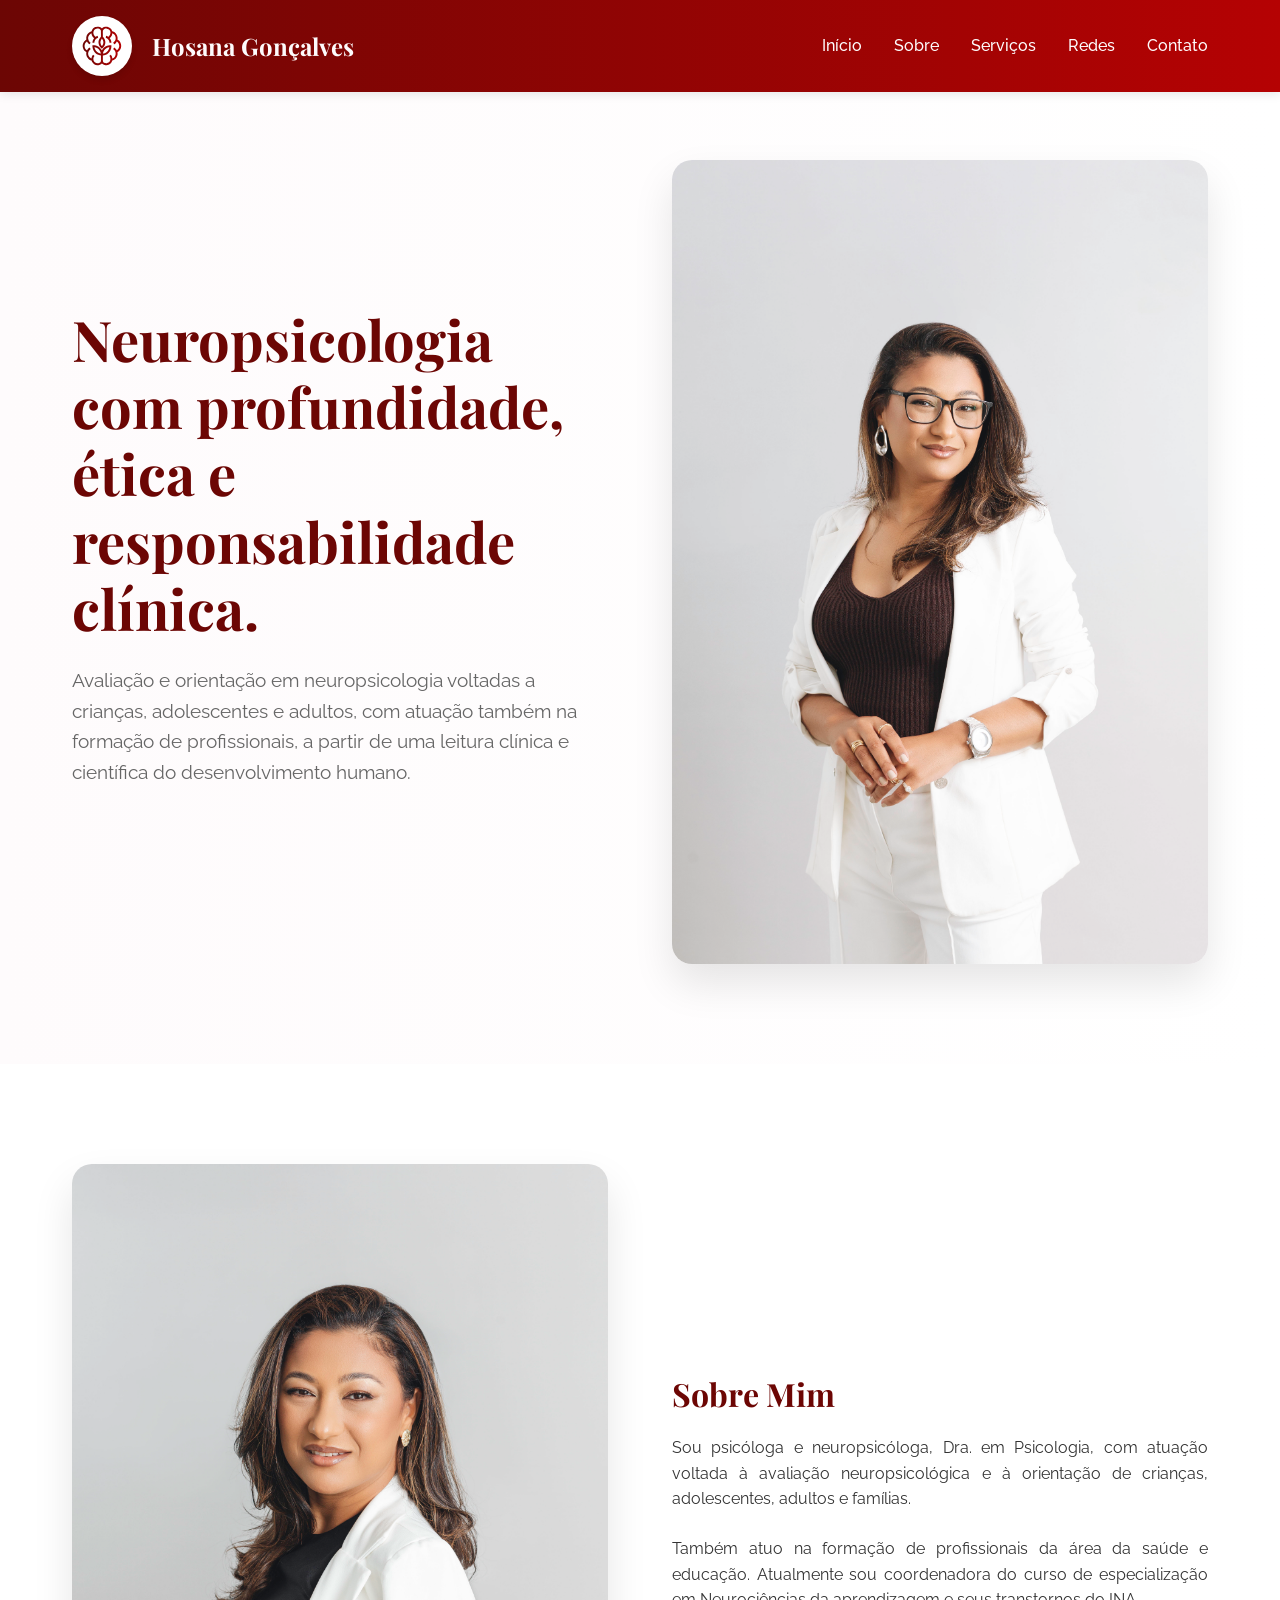
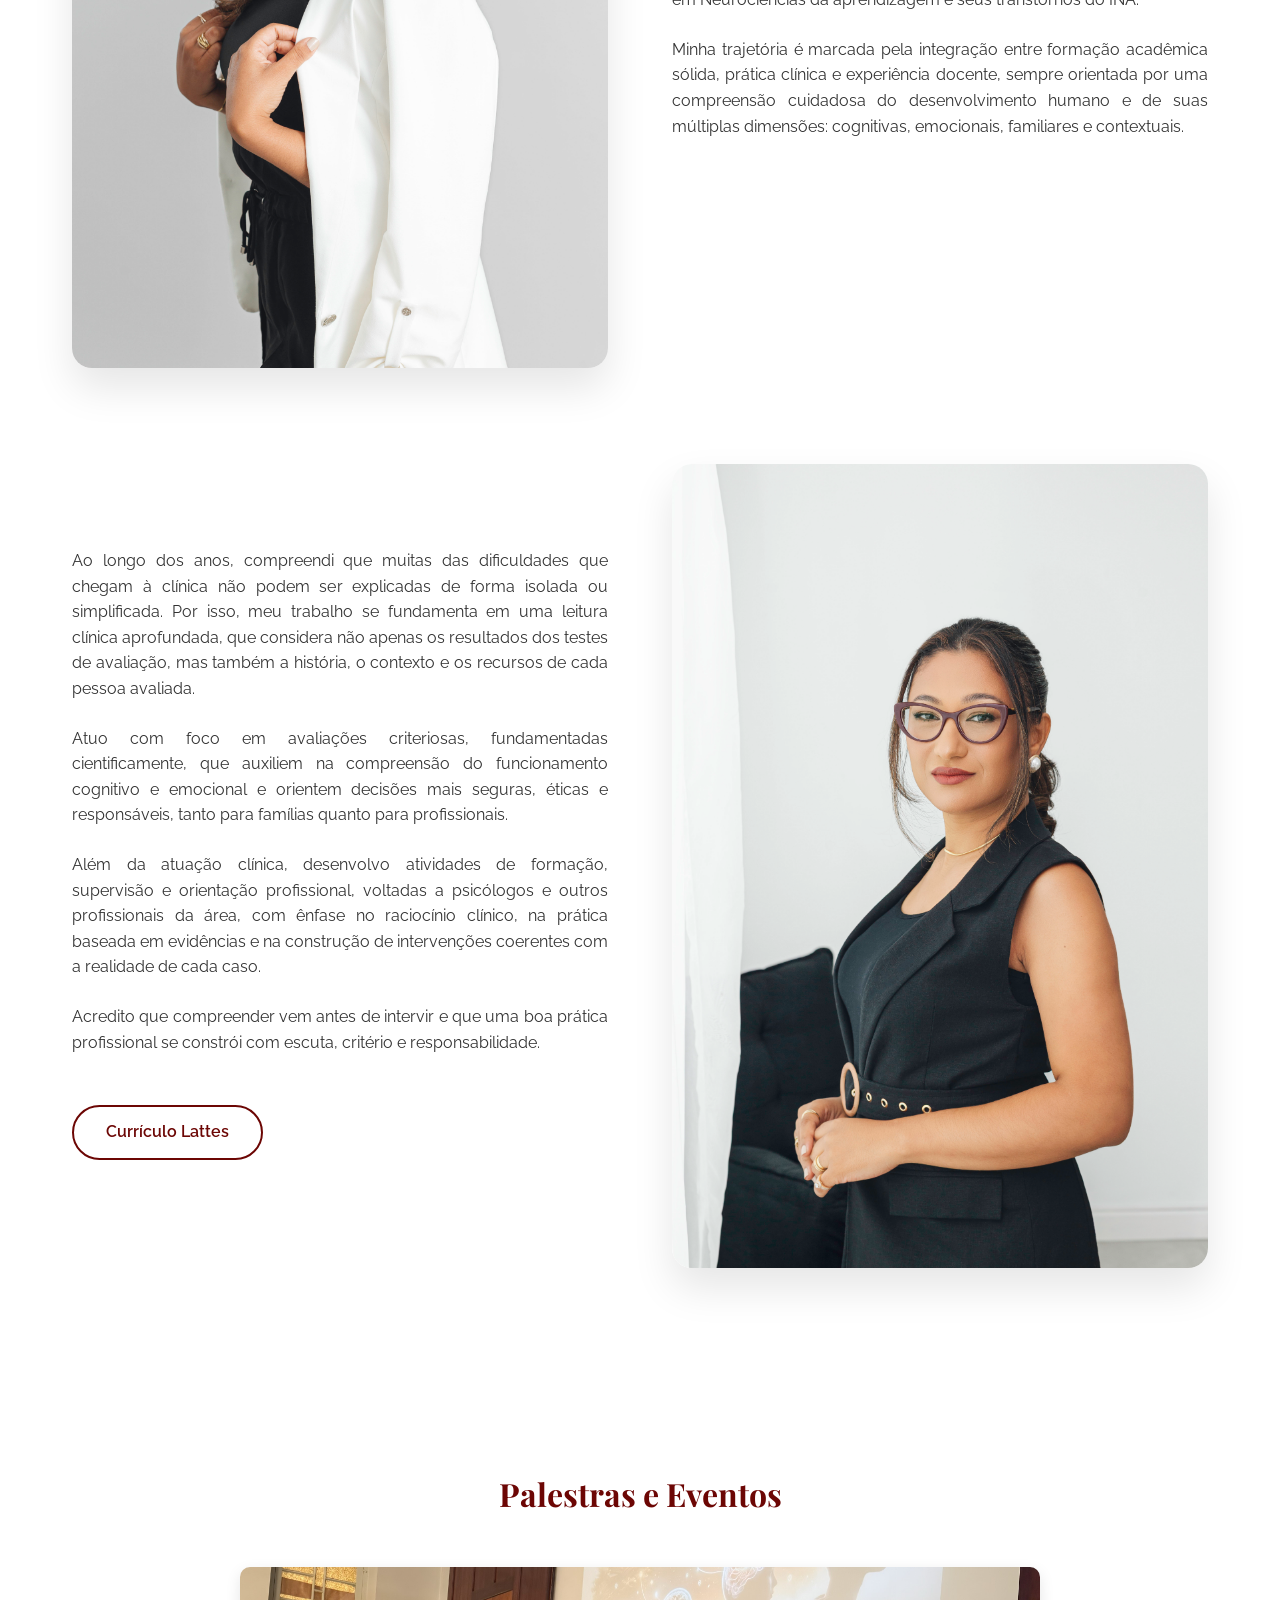
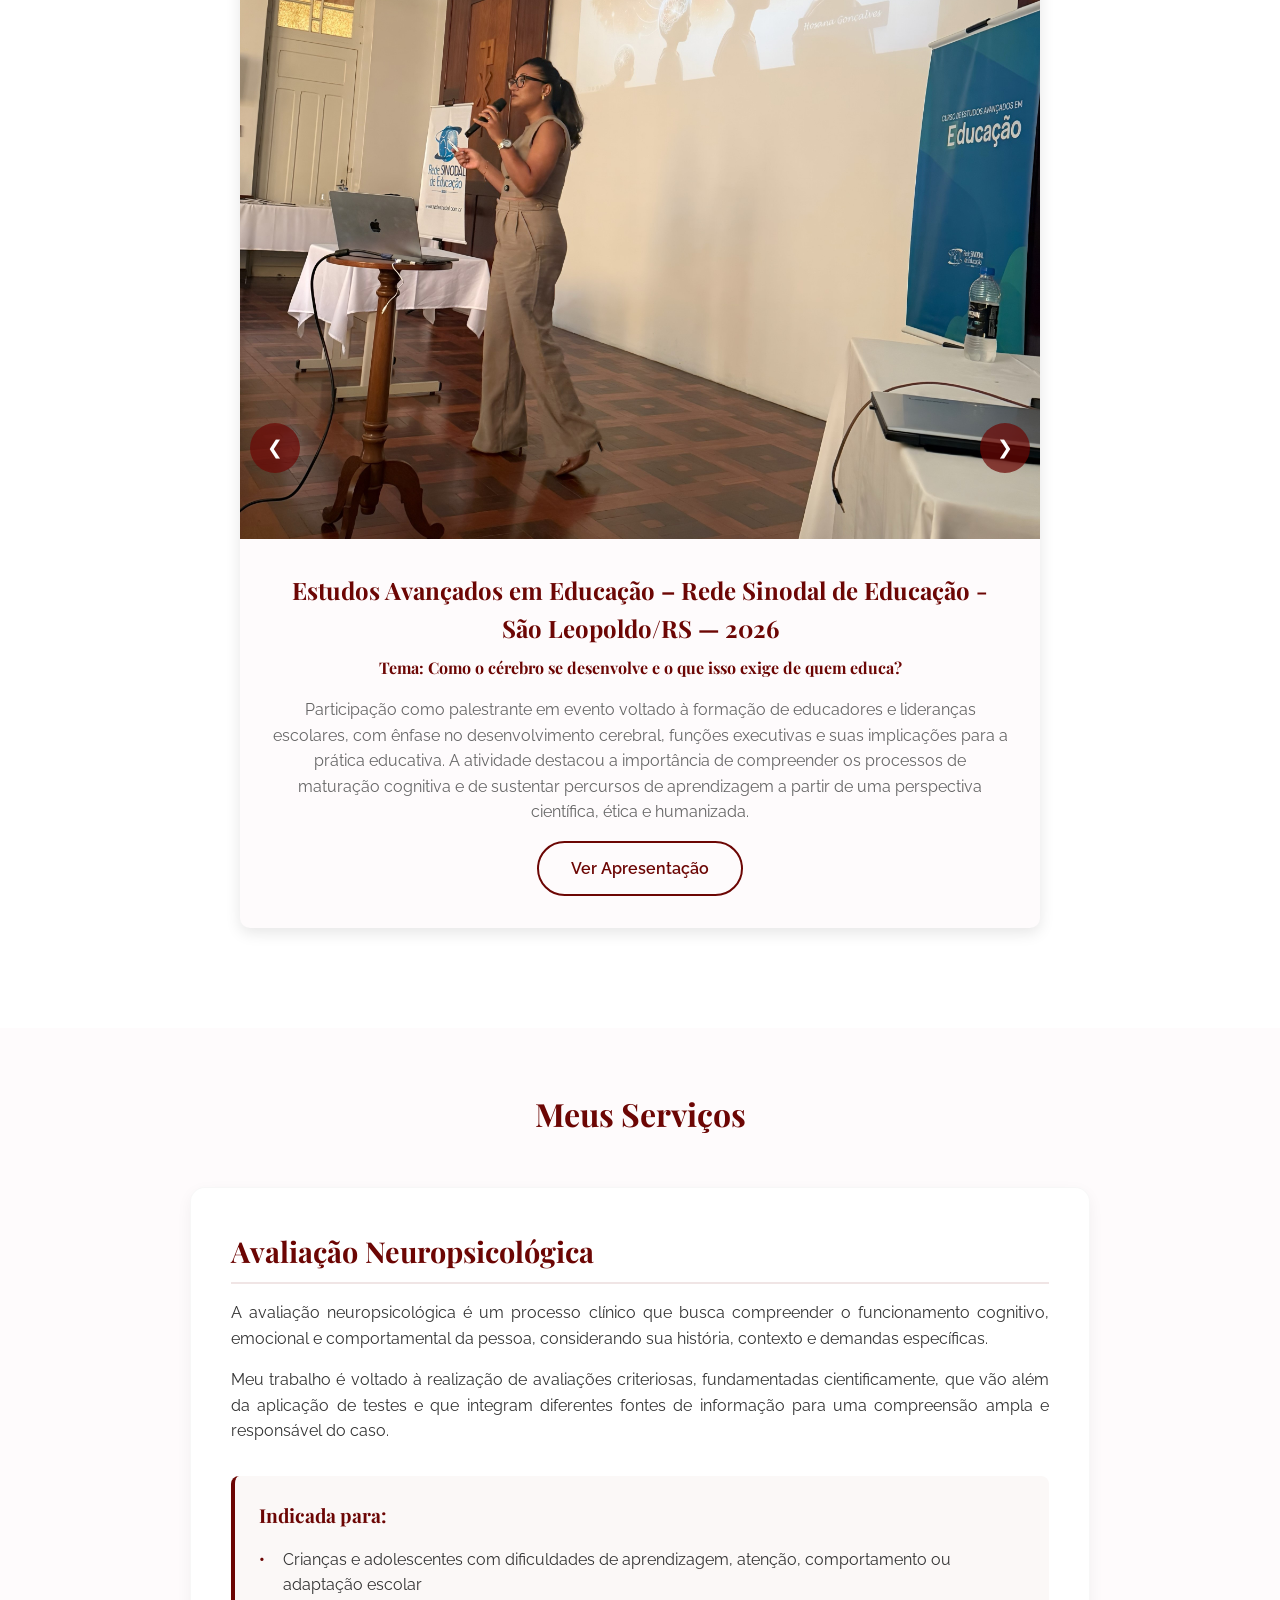
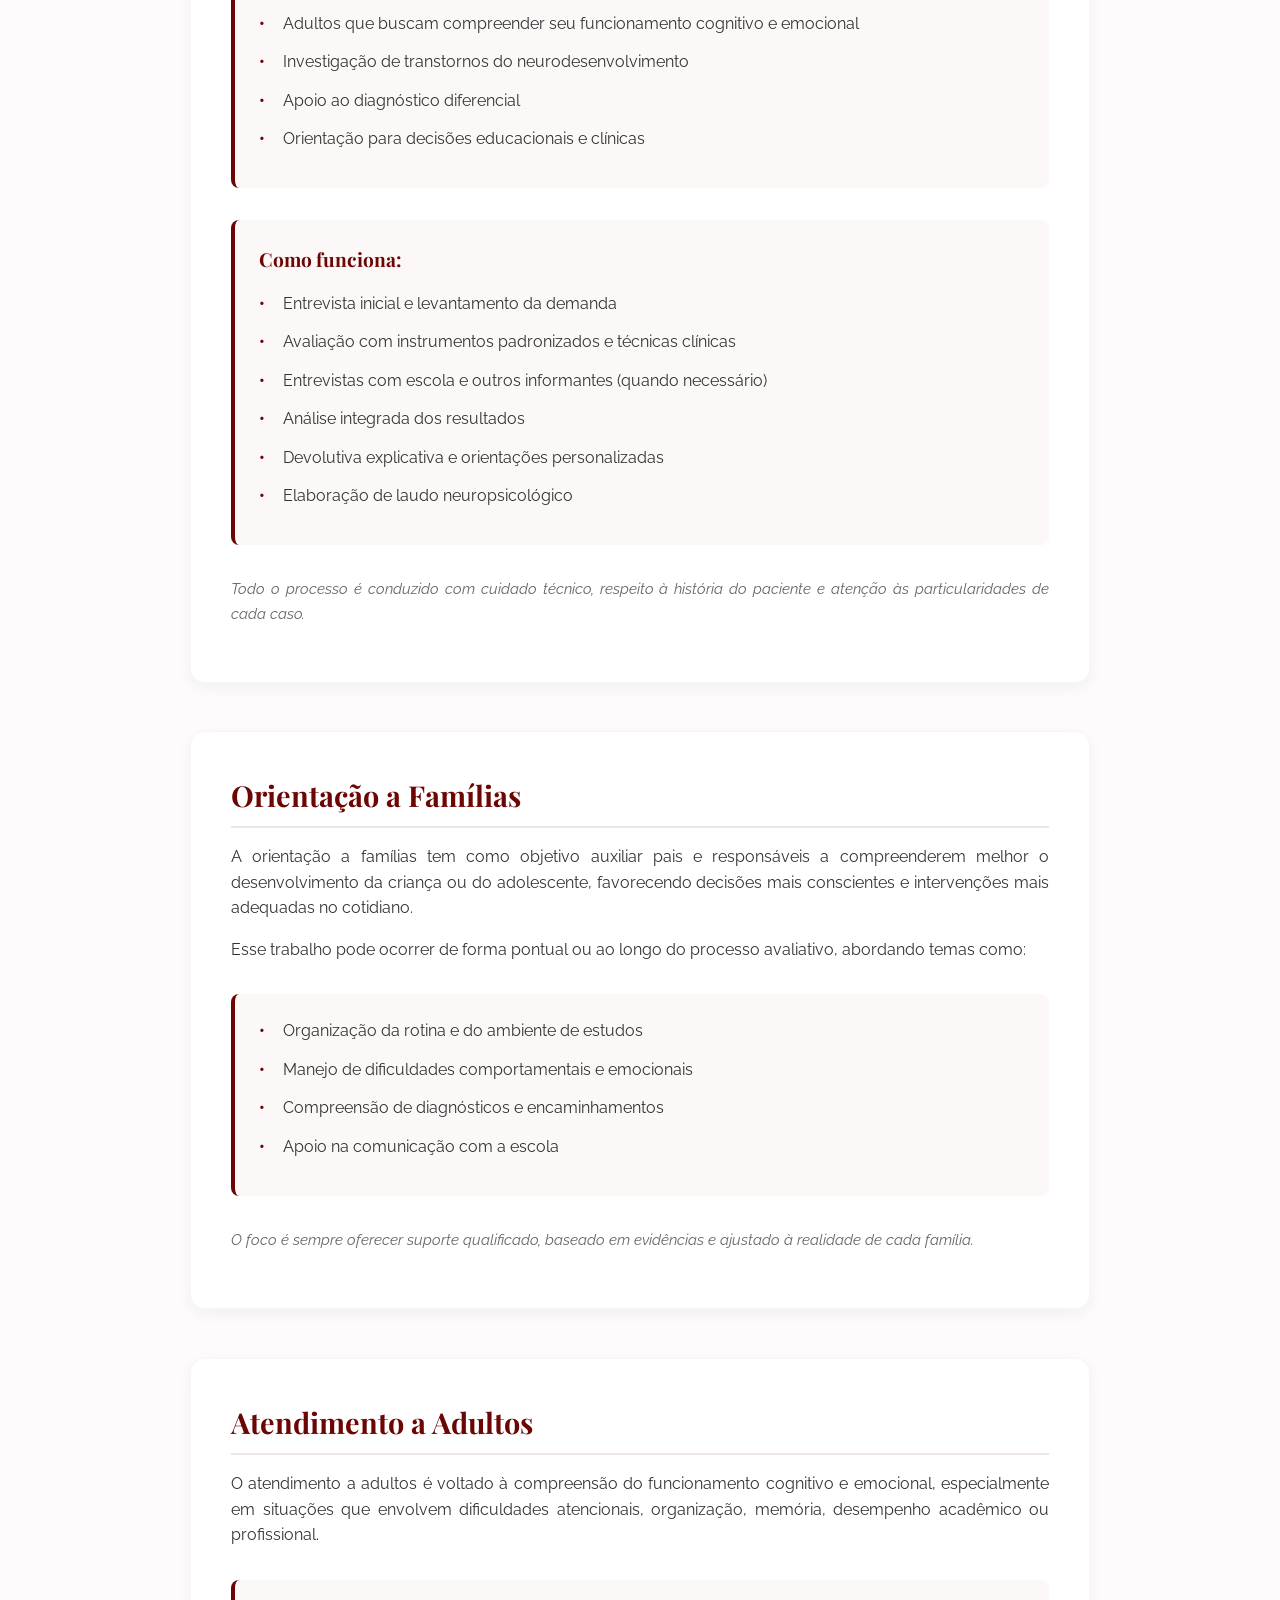
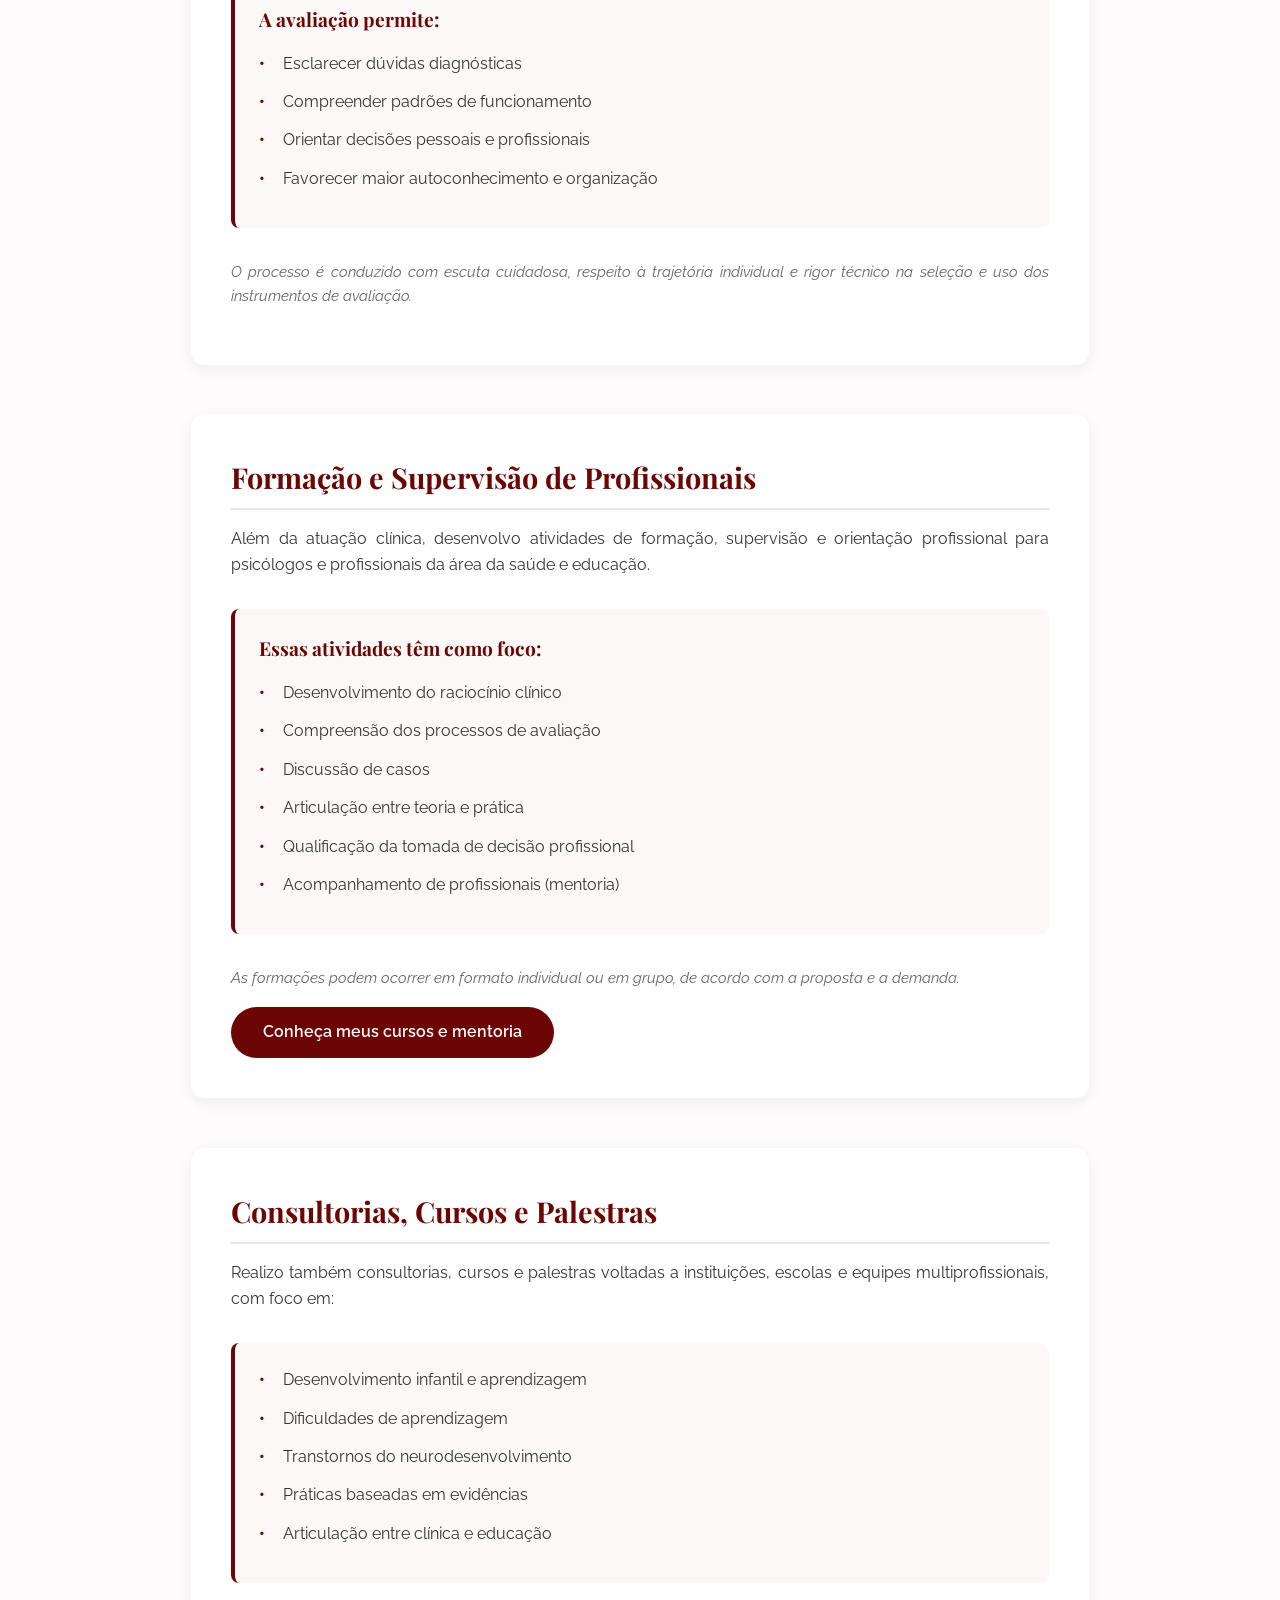
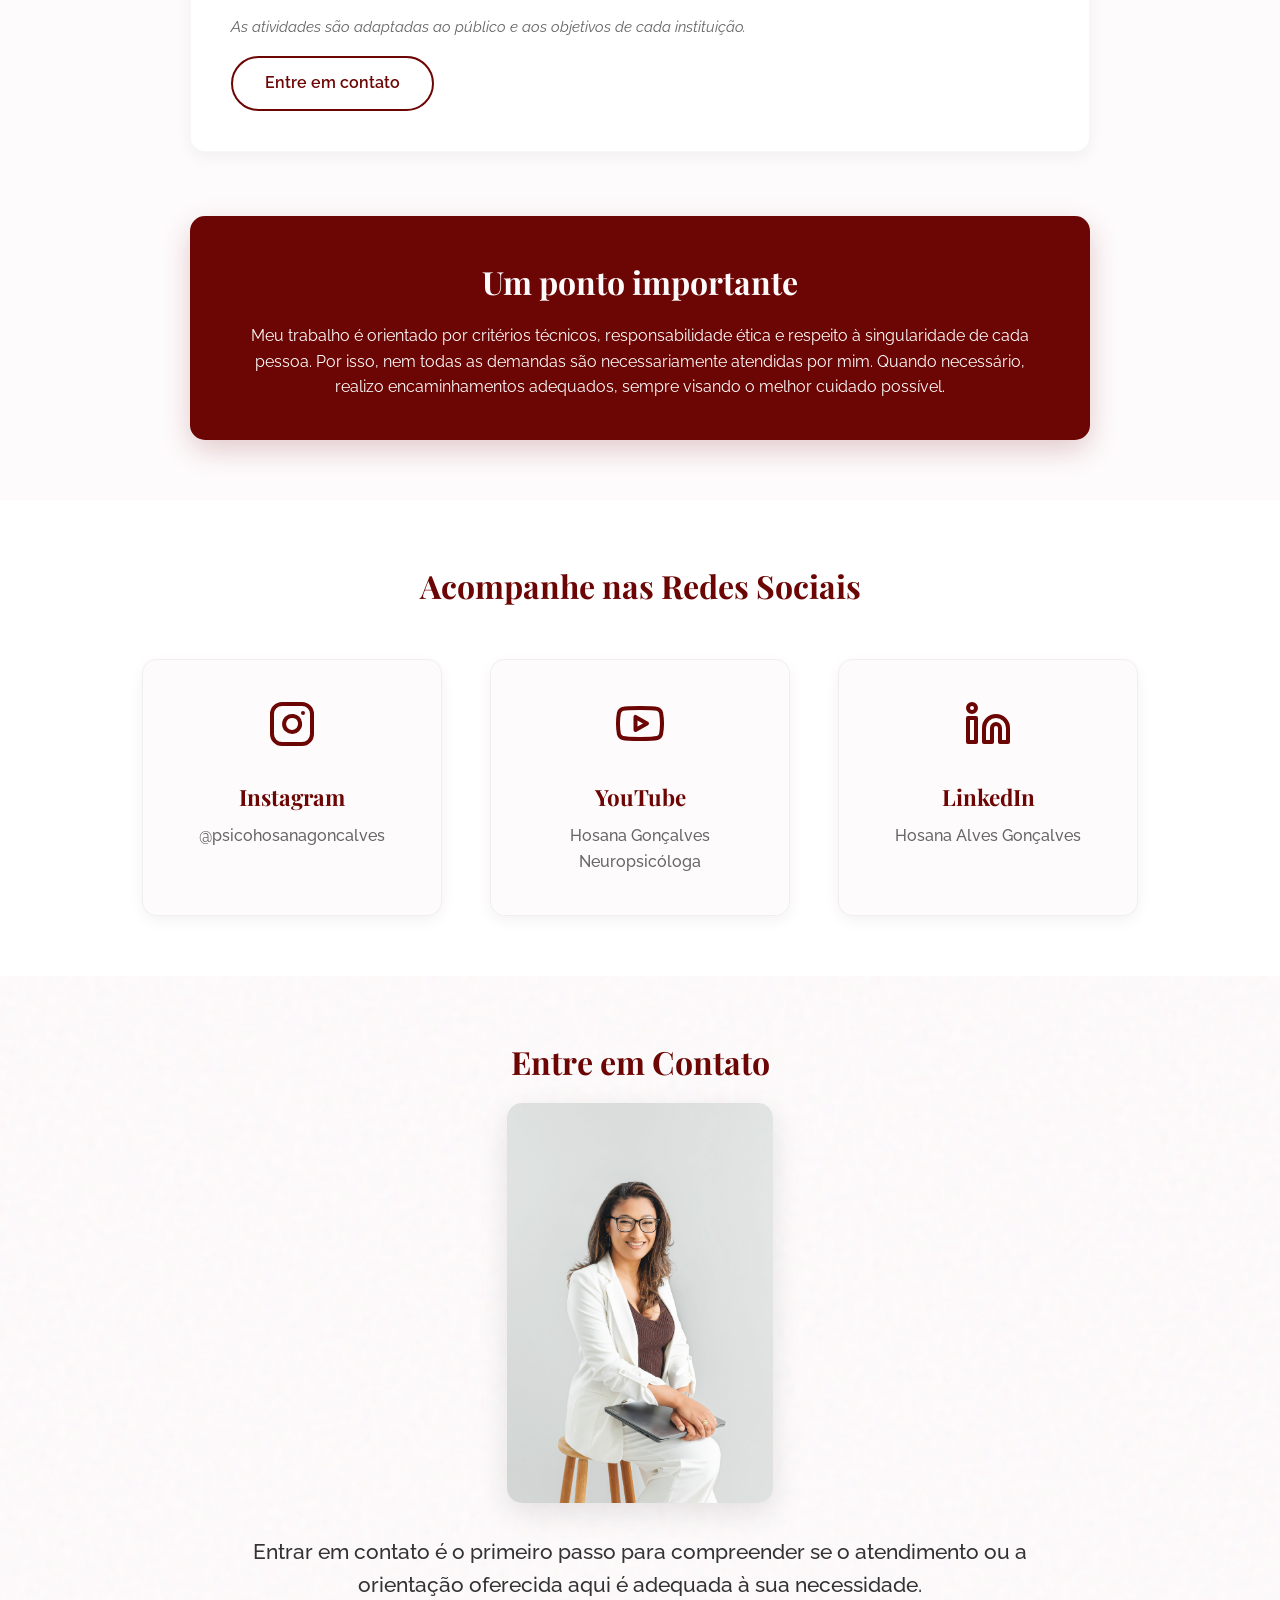
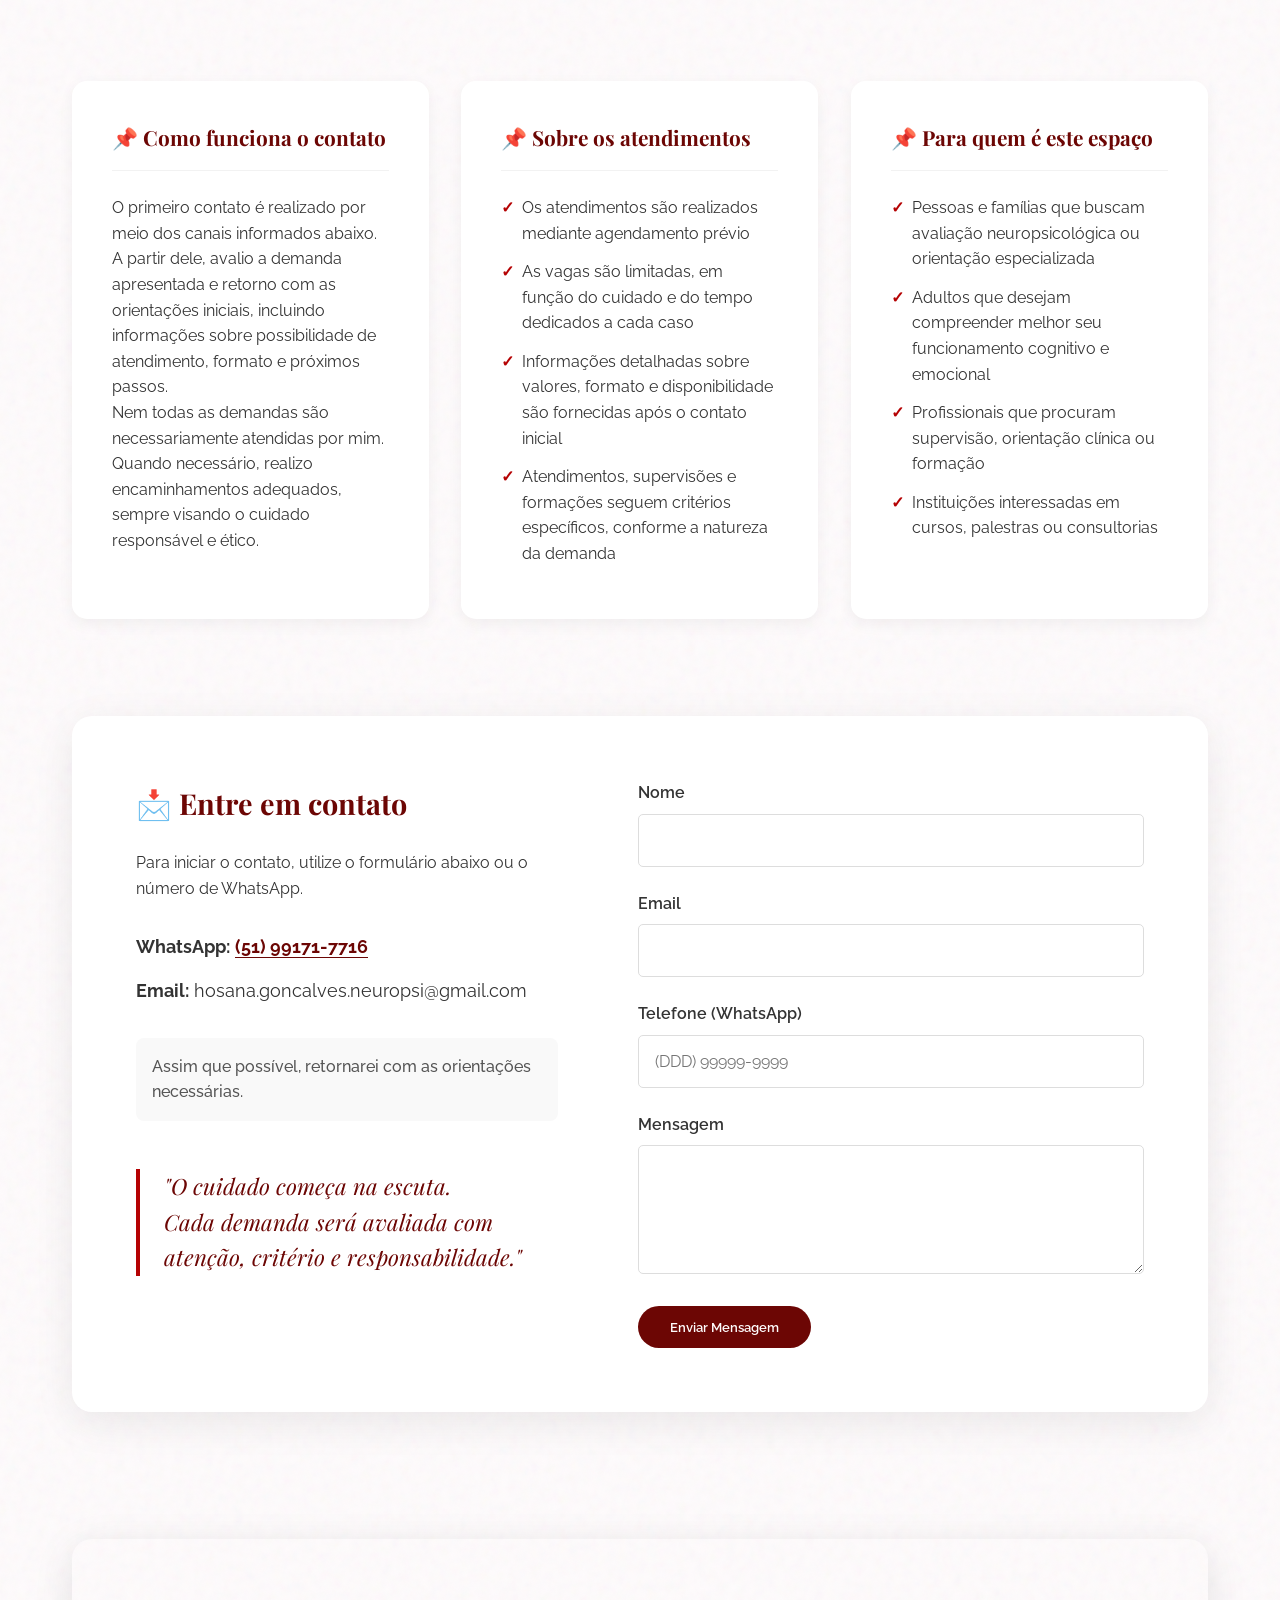
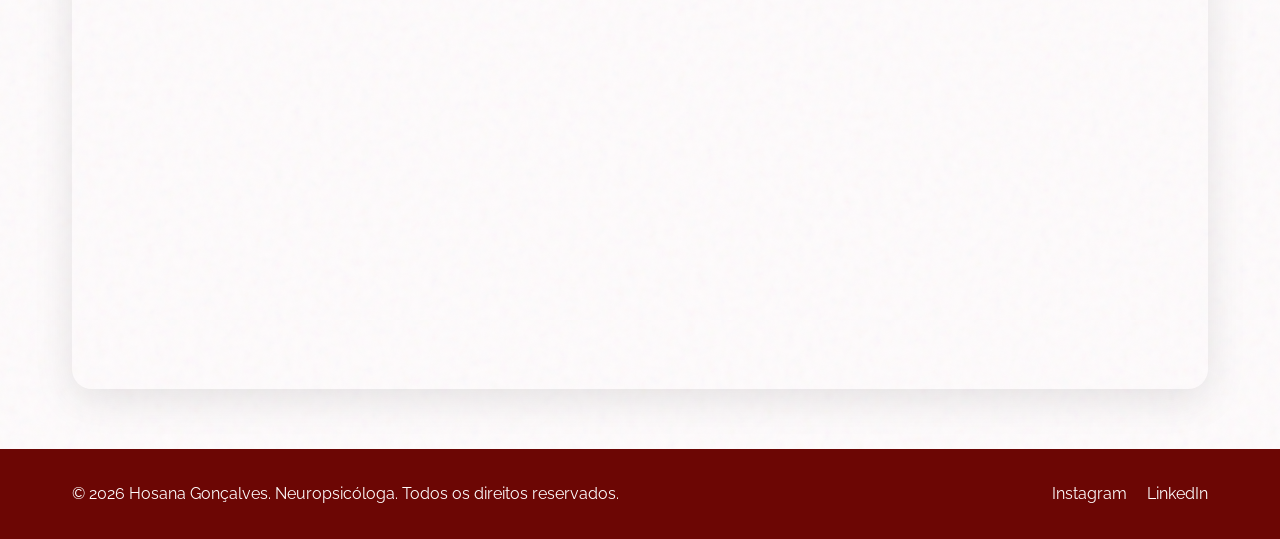
==== index.html @ b8218f37 "ajuste recaptcha" ====
<!DOCTYPE html>
<html lang="pt-BR">

<head>
    <meta charset="UTF-8">
    <meta name="viewport" content="width=device-width, initial-scale=1.0">
    <title>Hosana Gonçalves - Neuropsicóloga</title>
    <link rel="stylesheet" href="style.css">
    <link rel="icon" href="favicon.ico">
    <meta name="description"
        content="Neuropsicóloga Hosana Gonçalves. Avaliação e reabilitação neuropsicológica, orientação a pais e formação para profissionais. Atendimento em Porto Alegre e Online.">
    <meta name="keywords"
        content="neuropsicologia, avaliação neuropsicológica, reabilitação cognitiva, psicóloga, porto alegre, online, supervisão, cursos, transtornos de aprendizagem, TDAH, autismo">
    <meta name="author" content="Hosana Gonçalves">
    <link rel="canonical" href="https://hosananeuropsi.com.br/">

    <!-- Open Graph / Facebook -->
    <meta property="og:type" content="website">
    <meta property="og:url" content="https://hosananeuropsi.com.br/">
    <meta property="og:title" content="Hosana Gonçalves - Neuropsicóloga">
    <meta property="og:description"
        content="Avaliação e orientação em neuropsicologia voltadas a crianças, adolescentes e adultos. Formação de profissionais e supervisão clínica.">
    <meta property="og:image" content="https://hosananeuropsi.com.br/Imagens/Hosana%20Hero.jpg">

    <!-- Twitter -->
    <meta property="twitter:card" content="summary_large_image">
    <meta property="twitter:url" content="https://hosananeuropsi.com.br/">
    <meta property="twitter:title" content="Hosana Gonçalves - Neuropsicóloga">
    <meta property="twitter:description"
        content="Avaliação e orientação em neuropsicologia voltadas a crianças, adolescentes e adultos. Formação de profissionais e supervisão clínica.">
    <meta property="twitter:image" content="https://hosananeuropsi.com.br/Imagens/Hosana%20Hero.jpg">

    <!-- Schema.org JSON-LD -->
    <script type="application/ld+json">
    {
      "@context": "https://schema.org",
      "@type": "MedicalBusiness",
      "name": "Hosana Gonçalves - Neuropsicóloga",
      "image": "https://hosananeuropsi.com.br/Imagens/Hosana%20Hero.jpg",
      "@id": "https://hosananeuropsi.com.br",
      "url": "https://hosananeuropsi.com.br",
      "telephone": "+5551991717716",
      "address": {
        "@type": "PostalAddress",
        "streetAddress": "Porto Alegre/RS",
        "addressLocality": "Porto Alegre",
        "addressRegion": "RS",
        "postalCode": "90000-000",
        "addressCountry": "BR"
      },
      "description": "Neuropsicóloga especializada em avaliação e reabilitação neuropsicológica de crianças, adolescentes e adultos.",
      "sameAs": [
        "https://www.instagram.com/psicohosanagoncalves/",
        "https://www.linkedin.com/in/hosana-alves-goncalves-657a8920/",
        "https://www.youtube.com/@hosanagoncalvesneuropsi"
      ],
      "priceRange": "$$"
    }
    </script>
    <!-- reCAPTCHA API -->
    <script src="https://www.google.com/recaptcha/api.js" async defer></script>
</head>

<body>
    <header class="header">
        <div class="container header-container">
            <a href="#" class="logo">
                <div class="logo-icon-container">
                    <svg viewBox="0 0 529.17 529.17" xmlns="http://www.w3.org/2000/svg">
                        <defs>
                            <linearGradient id="logoGradient" x1="0%" y1="0%" x2="100%" y2="0%">
                                <stop offset="0%" style="stop-color:#6C0604;stop-opacity:1" />
                                <stop offset="100%" style="stop-color:#B50203;stop-opacity:1" />
                            </linearGradient>
                        </defs>
                        <path
                            d="m205.44 506.03c-29-2.2152-54.383-18.895-66.478-43.686-1.7806-3.6495-4.3725-10.561-4.7849-12.759-0.1331-0.70945 0.0279-0.63349-3.6239-1.7102-8.5534-2.522-16.895-6.4401-24.445-11.482-5.2652-3.5159-9.1958-6.7645-13.936-11.518-4.8088-4.8221-8.1743-8.9451-11.75-14.395-11.818-18.012-16.772-39.472-14.08-60.994 0.22976-1.8368 0.73909-5.0948 0.96351-6.1633 0.08427-0.40122-0.03228-0.49962-1.8986-1.6028-6.6254-3.9162-11.985-8.1109-17.832-13.957-5.0959-5.0945-8.0577-8.7048-11.773-14.351-12.285-18.668-17.217-40.97-13.977-63.199 2.3958-16.437 9.4141-32.016 20.354-45.182 2.1841-2.6285 8.3979-8.835 11.061-11.048 3.946-3.2792 8.0273-6.169 12.333-8.7325 1.5724-0.93618 1.8188-1.1386 1.7473-1.4351-0.04579-0.18984-0.26664-1.4721-0.4908-2.8495-2.4815-15.249-1.103-30.769 4.007-45.114 10.02-28.128 33.192-49.499 62.246-57.409 0.94598-0.25754 1.0005-0.29972 1.1047-0.85515 0.19303-1.0289 1.8586-5.9803 2.7727-8.2425 7.9334-19.634 24.144-35.293 44.534-43.02 6.203-2.3506 12.886-4.0064 19.504-4.8322 7.4514-0.92982 15.611-0.87427 22.509 0.15326 15.704 2.3392 29.27 9.4101 38.457 20.045 0.80609 0.93308 1.509 1.6965 1.562 1.6965 0.053 0 0.75606-0.76411 1.5623-1.698 8.8258-10.223 21.822-17.22 36.73-19.775 4.8814-0.8365 6.7636-0.97587 13.249-0.98106 7.1625-0.0057 11.102 0.33823 16.804 1.4672 16.055 3.1789 30.279 10.658 41.448 21.794 8.7583 8.7323 14.907 18.736 18.621 30.295 0.44255 1.3774 0.85525 2.7398 0.91711 3.0276 0.0619 0.28779 0.17252 0.56037 0.24591 0.60573 0.0734 0.04536 1.4674 0.47616 3.0978 0.95733 5.5702 1.6439 9.8603 3.3529 15.244 6.0728 9.2553 4.6758 16.741 10.151 23.995 17.55 3.2642 3.3295 5.439 5.8547 8.0283 9.3216 9.0218 12.079 14.946 26.376 17.085 41.231 1.0512 7.2988 1.1714 15.866 0.32642 23.266-0.22613 1.9806-0.96994 6.7994-1.1379 7.3717-0.057 0.1941 0.35573 0.51517 1.5836 1.232 3.6356 2.1225 8.5155 5.5491 12.001 8.4271 15.874 13.107 26.974 31.641 31.102 51.93 1.1317 5.5632 1.6015 9.9714 1.7274 16.207 0.12893 6.3892-0.24565 11.606-1.2458 17.349-4.56 26.186-20.376 49.109-43.26 62.696-1.4492 0.86046-1.9617 1.2458-1.9067 1.4336 0.16663 0.56891 0.91123 5.3967 1.1361 7.366 0.8713 7.6315 0.71971 16.319-0.41581 23.832-3.4541 22.852-15.588 43.652-33.751 57.854-9.8985 7.7405-20.328 12.973-32.674 16.395l-0.92529 0.25641-0.33646 1.161c-2.5955 8.956-6.5357 16.962-11.864 24.104-13.911 18.649-35.602 30.187-60.019 31.925-3.4319 0.24429-11.421 0.10448-14.472-0.25326-13.411-1.5726-24.902-6.1348-34.253-13.6-1.9328-1.5429-6.3047-5.8068-7.678-7.4881-0.47178-0.57762-0.90385-1.0502-0.96014-1.0502-0.0563 0-0.76346 0.76579-1.5715 1.7017-10.159 11.767-25.401 19.017-43.301 20.596-2.9432 0.25964-10.175 0.29243-13.219 0.0599zm13.168-24.452c8.1055-1.0082 14.956-3.6293 20.439-7.8198 1.3777-1.053 3.9856-3.6081 5.1352-5.0312 2.836-3.5107 4.994-7.9314 6.0945-12.484 1.1143-4.6102 1.0319-1.7118 1.0877-38.264l0.0504-33.056-2.3869-0.27743c-3.1203-0.36268-8.196-1.2296-11.435-1.9531-26.704-5.9646-50.248-20.687-67.493-42.203-14.187-17.7-23.123-39.628-25.403-62.337-0.46526-4.6329-0.57317-7.6362-0.57317-15.952v-8.3641l6.6649 2e-3c10.323 3e-3 15.752 0.31512 22.643 1.3004 20.619 2.9481 40.385 11.437 56.729 24.362 13.405 10.602 24.736 24.32 32.261 39.058 0.56242 1.1016 1.0589 2.0026 1.1034 2.0022 0.0444-3.5e-4 0.66244-1.1412 1.3734-2.5351 8.2915-16.258 21.993-31.835 37.536-42.673 16.292-11.361 35.399-18.565 54.883-20.694 5.4508-0.5955 7.2805-0.68128 16.521-0.77457l9.0884-0.0918-7.5e-4 8.3021c-4.1e-4 4.5662-0.0742 9.5018-0.16388 10.968-0.8862 14.482-4.1129 27.878-9.9438 41.282-1.167 2.6825-4.5133 9.2232-6.1171 11.956-18.932 32.263-51.913 53.964-88.679 58.35l-2.3869 0.28475 0.0504 33.049c0.0558 36.589-0.0271 33.713 1.1045 38.3 2.8909 11.719 11.361 20.126 23.917 23.739 4.6326 1.3331 8.6258 1.8445 14.44 1.8493 4.6856 4e-3 7.0794-0.20222 11.229-0.96671 15.336-2.8252 28.602-11.337 36.609-23.491 6.7587-10.258 9.4214-22.402 7.7407-35.304-1.4053-10.788-6.0317-21.69-12.748-30.038l-1.3485-1.6764 9.181-7.8534c5.0496-4.3194 9.2394-7.8491 9.3108-7.8439 0.18434 0.0135 1.5623 1.6966 3.3776 4.1256 9.0334 12.087 14.934 27.015 16.551 41.877 0.22897 2.1039-9e-3 1.9988 2.2664 0.99969 12.361-5.4269 23.048-14.792 30.045-26.33 7.9998-13.192 11.149-28.463 9.0287-43.786-2.6378-19.064-13.394-36.128-29.276-46.447l-1.4209-0.92322 0.3025-0.51025c0.71121-1.1996 12.363-19.911 12.475-20.032 0.14397-0.15665 1.6781 0.80343 4.6464 2.9078 7.316 5.1865 13.726 11.332 19.35 18.553 2.6602 3.4152 6.8096 9.8569 8.477 13.16 0.27141 0.53765 0.5358 0.97754 0.58754 0.97754 0.0517 0 1.0141-0.62796 2.1385-1.3955 14.042-9.585 23.954-25.163 27.072-42.552 0.81639-4.5521 0.96608-6.3551 0.97251-11.714 6e-3 -5.3722-0.16596-7.4771-0.97273-11.876-3.2628-17.789-13.246-33.298-27.647-42.95-0.81859-0.54866-1.5211-0.99757-1.561-0.99757-0.04 0-0.47555 0.7544-0.96793 1.6764-2.8097 5.2616-6.7558 11.01-11.05 16.096-2.0774 2.4609-7.1998 7.5805-9.7907 9.7855-3.9085 3.3263-10.952 8.3656-11.249 8.0472-0.11776-0.12661-11.767-18.828-12.476-20.029l-0.29531-0.50007 1.415-0.9361c7.6628-5.0695 13.907-11.297 18.875-18.826 10.239-15.516 13.555-34.7 9.1191-52.753-2.8108-11.44-8.6024-21.89-16.837-30.382-5.2166-5.3795-11.357-9.8824-18.048-13.234-1.8229-0.91322-4.8662-2.2443-4.9377-2.1596-0.0236 0.028-0.13219 0.88703-0.24123 1.909-1.7102 16.028-8.6605 32.388-19.082 44.917-3.7301 4.4842-7.4693 8.1764-11.902 11.752l-2.2988 1.8544 0.93991 1.1544c6.5535 8.0487 12.096 18.158 15.515 28.298 2.8933 8.5815 4.6954 18.969 4.7023 27.104l2e-3 1.8985h-24.397v-1.5026c0-3.2784-0.5866-8.4703-1.384-12.249-1.3552-6.4228-3.8276-13.087-6.9164-18.643-8.3918-15.095-21.797-26.107-38.449-31.583-0.94338-0.31025-1.0926-0.40993-1.0214-0.68237 0.0459-0.17547 1.597-5.4024 3.447-11.615 2.5186-8.4585 3.4246-11.296 3.6065-11.296 0.38813 8.7e-4 4.8768 1.5601 7.4323 2.5818 5.6587 2.2623 10.413 4.714 15.724 8.1089 1.2275 0.78465 2.2778 1.4266 2.3338 1.4266 0.23326 0 4.2902-2.8302 5.9365-4.1415 2.1989-1.7514 6.6946-6.228 8.3841-8.3486 7.1738-9.0043 11.4-18.89 13.138-30.73 0.36479-2.4854 0.412-11.256 0.0735-13.653-1.262-8.9342-4.3364-16.679-9.3483-23.55-8.325-11.412-21.201-19.153-35.92-21.593-4.0165-0.66595-5.9534-0.81457-10.5-0.80571-8.4191 0.01641-14.843 1.3746-21.156 4.4728-8.7874 4.3127-14.81 11.744-17.115 21.118-1.1425 4.6469-1.0578 1.4937-1.1113 41.382l-0.0482 35.969 1.767 1.6422c1.881 1.7481 5.2945 5.4035 7.4079 7.933 11.1 13.284 18.501 30.019 20.866 47.179 0.66636 4.8347 0.74578 6.2354 0.74205 13.087-4e-3 7.164-0.10933 8.711-0.97999 14.38-2.5753 16.768-9.8894 32.825-21.012 46.128-2.0835 2.492-6.8315 7.3748-9.405 9.6719-1.7531 1.5649-11.319 9.3136-11.497 9.3136-0.13168 0-9.4544-7.4922-10.825-8.6993-2.0826-1.8346-6.2606-5.9929-8.2417-8.2031-13.914-15.523-22.228-35.203-23.76-56.246-0.25352-3.4815-0.11251-12.718 0.2424-15.878 0.54009-4.8089 1.2159-8.7177 2.1989-12.719 4.2132-17.149 12.768-32.268 25.32-44.749l2.9541-2.9374-0.05-35.921c-0.0553-39.771 0.0242-36.789-1.1021-41.333-2.1704-8.7571-7.4378-15.685-15.349-20.187-4.5399-2.5837-10.083-4.3161-16.386-5.1214-3.1305-0.39994-10.191-0.39939-13.488 1e-3 -7.4076 0.89976-13.175 2.534-19.184 5.4357-6.1084 2.9499-10.307 5.9042-14.922 10.501-3.0077 2.9953-4.5677 4.8792-6.7072 8.0998-4.0408 6.0827-6.6779 12.993-7.8512 20.574-0.42227 2.7284-0.5842 9.4511-0.30247 12.557 1.0765 11.869 5.7244 23.326 13.325 32.847 1.7267 2.1629 6.2122 6.6361 8.4135 8.3904 1.7528 1.3969 5.7105 4.1338 5.9777 4.1338 0.0755 0 1.0154-0.57301 2.0886-1.2734 6.003-3.9175 12.603-7.1638 19.524-9.6037 2.5694-0.90576 3.9734-1.3293 4.0536-1.2228 0.0388 0.0515 6.6144 22.087 6.8476 22.948 0.0568 0.20955-0.25948 0.37359-1.5177 0.78711-17.278 5.6784-31.499 18.048-39.474 34.332-4.1278 8.4289-6.3911 17.399-6.7372 26.7l-0.10369 2.7871h-24.347l3.9e-4 -1.9793c1e-3 -7.076 1.5098-16.579 3.8745-24.409 3.3545-11.108 9.1713-22.104 16.367-30.941l0.96316-1.1828-0.38323-0.26736c-0.21077-0.14705-1.2557-0.96833-2.3221-1.8251-10.183-8.1809-18.688-19.483-24.125-32.057-3.3047-7.6433-5.5334-15.914-6.4224-23.832-0.14465-1.2885-0.29005-2.3706-0.3231-2.4047-0.22947-0.23636-7.4288 3.3492-10.169 5.0647-13.114 8.2095-22.982 20.464-27.882 34.627-1.5343 4.4344-2.5981 8.9389-3.2521 13.77-0.49069 3.6248-0.53351 12.041-0.07973 15.673 1.9436 15.553 8.2973 28.848 18.849 39.438 3.5844 3.5976 6.6993 6.1648 10.551 8.6954 1.4863 0.97659 1.5636 1.0545 1.3609 1.3734-0.11815 0.1859-2.9661 4.7732-6.3288 10.194s-6.1642 9.914-6.2256 9.9851c-0.0614 0.071-1.0859-0.51686-2.2768-1.3064-12.274-8.138-22.137-18.856-29.434-31.985-0.70383-1.2663-1.3145-2.3024-1.357-2.3024-0.16897 0-2.4941 1.5708-4.1865 2.8282-3.8368 2.8508-8.2393 7.0898-11.242 10.825-7.8131 9.7182-12.637 21.086-14.398 33.93-0.30803 2.2468-0.35441 3.3147-0.35441 8.1594 0 6.0523 0.18666 8.1663 1.1342 12.845 2.0556 10.15 6.2897 19.646 12.304 27.593 3.3612 4.4416 7.8516 8.9328 12.255 12.257 1.7015 1.2844 3.9617 2.8389 4.3375 2.9831 0.15549 0.0597 0.5611-0.52631 1.3178-1.9037 5.6013-10.197 12.91-19.109 21.642-26.392 3.3822-2.8207 10.025-7.5048 10.258-7.2339 0.0613 0.071 2.8622 4.5643 6.2244 9.9851s6.2109 10.009 6.3304 10.196c0.20566 0.3218 0.13286 0.39559-1.3549 1.3734-4.7653 3.1318-9.4372 7.1911-13.183 11.455-9.0597 10.312-14.451 22.501-16.222 36.677-0.45378 3.6314-0.41096 12.048 0.07973 15.673 1.9981 14.76 8.1723 27.608 18.261 37.998 5.267 5.4243 10.98 9.6612 17.478 12.962 2.7878 1.4161 5.4565 2.6117 5.5719 2.4963 0.0372-0.0372 0.18339-1.0829 0.32496-2.3239 1.5046-13.19 6.3105-26.257 13.792-37.499 2.283-3.4309 5.7066-7.9434 6.0455-7.9683 0.14332-0.0105 18.269 15.47 18.343 15.666 0.0269 0.0712-0.41127 0.69952-0.97377 1.3963-12.059 14.938-16.504 35.624-11.33 52.721 1.6744 5.5326 4.3458 10.766 7.9668 15.606 1.9846 2.653 6.4416 7.2263 9.0539 9.2902 9.3251 7.3674 20.827 11.674 33.365 12.494 1.9767 0.1292 8.3054-0.0542 10.26-0.29728zm31.83-121.63c0-0.11333-0.18319-1.2585-0.40709-2.5448-2.6131-15.012-8.4523-28.643-17.476-40.793-5.1759-6.9695-12.547-14.34-19.521-19.522-10.829-8.0447-23.187-13.688-36.317-16.586-1.8054-0.39838-6.8197-1.2967-7.238-1.2967-0.28525 0 1.2894 8.0866 2.2809 11.714 2.965 10.847 7.8798 21.232 14.326 30.272 5.0807 7.1248 11.403 13.803 18.202 19.227 11.751 9.3743 25.947 15.989 40.414 18.833 4.7043 0.92455 5.7358 1.0498 5.7358 0.69616zm29.204-0.19628c15.153-2.658 28.733-8.5262 41-17.717 6.8627-5.1419 13.878-12.172 19.013-19.054 8.0447-10.782 13.794-23.323 16.697-36.423 0.45185-2.0391 1.3631-7.2333 1.2848-7.3235-0.0916-0.10551-5.2358 0.82125-7.9614 1.4343-27.631 6.215-51.191 24.727-63.942 50.241-4.2124 8.429-7.1609 17.433-8.6243 26.336-0.18257 1.1108-0.36677 2.2196-0.40933 2.464-0.0983 0.56418-0.0384 0.56504 2.9434 0.042zm-14.551-96.024c9.3223-10.854 14.813-23.301 16.62-37.678 0.40212-3.1982 0.49093-11.076 0.16353-14.507-1.4342-15.027-7.1881-28.513-16.956-39.741-0.71511-0.822-1.3452-1.4946-1.4002-1.4946-0.055 0-0.82107 0.84038-1.7024 1.8675-9.2084 10.731-14.709 23.215-16.477 37.395-0.34804 2.7918-0.48901 10.772-0.24393 13.809 1.2234 15.159 6.912 28.786 16.828 40.309 0.83715 0.97285 1.5584 1.7688 1.6029 1.7688 0.0444 0 0.74886-0.77785 1.5654-1.7286z"
                            fill="url(#logoGradient)" />
                    </svg>
                </div>
                Hosana Gonçalves
            </a>
            <nav class="nav">
                <ul class="nav-list">
                    <li><a href="#home" class="nav-link">Início</a></li>
                    <li><a href="#sobre" class="nav-link">Sobre</a></li>
                    <li><a href="#servicos" class="nav-link">Serviços</a></li>
                    <li><a href="#social" class="nav-link">Redes</a></li>
                    <li><a href="#contato" class="nav-link">Contato</a></li>
                </ul>
                <button class="mobile-menu-btn" aria-label="Menu">
                    <span class="bar"></span>
                    <span class="bar"></span>
                    <span class="bar"></span>
                </button>
            </nav>
        </div>
    </header>

    <main>
        <section id="home" class="hero">
            <div class="container hero-container">
                <div class="hero-content animate-on-scroll fade-up">
                    <h1 class="hero-title">Neuropsicologia com profundidade, ética e responsabilidade clínica.</h1>
                    <p class="hero-subtitle">Avaliação e orientação em neuropsicologia voltadas a crianças, adolescentes
                        e adultos, com atuação também na formação de profissionais, a partir de uma leitura clínica e
                        científica do desenvolvimento humano.</p>
                </div>
                <div class="hero-image animate-on-scroll scale-in">
                    <img src="Imagens/Hosana Hero.jpg" alt="Hosana Gonçalves">
                </div>
            </div>
        </section>

        <section id="sobre" class="about">
            <div class="container about-container">
                <!-- Row 1 -->
                <div class="about-row">
                    <div class="about-image animate-on-scroll scale-in">
                        <img src="Imagens/Hosana About.jpg" alt="Hosana Gonçalves - Sobre Mim" loading="lazy">
                    </div>
                    <div class="about-content animate-on-scroll fade-up">
                        <h2 class="section-title">Sobre Mim</h2>
                        <p>Sou psicóloga e neuropsicóloga, Dra. em Psicologia, com atuação voltada à avaliação
                            neuropsicológica e à orientação de crianças, adolescentes, adultos e famílias.</p>
                        <p> Também atuo na formação de profissionais da área da saúde e educação. Atualmente sou
                            coordenadora do curso de especialização em Neurociências da aprendizagem e seus transtornos
                            do INA.</p>
                        <p>Minha trajetória é marcada pela integração entre formação acadêmica sólida, prática clínica e
                            experiência docente, sempre orientada por uma compreensão cuidadosa do desenvolvimento
                            humano e de suas múltiplas dimensões: cognitivas, emocionais, familiares e contextuais.</p>
                    </div>
                </div>

                <!-- Row 2 -->
                <div class="about-row reverse">
                    <div class="about-image animate-on-scroll scale-in">
                        <img src="Imagens/Hosana - Perfil.jpg" alt="Atuação em Neuropsicologia" loading="lazy">
                    </div>
                    <div class="about-content animate-on-scroll fade-up">
                        <p>Ao longo dos anos, compreendi que muitas das dificuldades que chegam à clínica não podem ser
                            explicadas de forma isolada ou simplificada. Por isso, meu trabalho se fundamenta em uma
                            leitura clínica aprofundada, que considera não apenas os resultados dos testes de avaliação,
                            mas também a história, o contexto e os recursos de cada pessoa avaliada.</p>
                        <p>Atuo com foco em avaliações criteriosas, fundamentadas cientificamente, que auxiliem na
                            compreensão do funcionamento cognitivo e emocional e orientem decisões mais seguras, éticas
                            e responsáveis, tanto para famílias quanto para profissionais.</p>
                        <p>Além da atuação clínica, desenvolvo atividades de formação, supervisão e orientação
                            profissional, voltadas a psicólogos e outros profissionais da área, com ênfase no raciocínio
                            clínico, na prática baseada em evidências e na construção de intervenções coerentes com a
                            realidade de cada caso.</p>
                        <p>Acredito que compreender vem antes de intervir e que uma boa prática profissional se constrói
                            com escuta, critério e responsabilidade.</p>
                        <p>
                            <br><a href="http://lattes.cnpq.br/9675205782074787" class="btn btn-secondary"
                                target="_blank">Currículo Lattes</a>
                        </p>
                    </div>
                </div>
            </div>
        </section>

        <section id="galeria" class="gallery">
            <!-- Sempre utilizar imagem em 7:5 -->
            <div class="container">
                <h2 class="section-title text-center">Palestras e Eventos</h2>
                <div class="carousel-container">
                    <div class="carousel-track">
                        <div class="carousel-item active">
                            <div class="gallery-image-wrapper">
                                <img src="Imagens/Carrossel/Carrossel1/ImgC1.jpeg" alt="Estudos Avançados em Educação"
                                    loading="lazy">
                            </div>
                            <div class="gallery-content">
                                <h3>Estudos Avançados em Educação – Rede Sinodal de Educação - São Leopoldo/RS — 2026
                                </h3>
                                <h4>Tema: Como o cérebro se desenvolve e o que isso exige de quem educa?</h4>
                                <p>Participação como palestrante em evento voltado à formação de educadores e lideranças
                                    escolares, com ênfase no desenvolvimento cerebral, funções executivas e suas
                                    implicações para a prática educativa. A atividade destacou a importância de
                                    compreender os processos de maturação cognitiva e de sustentar percursos de
                                    aprendizagem a partir de uma perspectiva científica, ética e humanizada.</p>
                                <a href="https://docs.google.com/presentation/d/11ybUXTXhsW4xLMGctEuOqC8jGbZ5GZqK/edit?usp=sharing&ouid=116109535541335813148&rtpof=true&sd=true"
                                    target="_blank" class="btn btn-secondary" style="margin-top: 1rem;">Ver
                                    Apresentação</a>
                            </div>
                        </div>
                        <!-- <div class="carousel-item">
                            <div class="gallery-image-placeholder">Foto Evento 2</div>
                            <div class="gallery-content">
                                <h3>Workshop de Memória</h3>
                                <p>Oficina prática com idosos para estimulação cognitiva e prevenção de declínio mental.
                                </p>
                            </div>
                        </div> -->
                    </div>
                    <button class="carousel-btn prev" aria-label="Anterior">&#10094;</button>
                    <button class="carousel-btn next" aria-label="Próximo">&#10095;</button>
                </div>
            </div>
        </section>

        <section id="servicos" class="services">
            <div class="container">
                <h2 class="section-title text-center">Meus Serviços</h2>
                <div class="services-list">
                    <!-- Service 1 -->
                    <div class="service-detailed-item animate-on-scroll fade-up">
                        <h3>Avaliação Neuropsicológica</h3>
                        <p>A avaliação neuropsicológica é um processo clínico que busca compreender o funcionamento
                            cognitivo, emocional e comportamental da pessoa, considerando sua história, contexto e
                            demandas específicas.</p>
                        <p>Meu trabalho é voltado à realização de avaliações criteriosas, fundamentadas cientificamente,
                            que vão além da aplicação de testes e que integram diferentes fontes de informação para uma
                            compreensão ampla e responsável do caso.</p>

                        <div class="service-sub-block">
                            <h4>Indicada para:</h4>
                            <ul>
                                <li>Crianças e adolescentes com dificuldades de aprendizagem, atenção, comportamento ou
                                    adaptação escolar</li>
                                <li>Adultos que buscam compreender seu funcionamento cognitivo e emocional</li>
                                <li>Investigação de transtornos do neurodesenvolvimento</li>
                                <li>Apoio ao diagnóstico diferencial</li>
                                <li>Orientação para decisões educacionais e clínicas</li>
                            </ul>
                        </div>

                        <div class="service-sub-block">
                            <h4>Como funciona:</h4>
                            <ul>
                                <li>Entrevista inicial e levantamento da demanda</li>
                                <li>Avaliação com instrumentos padronizados e técnicas clínicas</li>
                                <li>Entrevistas com escola e outros informantes (quando necessário)</li>
                                <li>Análise integrada dos resultados</li>
                                <li>Devolutiva explicativa e orientações personalizadas</li>
                                <li>Elaboração de laudo neuropsicológico</li>
                            </ul>
                        </div>
                        <p class="service-note">Todo o processo é conduzido com cuidado técnico, respeito à história do
                            paciente e atenção às particularidades de cada caso.</p>
                    </div>

                    <!-- Service 2 -->
                    <div class="service-detailed-item animate-on-scroll fade-up">
                        <h3>Orientação a Famílias</h3>
                        <p>A orientação a famílias tem como objetivo auxiliar pais e responsáveis a compreenderem melhor
                            o desenvolvimento da criança ou do adolescente, favorecendo decisões mais conscientes e
                            intervenções mais adequadas no cotidiano.</p>
                        <p>Esse trabalho pode ocorrer de forma pontual ou ao longo do processo avaliativo, abordando
                            temas como:</p>
                        <div class="service-sub-block">
                            <ul>
                                <li>Organização da rotina e do ambiente de estudos</li>
                                <li>Manejo de dificuldades comportamentais e emocionais</li>
                                <li>Compreensão de diagnósticos e encaminhamentos</li>
                                <li>Apoio na comunicação com a escola</li>
                            </ul>
                        </div>
                        <p class="service-note">O foco é sempre oferecer suporte qualificado, baseado em evidências e
                            ajustado à realidade de
                            cada família.</p>
                    </div>

                    <!-- Service 3 -->
                    <div class="service-detailed-item animate-on-scroll fade-up">
                        <h3>Atendimento a Adultos</h3>
                        <p>O atendimento a adultos é voltado à compreensão do funcionamento cognitivo e emocional,
                            especialmente em situações que envolvem dificuldades atencionais, organização, memória,
                            desempenho acadêmico ou profissional.</p>

                        <div class="service-sub-block">
                            <h4>A avaliação permite:</h4>
                            <ul>
                                <li>Esclarecer dúvidas diagnósticas</li>
                                <li>Compreender padrões de funcionamento</li>
                                <li>Orientar decisões pessoais e profissionais</li>
                                <li>Favorecer maior autoconhecimento e organização</li>
                            </ul>
                        </div>
                        <p class="service-note">O processo é conduzido com escuta cuidadosa, respeito à trajetória
                            individual e rigor técnico
                            na seleção e uso dos instrumentos de avaliação.</p>
                    </div>

                    <!-- Service 4 -->
                    <div class="service-detailed-item animate-on-scroll fade-up">
                        <h3>Formação e Supervisão de Profissionais</h3>
                        <p>Além da atuação clínica, desenvolvo atividades de formação, supervisão e orientação
                            profissional para psicólogos e profissionais da área da saúde e educação.</p>

                        <div class="service-sub-block">
                            <h4>Essas atividades têm como foco:</h4>
                            <ul>
                                <li>Desenvolvimento do raciocínio clínico</li>
                                <li>Compreensão dos processos de avaliação</li>
                                <li>Discussão de casos</li>
                                <li>Articulação entre teoria e prática</li>
                                <li>Qualificação da tomada de decisão profissional</li>
                                <li>Acompanhamento de profissionais (mentoria)</li>
                            </ul>
                        </div>
                        <p class="service-note">As formações podem ocorrer em formato individual ou em grupo, de acordo
                            com a proposta e a
                            demanda.</p>
                        <a href="cursos.html" class="btn btn-primary">Conheça meus cursos e mentoria</a>
                    </div>

                    <!-- Service 5 -->
                    <div class="service-detailed-item animate-on-scroll fade-up">
                        <h3>Consultorias, Cursos e Palestras</h3>
                        <p>Realizo também consultorias, cursos e palestras voltadas a instituições, escolas e equipes
                            multiprofissionais, com foco em:</p>
                        <div class="service-sub-block">
                            <ul>
                                <li>Desenvolvimento infantil e aprendizagem</li>
                                <li>Dificuldades de aprendizagem</li>
                                <li>Transtornos do neurodesenvolvimento</li>
                                <li>Práticas baseadas em evidências</li>
                                <li>Articulação entre clínica e educação</li>
                            </ul>
                        </div>
                        <p class="service-note">As atividades são adaptadas ao público e aos objetivos de cada
                            instituição.</p>
                        <a href="#contato" class="btn btn-secondary">Entre em contato</a>
                    </div>
                </div>

                <div class="important-note">
                    <h2>Um ponto importante</h2>
                    <p>Meu trabalho é orientado por critérios técnicos, responsabilidade ética e respeito à
                        singularidade
                        de cada pessoa. Por isso, nem todas as demandas são necessariamente atendidas por mim. Quando
                        necessário, realizo encaminhamentos adequados, sempre visando o melhor cuidado possível.</p>
                </div>
            </div>
        </section>

        <section id="social" class="social">
            <div class="container">
                <h2 class="section-title text-center">Acompanhe nas Redes Sociais</h2>
                <div class="social-grid">
                    <a href="https://www.instagram.com/psicohosanagoncalves/?theme=dark" target="_blank"
                        class="social-card instagram animate-on-scroll fade-up">
                        <div class="social-icon">
                            <svg xmlns="http://www.w3.org/2000/svg" width="48" height="48" viewBox="0 0 24 24"
                                fill="none" stroke="currentColor" stroke-width="2" stroke-linecap="round"
                                stroke-linejoin="round">
                                <rect x="2" y="2" width="20" height="20" rx="5" ry="5"></rect>
                                <path d="M16 11.37A4 4 0 1 1 12.63 8 4 4 0 0 1 16 11.37z"></path>
                                <line x1="17.5" y1="6.5" x2="17.51" y2="6.5"></line>
                            </svg>
                        </div>
                        <h3>Instagram</h3>
                        <p>@psicohosanagoncalves</p>
                    </a>
                    <a href="https://www.youtube.com/@hosanagoncalvesneuropsi" target="_blank"
                        class="social-card youtube animate-on-scroll fade-up">
                        <div class="social-icon">
                            <svg xmlns="http://www.w3.org/2000/svg" width="48" height="48" viewBox="0 0 24 24"
                                fill="none" stroke="currentColor" stroke-width="2" stroke-linecap="round"
                                stroke-linejoin="round">
                                <path
                                    d="M22.54 6.42a2.78 2.78 0 0 0-1.94-2C18.88 4 12 4 12 4s-6.88 0-8.6.46a2.78 2.78 0 0 0-1.94 2A29 29 0 0 0 1 11.75a29 29 0 0 0 .46 5.33A2.78 2.78 0 0 0 3.4 19c1.72.46 8.6.46 8.6.46s6.88 0 8.6-.46a2.78 2.78 0 0 0 1.94-2 29 29 0 0 0 .46-5.25 29 29 0 0 0-.46-5.33z">
                                </path>
                                <polygon points="9.75 15.02 15.5 11.75 9.75 8.48 9.75 15.02"></polygon>
                            </svg>
                        </div>
                        <h3>YouTube</h3>
                        <p>Hosana Gonçalves Neuropsicóloga</p>
                    </a>
                    <a href="https://www.linkedin.com/in/hosana-alves-goncalves-657a8920/" target="_blank"
                        class="social-card linkedin animate-on-scroll fade-up">
                        <div class="social-icon">
                            <svg xmlns="http://www.w3.org/2000/svg" width="48" height="48" viewBox="0 0 24 24"
                                fill="none" stroke="currentColor" stroke-width="2" stroke-linecap="round"
                                stroke-linejoin="round">
                                <path
                                    d="M16 8a6 6 0 0 1 6 6v7h-4v-7a2 2 0 0 0-2-2 2 2 0 0 0-2 2v7h-4v-7a6 6 0 0 1 6-6z">
                                </path>
                                <rect x="2" y="9" width="4" height="12"></rect>
                                <circle cx="4" cy="4" r="2"></circle>
                            </svg>
                        </div>
                        <h3>LinkedIn</h3>
                        <p>Hosana Alves Gonçalves</p>
                    </a>
                </div>
            </div>
        </section>

        <section id="contato" class="contact">
            <div class="container contact-container">
                <div class="contact-header">
                    <h2 class="section-title">Entre em Contato</h2>
                    <div class="contact-hero animate-on-scroll fade-up">
                        <div class="contact-image-wrapper">
                            <img src="Imagens/Hosana Contact.jpg" alt="Entre em Contato" loading="lazy">
                        </div>
                        <div class="contact-intro-text">
                            <p class="lead">Entrar em contato é o primeiro passo para compreender se o atendimento ou a
                                orientação oferecida aqui é adequada à sua necessidade.</p>
                        </div>
                    </div>
                </div>

                <div class="contact-info-blocks">
                    <div class="info-block animate-on-scroll fade-up">
                        <h3>📌 Como funciona o contato</h3>
                        <p>O primeiro contato é realizado por meio dos canais informados abaixo.</p>
                        <p>A partir dele, avalio a demanda apresentada e retorno com as orientações iniciais, incluindo
                            informações sobre possibilidade de atendimento, formato e próximos passos.</p>
                        <p>Nem todas as demandas são necessariamente atendidas por mim. Quando necessário, realizo
                            encaminhamentos adequados, sempre visando o cuidado responsável e ético.</p>
                    </div>

                    <div class="info-block animate-on-scroll fade-up">
                        <h3>📌 Sobre os atendimentos</h3>
                        <ul>
                            <li>Os atendimentos são realizados mediante agendamento prévio</li>
                            <li>As vagas são limitadas, em função do cuidado e do tempo dedicados a cada caso</li>
                            <li>Informações detalhadas sobre valores, formato e disponibilidade são fornecidas após o
                                contato inicial</li>
                            <li>Atendimentos, supervisões e formações seguem critérios específicos, conforme a natureza
                                da
                                demanda</li>
                        </ul>
                    </div>

                    <div class="info-block animate-on-scroll fade-up">
                        <h3>📌 Para quem é este espaço</h3>
                        <ul>
                            <li>Pessoas e famílias que buscam avaliação neuropsicológica ou orientação especializada
                            </li>
                            <li>Adultos que desejam compreender melhor seu funcionamento cognitivo e emocional</li>
                            <li>Profissionais que procuram supervisão, orientação clínica ou formação</li>
                            <li>Instituições interessadas em cursos, palestras ou consultorias</li>
                        </ul>
                    </div>
                </div>

                <div class="contact-action-area animate-on-scroll fade-up">
                    <div class="contact-channels">
                        <h3>📩 Entre em contato</h3>
                        <p>Para iniciar o contato, utilize o formulário abaixo ou o número de WhatsApp.</p>
                        <ul class="contact-list">
                            <li><strong>WhatsApp:</strong> <a href="https://wa.me/5551991717716" target="_blank">(51)
                                    99171-7716</a></li>
                            <li><strong>Email:</strong> hosana.goncalves.neuropsi@gmail.com</li>
                        </ul>
                        <p class="notes">Assim que possível, retornarei com as orientações necessárias.</p>
                        <div class="contact-quote">
                            <p>"O cuidado começa na escuta.<br>Cada demanda será avaliada com atenção, critério e
                                responsabilidade."</p>
                        </div>
                    </div>

                    <form class="contact-form">
                        <div class="form-group">
                            <label for="name">Nome</label>
                            <input type="text" id="name" name="name" required>
                        </div>
                        <div class="form-group">
                            <label for="email">Email</label>
                            <input type="email" id="email" name="email" required>
                        </div>
                        <div class="form-group">
                            <label for="phone">Telefone (WhatsApp)</label>
                            <input type="tel" id="phone" name="phone" placeholder="(DDD) 99999-9999" required>
                        </div>
                        <div class="form-group">
                            <label for="message">Mensagem</label>
                            <textarea id="message" name="message" rows="5" required></textarea>
                        </div>

                        <!-- HONEYPOT FIELD -->
                        <div class="form-group" style="display: none;">
                            <label for="website_url">Não preencha este campo se for humano</label>
                            <input type="text" id="website_url" name="website_url" tabindex="-1" autocomplete="off">
                        </div>

                        <!-- WIDGET RECAPTCHA -->
                        <div class="g-recaptcha" data-sitekey="6Le7n3wsAAAAAA92c0F2wUvdWN10V6pnMlw2SwK4"
                            style="margin-bottom: 1.5rem;">
                        </div>

                        <button type="submit" class="btn btn-primary">Enviar Mensagem</button>
                    </form>
                </div>

                <div class="contact-map animate-on-scroll fade-up">
                    <iframe
                        src="https://www.google.com/maps/embed?pb=!1m18!1m12!1m3!1d3453.362720732526!2d-51.22254538507383!3d-30.05513574432367!2m3!1f0!2f0!3f0!3m2!1i1024!2i768!4f13.1!3m3!1m2!1s0x951978f5c00421cf%3A0x46f79c51d4ad403e!2sAv.%20Get%C3%BAlio%20Vargas%2C%201157%20-%20Menino%20Deus%2C%20Porto%20Alegre%20-%20RS%2C%2090150-005!5e0!3m2!1spt-BR!2sbr!4v1769012785933!5m2!1spt-BR!2sbr"
                        width="100%" height="450" style="border:0;" allowfullscreen="" loading="lazy"
                        referrerpolicy="no-referrer-when-downgrade"></iframe>
                </div>
            </div>
        </section>
    </main>

    <footer class="footer">
        <div class="container footer-container">
            <p>&copy; 2026 Hosana Gonçalves. Neuropsicóloga. Todos os direitos reservados.</p>
            <div class="social-links">
                <a href="https://www.instagram.com/psicohosanagoncalves/?theme=dark">Instagram</a>
                <a href="https://www.linkedin.com/in/hosana-alves-goncalves-657a8920/">LinkedIn</a>
            </div>
        </div>
    </footer>

    <script src="script.js"></script>
</body>

</html>
---- style.css ----
@import url('https://fonts.googleapis.com/css2?family=Playfair+Display:ital,wght@0,400..900;1,400..900&family=Raleway:ital,wght@0,100..900;1,100..900&display=swap');

:root {
    --primary-color: #6C0604;
    --secondary-color: #B50203;
    --light-color: #FEFBFC;
    --text-color: #333;
    --bg-color: #fff;
    --font-heading: 'Playfair Display', serif;
    --font-body: 'Raleway', sans-serif;
    --transition: all 0.3s ease;
}

* {
    margin: 0;
    padding: 0;
    box-sizing: border-box;
}

body {
    font-family: var(--font-body);
    background-color: var(--light-color);
    background-image: url("data:image/svg+xml,%3Csvg viewBox='0 0 200 200' xmlns='http://www.w3.org/2000/svg'%3E%3Cfilter id='noiseFilter'%3E%3CfeTurbulence type='fractalNoise' baseFrequency='0.65' numOctaves='3' stitchTiles='stitch'/%3E%3C/filter%3E%3Crect width='100%25' height='100%25' filter='url(%23noiseFilter)' opacity='0.05'/%3E%3C/svg%3E");
    color: var(--text-color);
    line-height: 1.6;
}

h1,
h2 {
    font-family: var(--font-heading);
    font-size: 2rem;
    color: var(--primary-color);
    margin-bottom: 1rem;
}

h3,
h4,
h5,
h6 {
    font-family: var(--font-heading);
    color: var(--primary-color);
    margin-bottom: 1rem;
}

a {
    text-decoration: none;
    color: inherit;
    transition: var(--transition);
}

ul {
    list-style: none;
}

img {
    max-width: 100%;
    display: block;
}

.container {
    max-width: 1200px;
    margin: 0 auto;
    padding: 0 2rem;
}

.btn {
    display: inline-block;
    padding: 0.8rem 2rem;
    border-radius: 50px;
    font-weight: 600;
    cursor: pointer;
    border: none;
    font-family: var(--font-body);
}

.btn-primary {
    background-color: var(--primary-color);
    color: var(--light-color);
}

.btn-primary:hover {
    background-color: var(--secondary-color);
    transform: translateY(-2px);
}

.btn-secondary {
    background-color: transparent;
    border: 2px solid var(--primary-color);
    color: var(--primary-color);
}

.btn-secondary:hover {
    background-color: var(--primary-color);
    color: var(--light-color);
}

/* Header */
.header {
    background: linear-gradient(to right, var(--primary-color), var(--secondary-color));
    box-shadow: 0 2px 10px rgba(0, 0, 0, 0.1);
    position: fixed;
    width: 100%;
    top: 0;
    z-index: 1000;
    padding: 1rem 0;
}

.header-container {
    display: flex;
    justify-content: space-between;
    align-items: center;
}

.logo {
    font-family: var(--font-heading);
    font-size: 1.5rem;
    font-weight: 700;
    color: var(--light-color);
    display: flex;
    align-items: center;
    gap: 20px;
}

.logo-icon-container {
    background-color: var(--bg-color);
    border-radius: 50%;
    width: 60px;
    height: 60px;
    display: flex;
    justify-content: center;
    align-items: center;
    box-shadow: 0 4px 6px rgba(0, 0, 0, 0.1);
}

.logo-icon-container svg {
    width: 70%;
    height: 70%;
}

.nav-list {
    display: flex;
    gap: 2rem;
}

.nav-link {
    font-weight: 500;
    color: var(--light-color);
}

.nav-link:hover {
    color: #ddd;
}

.mobile-menu-btn {
    display: none;
    background: none;
    border: none;
    cursor: pointer;
}

.bar {
    display: block;
    width: 25px;
    height: 3px;
    background-color: var(--light-color);
    margin: 5px 0;
    transition: var(--transition);
}

/* Hero Section */
.hero {
    padding: 160px 0 100px;
    background: linear-gradient(to right, var(--light-color), #fff);
}

.hero-container {
    display: flex;
    align-items: center;
    gap: 4rem;
}

.hero-content {
    flex: 1;
}

.hero-title {
    font-size: 3.5rem;
    line-height: 1.2;
    margin-bottom: 1.5rem;
}

.hero-subtitle {
    font-size: 1.2rem;
    margin-bottom: 2rem;
    color: #666;
}

.hero-image {
    flex: 1;
}

.hero-image img {
    border-radius: 20px;
    box-shadow: 0 20px 40px rgba(0, 0, 0, 0.1);
}

@keyframes float {
    0% {
        transform: translateY(0px);
    }

    50% {
        transform: translateY(-20px);
    }

    100% {
        transform: translateY(0px);
    }
}

.image-placeholder {
    width: 100%;
    height: 400px;
    background-color: #eee;
    display: flex;
    align-items: center;
    justify-content: center;
    color: #999;
    border-radius: 20px;
    font-size: 1.5rem;
}

/* About Section */
.about {
    padding: 100px 0;
    background-color: var(--bg-color);
}

.about-container {
    display: flex;
    flex-direction: column;
    gap: 6rem;
}

.about-row {
    display: flex;
    align-items: center;
    gap: 4rem;
}

.about-row.reverse {
    flex-direction: row-reverse;
}

.about-image {
    flex: 1;
}

/* Scroll Animations */
.animate-on-scroll {
    opacity: 0;
    transition: opacity 0.6s ease-out, transform 0.6s ease-out;
    will-change: opacity, transform;
}

.animate-on-scroll.visible {
    opacity: 1;
    transform: none;
}

.fade-up {
    transform: translateY(30px);
}

.fade-in {
    opacity: 0;
}

.scale-in {
    transform: scale(0.9);
}

.about-image img {
    border-radius: 20px;
    box-shadow: 0 20px 40px rgba(0, 0, 0, 0.1);
    /* Hover effect removed in favor of scroll animation */
}

.about-content {
    flex: 1;
}

.about-content p {
    margin-bottom: 1.5rem;
    text-align: justify;
}

/* Carousel Section */
.gallery {
    padding: 100px 0;
    background-color: #fff;
}

.carousel-container {
    position: relative;
    max-width: 800px;
    margin: 3rem auto 0;
    overflow: hidden;
    border-radius: 10px;
    box-shadow: 0 5px 15px rgba(0, 0, 0, 0.1);
    background-color: var(--light-color);
}

.carousel-track {
    display: grid;
    grid-template-columns: 1fr;
}

.carousel-item {
    grid-area: 1 / 1;
    opacity: 0;
    visibility: hidden;
    transition: opacity 0.5s ease-in-out, visibility 0.5s;
    z-index: 0;
}

.carousel-item.active {
    opacity: 1;
    visibility: visible;
    z-index: 1;
}

/* @keyframes fade {
    from {
        opacity: .4
    }

    to {
        opacity: 1
    }
} */

.gallery-image-placeholder {
    width: 100%;
    height: 300px;
    background-color: #eee;
    display: flex;
    align-items: center;
    justify-content: center;
    color: #999;
    font-size: 1.5rem;
}

.gallery-content {
    padding: 2rem;
    text-align: center;
}

.gallery-content h3 {
    font-size: 1.5rem;
    margin-bottom: 0.5rem;
}

.gallery-content p {
    font-size: 1rem;
    color: #666;
}

.carousel-btn {
    position: absolute;
    top: 50%;
    transform: translateY(-50%);
    background-color: rgba(108, 6, 4, 0.7);
    color: white;
    border: none;
    padding: 1rem;
    cursor: pointer;
    font-size: 1.2rem;
    border-radius: 50%;
    width: 50px;
    height: 50px;
    display: flex;
    align-items: center;
    justify-content: center;
    transition: var(--transition);
    z-index: 10;
}

.carousel-btn:hover {
    background-color: var(--primary-color);
}

.prev {
    left: 10px;
}

.next {
    right: 10px;
}

/* Services Section */
.services {
    padding: 60px 0;
    background-color: var(--light-color);
}

.text-center {
    text-align: center;
}

.services-grid {
    display: grid;
    grid-template-columns: repeat(auto-fit, minmax(300px, 1fr));
    gap: 2rem;
    margin-top: 3rem;
}

.service-card {
    background-color: var(--bg-color);
    padding: 2rem;
    border-radius: 10px;
    box-shadow: 0 5px 15px rgba(0, 0, 0, 0.05);
    transition: var(--transition);
}

.service-card:hover {
    transform: translateY(-10px);
}

.service-card h3 {
    font-size: 1.5rem;
    margin-bottom: 1rem;
}

/* Social Section */
.social {
    padding: 60px 0;
    background-color: var(--bg-color);
}

.social-grid {
    display: flex;
    justify-content: center;
    gap: 3rem;
    margin-top: 3rem;
    flex-wrap: wrap;
}

.social-card {
    background-color: var(--light-color);
    padding: 2.5rem;
    border-radius: 15px;
    box-shadow: 0 5px 15px rgba(0, 0, 0, 0.05);
    transition: var(--transition);
    text-align: center;
    width: 300px;
    display: flex;
    flex-direction: column;
    align-items: center;
    border: 1px solid rgba(0, 0, 0, 0.05);
}

.social-card:hover {
    transform: translateY(-10px);
    box-shadow: 0 15px 30px rgba(0, 0, 0, 0.1);
}

.social-icon {
    margin-bottom: 1.5rem;
    color: var(--primary-color);
    transition: var(--transition);
}

.social-card:hover .social-icon {
    transform: scale(1.1);
}

.social-card h3 {
    margin-bottom: 0.5rem;
    font-size: 1.4rem;
}

.social-card p {
    color: #666;
    font-weight: 500;
}

/* Specific Social Colors on Hover */
.social-card.instagram:hover .social-icon {
    color: #E1306C;
}

.social-card.youtube:hover .social-icon {
    color: #FF0000;
}

.social-card.linkedin:hover .social-icon {
    color: #0077b5;
}

/* Contact Section */
.contact {
    padding: 60px 0;
}

.contact-container {
    display: flex;
    flex-direction: column;
    gap: 4rem;
}

.contact-list li {
    margin-bottom: 1rem;
    font-size: 1.1rem;
}

.form-group {
    margin-bottom: 1.5rem;
}

.form-group label {
    display: block;
    margin-bottom: 0.5rem;
    font-weight: 600;
}

.form-group input,
.form-group textarea {
    width: 100%;
    padding: 1rem;
    border: 1px solid #ddd;
    border-radius: 5px;
    font-family: var(--font-body);
    font-size: 1rem;
}

.form-group input:focus,
.form-group textarea:focus {
    outline: none;
    border-color: var(--primary-color);
}

/* Footer */
.footer {
    background-color: var(--primary-color);
    color: var(--light-color);
    padding: 2rem 0;
    text-align: center;
}

.footer-container {
    display: flex;
    justify-content: space-between;
    align-items: center;
}

.social-links a {
    color: var(--light-color);
    margin-left: 1rem;
}



/* New Styles for Detailed Services */
.services-list {
    display: flex;
    flex-direction: column;
    gap: 3rem;
    max-width: 900px;
    margin: 3rem auto 0;
}

.service-detailed-item {
    background-color: var(--bg-color);
    padding: 2.5rem;
    border-radius: 15px;
    box-shadow: 0 5px 15px rgba(0, 0, 0, 0.05);
    border: 1px solid rgba(0, 0, 0, 0.03);
}

.service-detailed-item h3 {
    font-size: 1.8rem;
    margin-bottom: 1rem;
    border-bottom: 2px solid rgba(108, 6, 4, 0.1);
    padding-bottom: 0.5rem;
}

.service-detailed-item p {
    margin-bottom: 1rem;
    text-align: justify;
}

.service-sub-block {
    margin: 2rem 0;
    padding: 1.5rem;
    background-color: color-mix(in srgb, var(--primary-color) 3%, white);
    border-radius: 8px;
    border-left: 4px solid var(--primary-color);
}

.service-sub-block h4 {
    font-size: 1.2rem;
    margin-bottom: 1rem;
}

.service-sub-block ul {
    list-style-type: none;
}

.service-sub-block li {
    margin-bottom: 0.8rem;
    padding-left: 1.5rem;
    position: relative;
}

.service-sub-block li::before {
    content: "•";
    color: var(--primary-color);
    font-weight: bold;
    position: absolute;
    left: 0;
}

.service-note {
    font-style: italic;
    color: #666;
    margin-top: 1.5rem;
    font-size: 0.95rem;
}

.important-note {
    background-color: var(--primary-color);
    color: var(--light-color);
    padding: 2.5rem;
    border-radius: 15px;
    margin: 4rem auto 0;
    max-width: 900px;
    text-align: center;
    box-shadow: 0 10px 30px rgba(108, 6, 4, 0.2);
}

.important-note h2 {
    color: var(--light-color);
    margin-bottom: 1rem;
}

/* New Styles for Contact Section */
.contact-header {
    width: 100%;
    margin-bottom: 1rem;
    text-align: center;
}

.contact-hero {
    display: flex;
    flex-direction: column;
    align-items: center;
    gap: 2rem;
    max-width: 900px;
    margin: 0 auto;
}

.contact-image-wrapper {
    width: 100%;
    display: flex;
    justify-content: center;
}

.contact-image-wrapper img {
    border-radius: 15px;
    box-shadow: 0 10px 30px rgba(0, 0, 0, 0.1);
    height: 400px;
    /* Enforce fixed height */
    object-fit: contain;
    /* Prevent cropping */
    width: auto;
    max-width: 100%;
}

.contact-intro-text .lead {
    font-size: 1.3rem;
    color: var(--text-color);
    max-width: 800px;
    margin: 0 auto;
    line-height: 1.6;
    font-weight: 500;
}

.contact-info-blocks {
    display: grid;
    grid-template-columns: repeat(auto-fit, minmax(320px, 1fr));
    gap: 2rem;
    margin-bottom: 2rem;
}

.info-block {
    background: var(--bg-color);
    padding: 2.5rem;
    border-radius: 15px;
    box-shadow: 0 5px 15px rgba(0, 0, 0, 0.05);
    height: 100%;
}

.info-block h3 {
    font-size: 1.3rem;
    margin-bottom: 1.5rem;
    display: flex;
    align-items: center;
    gap: 0.5rem;
    border-bottom: 1px solid rgba(0, 0, 0, 0.05);
    padding-bottom: 1rem;
}

.info-block ul {
    padding-left: 0;
    list-style-type: none;
}

.info-block li {
    margin-bottom: 0.8rem;
    display: flex;
    gap: 0.5rem;
}

.info-block li::before {
    content: "✓";
    color: var(--secondary-color);
    font-weight: bold;
}

.contact-action-area {
    display: grid;
    grid-template-columns: 1fr 1.2fr;
    gap: 5rem;
    background-color: var(--bg-color);
    padding: 4rem;
    border-radius: 20px;
    box-shadow: 0 10px 40px rgba(0, 0, 0, 0.08);
    align-items: start;
}

.contact-channels h3 {
    font-size: 1.8rem;
    margin-bottom: 1.5rem;
}

.contact-channels .contact-list {
    margin: 2rem 0;
}

.contact-channels .contact-list a {
    word-break: break-word;
    overflow-wrap: break-word;
    color: var(--primary-color);
    font-weight: 700;
    text-decoration: underline;
    text-underline-offset: 4px;
}

.contact-channels .contact-list a:hover {
    color: var(--secondary-color);
    text-decoration: none;
}

.contact-channels .notes {
    margin: 1.5rem 0;
    font-weight: 500;
    color: #555;
    background-color: #f9f9f9;
    padding: 1rem;
    border-radius: 8px;
}

.contact-quote {
    font-family: var(--font-heading);
    font-size: 1.4rem;
    color: var(--primary-color);
    border-left: 4px solid var(--secondary-color);
    padding-left: 1.5rem;
    margin-top: 3rem;
    font-style: italic;
}

@media (max-width: 900px) {
    .contact-action-area {
        grid-template-columns: 1fr;
        padding: 2rem;
        gap: 3rem;
    }
}

/* Responsive Mobile */
@media (max-width: 768px) {
    html {
        font-size: 14px;
    }

    .contact-list li {
        word-break: break-all;
    }

    .header-container {
        padding: 0 1rem;
    }

    .mobile-menu-btn {
        display: block;
        z-index: 1001;
    }

    .nav-list {
        position: fixed;
        top: 0;
        right: -100%;
        width: 70%;
        height: 100vh;
        background: linear-gradient(to right, var(--primary-color), var(--secondary-color));
        flex-direction: column;
        justify-content: center;
        align-items: center;
        transition: var(--transition);
        box-shadow: -2px 0 10px rgba(0, 0, 0, 0.1);
    }

    .nav-list.active {
        right: 0;
    }

    .hero-container,
    .about-row,
    .contact-container {
        flex-direction: column;
        text-align: center;
    }

    .about-row.reverse {
        flex-direction: column;
    }

    .contact-container {
        grid-template-columns: 1fr;
    }

    h1 {
        font-size: 2rem;
    }

    h2 {
        font-size: 1.75rem;
    }

    h3 {
        font-size: 1.5rem;
    }

    .hero-title {
        font-size: 2.2rem;
    }

    .footer-container {
        flex-direction: column;
        gap: 1rem;
    }

    .about-image {
        display: none;
    }

    .about-row.reverse .about-image,
    .about-row:last-child .about-image {
        display: block;
    }

    .about-container {
        gap: 2rem;
    }

    .service-detailed-item {
        padding: 1.5rem !important;
    }

    .service-sub-block {
        margin: 1rem 0 !important;
        padding: 1rem !important;
    }

    .contact-action-area {
        display: flex !important;
        flex-direction: column;
        align-items: center;
        text-align: center;
        padding: 1rem !important;
        gap: 2rem;
        width: 100%;
        overflow-x: hidden;
    }

    .contact-channels,
    .contact-form {
        width: 100%;
    }

    .header {
        padding: 0.5rem 0;
    }

    .logo-icon-container {
        width: 45px;
        height: 45px;
    }

    .logo {
        font-size: 1.2rem;
        gap: 10px;
    }

    .btn {
        display: block;
        width: fit-content;
        margin: 1rem auto;
    }

    .hero {
        padding: 100px 0 40px;
    }

    .about,
    .gallery,
    .services,
    .social,
    .contact {
        padding: 30px 0;
    }
}

/* Contact Map */
.contact-map {
    margin-top: 4rem;
    border-radius: 20px;
    overflow: hidden;
    box-shadow: 0 10px 40px rgba(0, 0, 0, 0.1);
}

.contact-map iframe {
    width: 100%;
    height: 450px;
    display: block;
}

@media (max-width: 768px) {
    .contact-map iframe {
        height: 300px;
    }
}
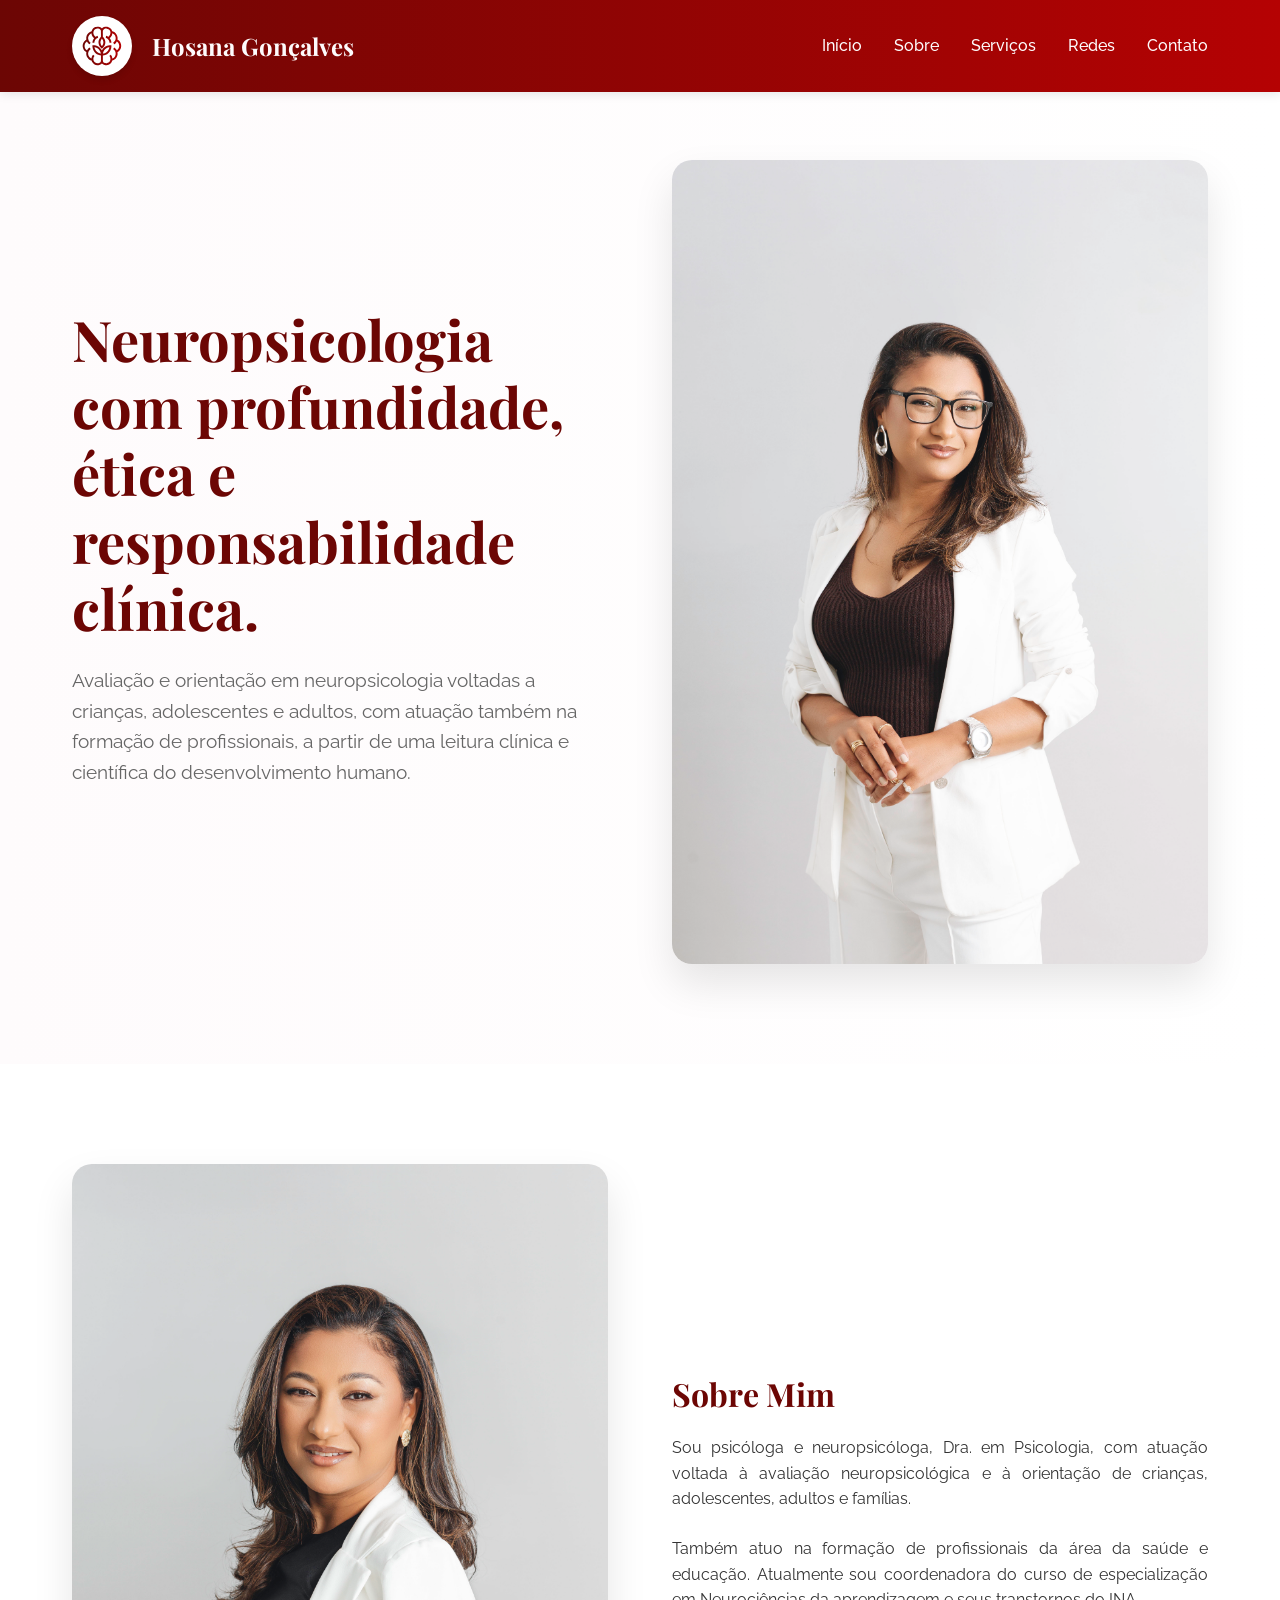
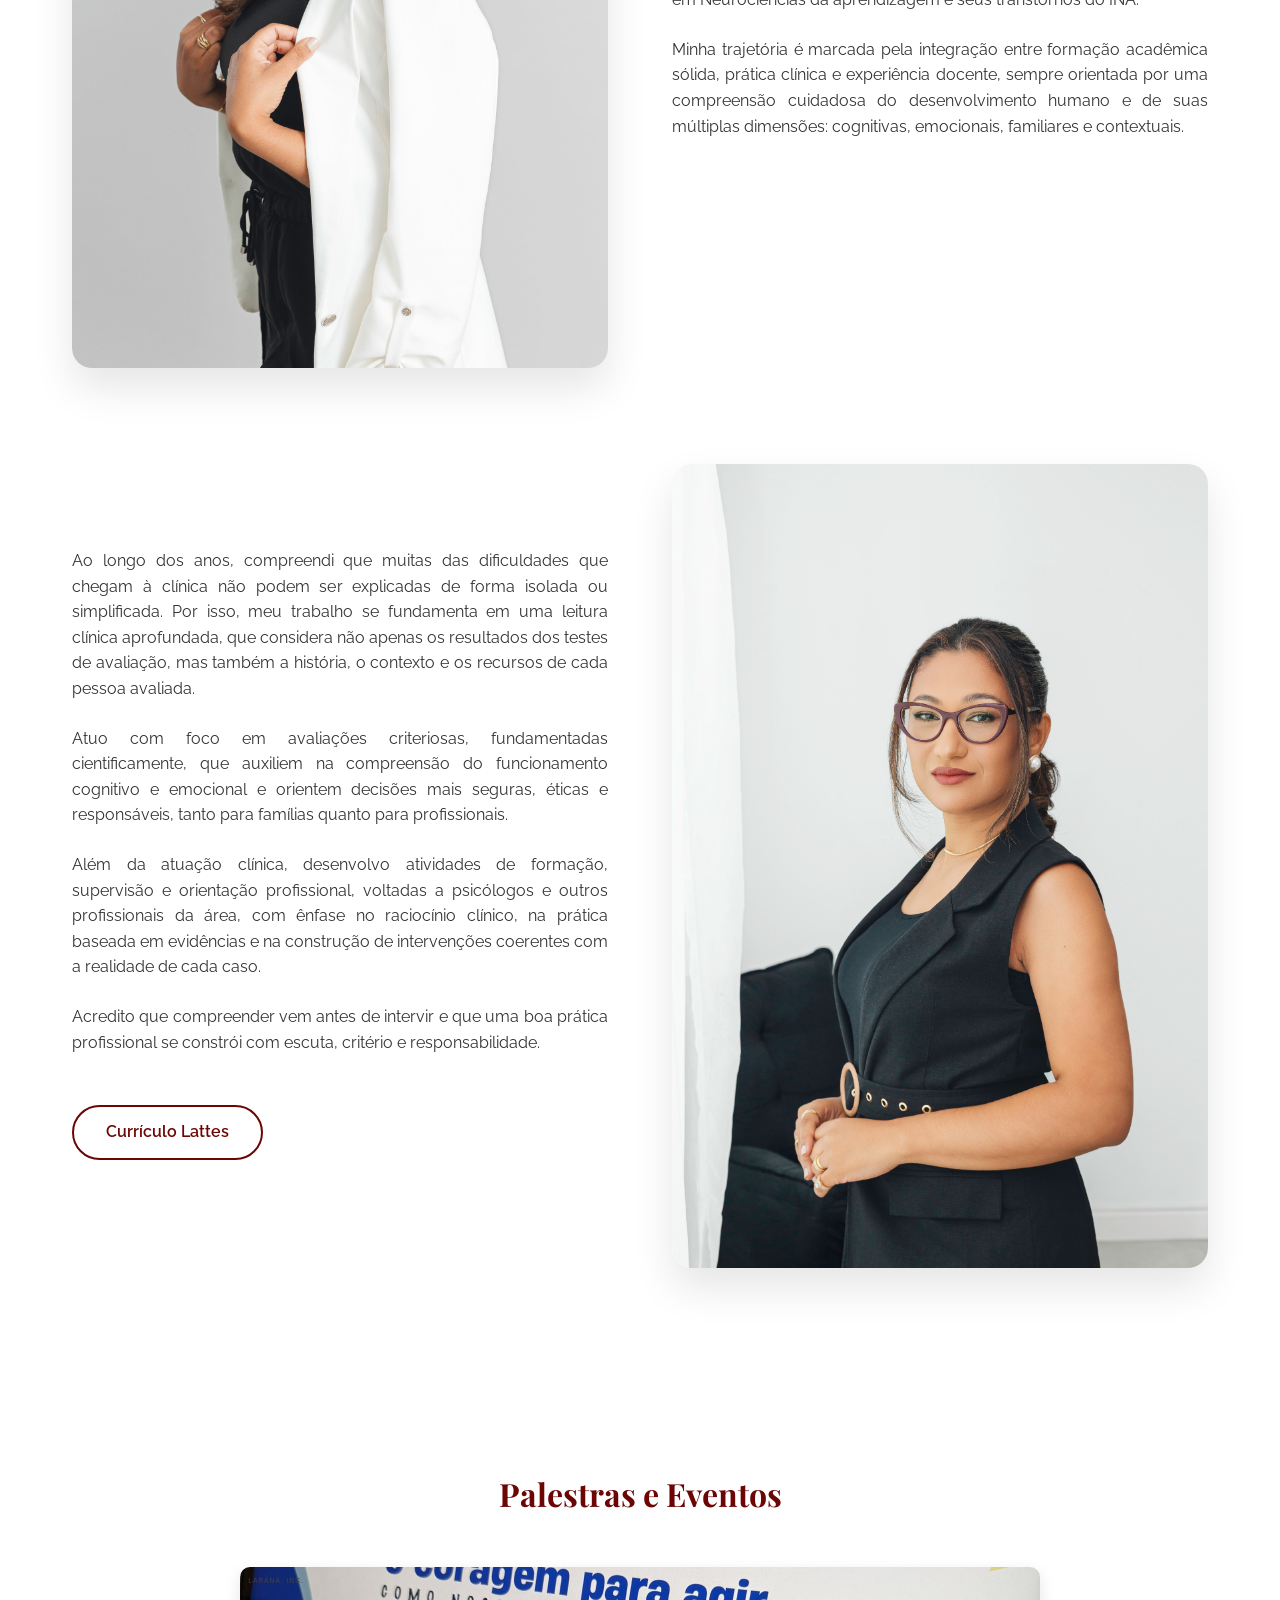
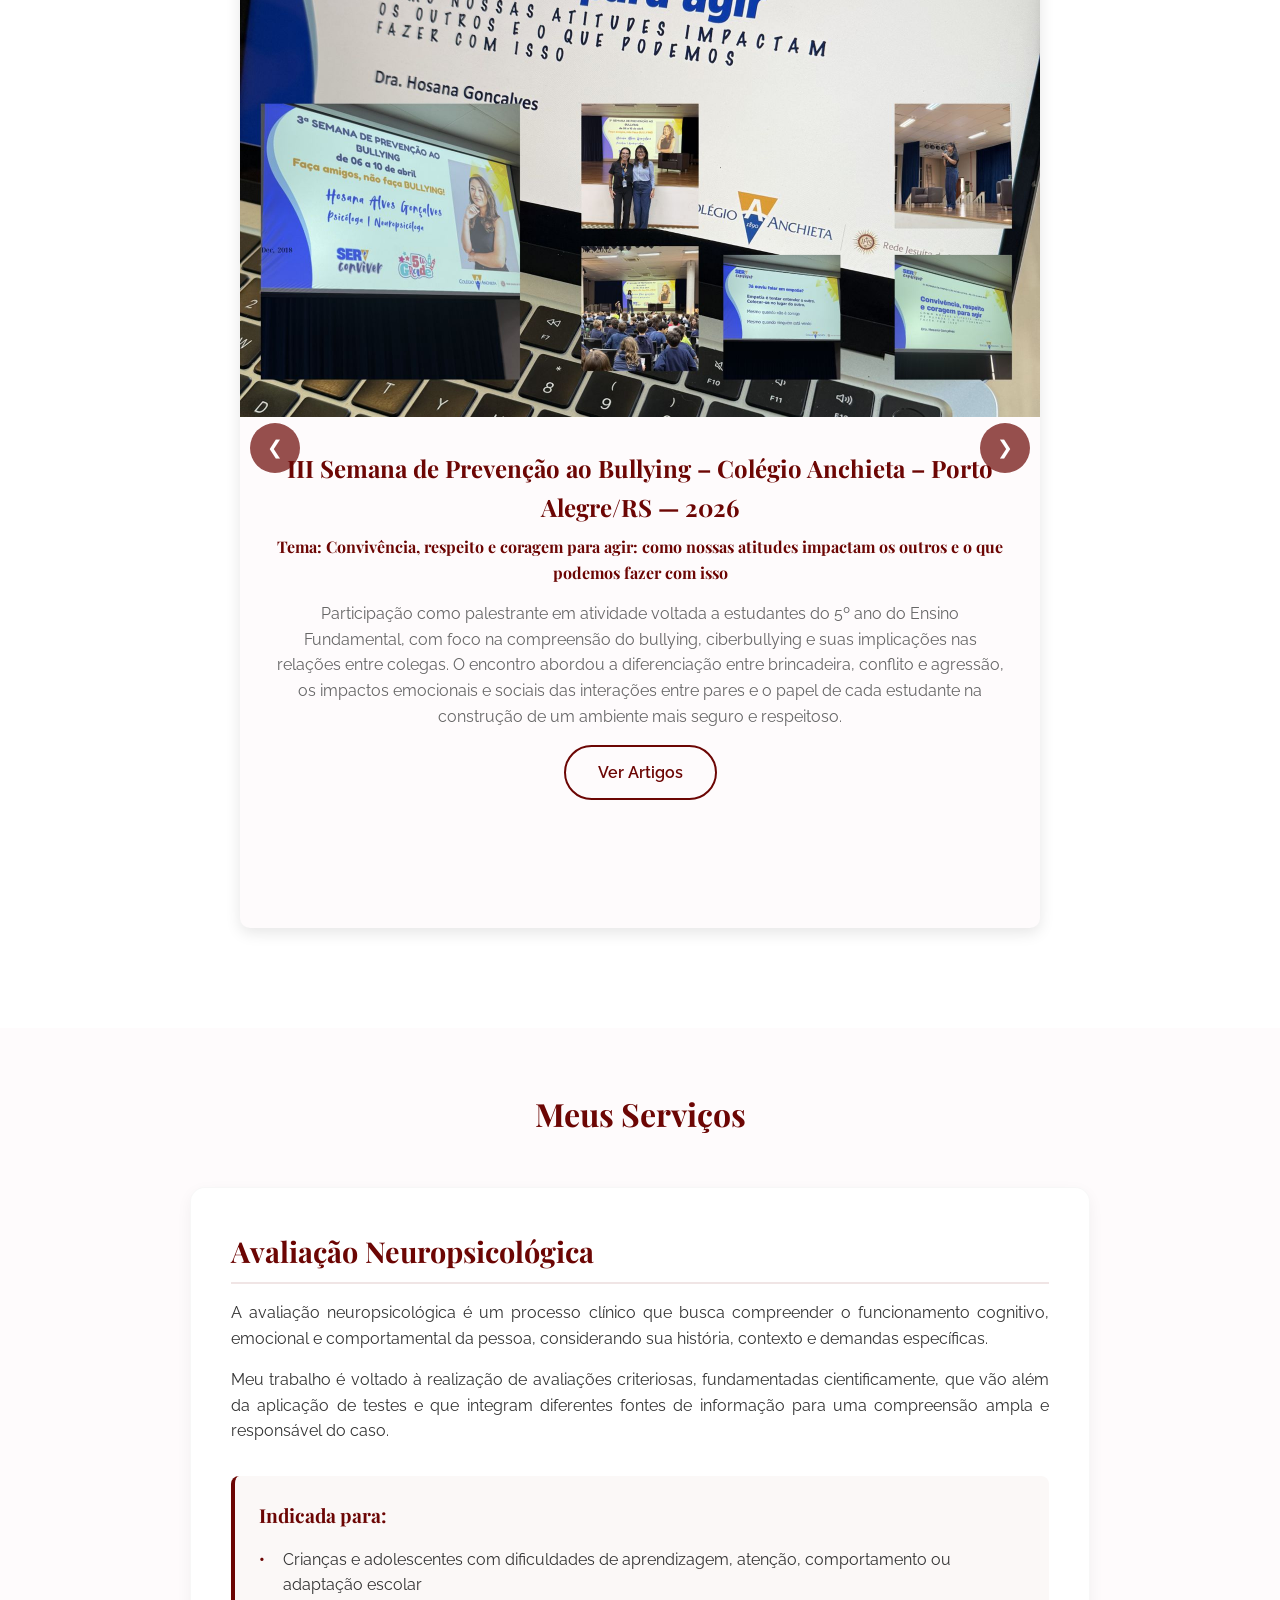
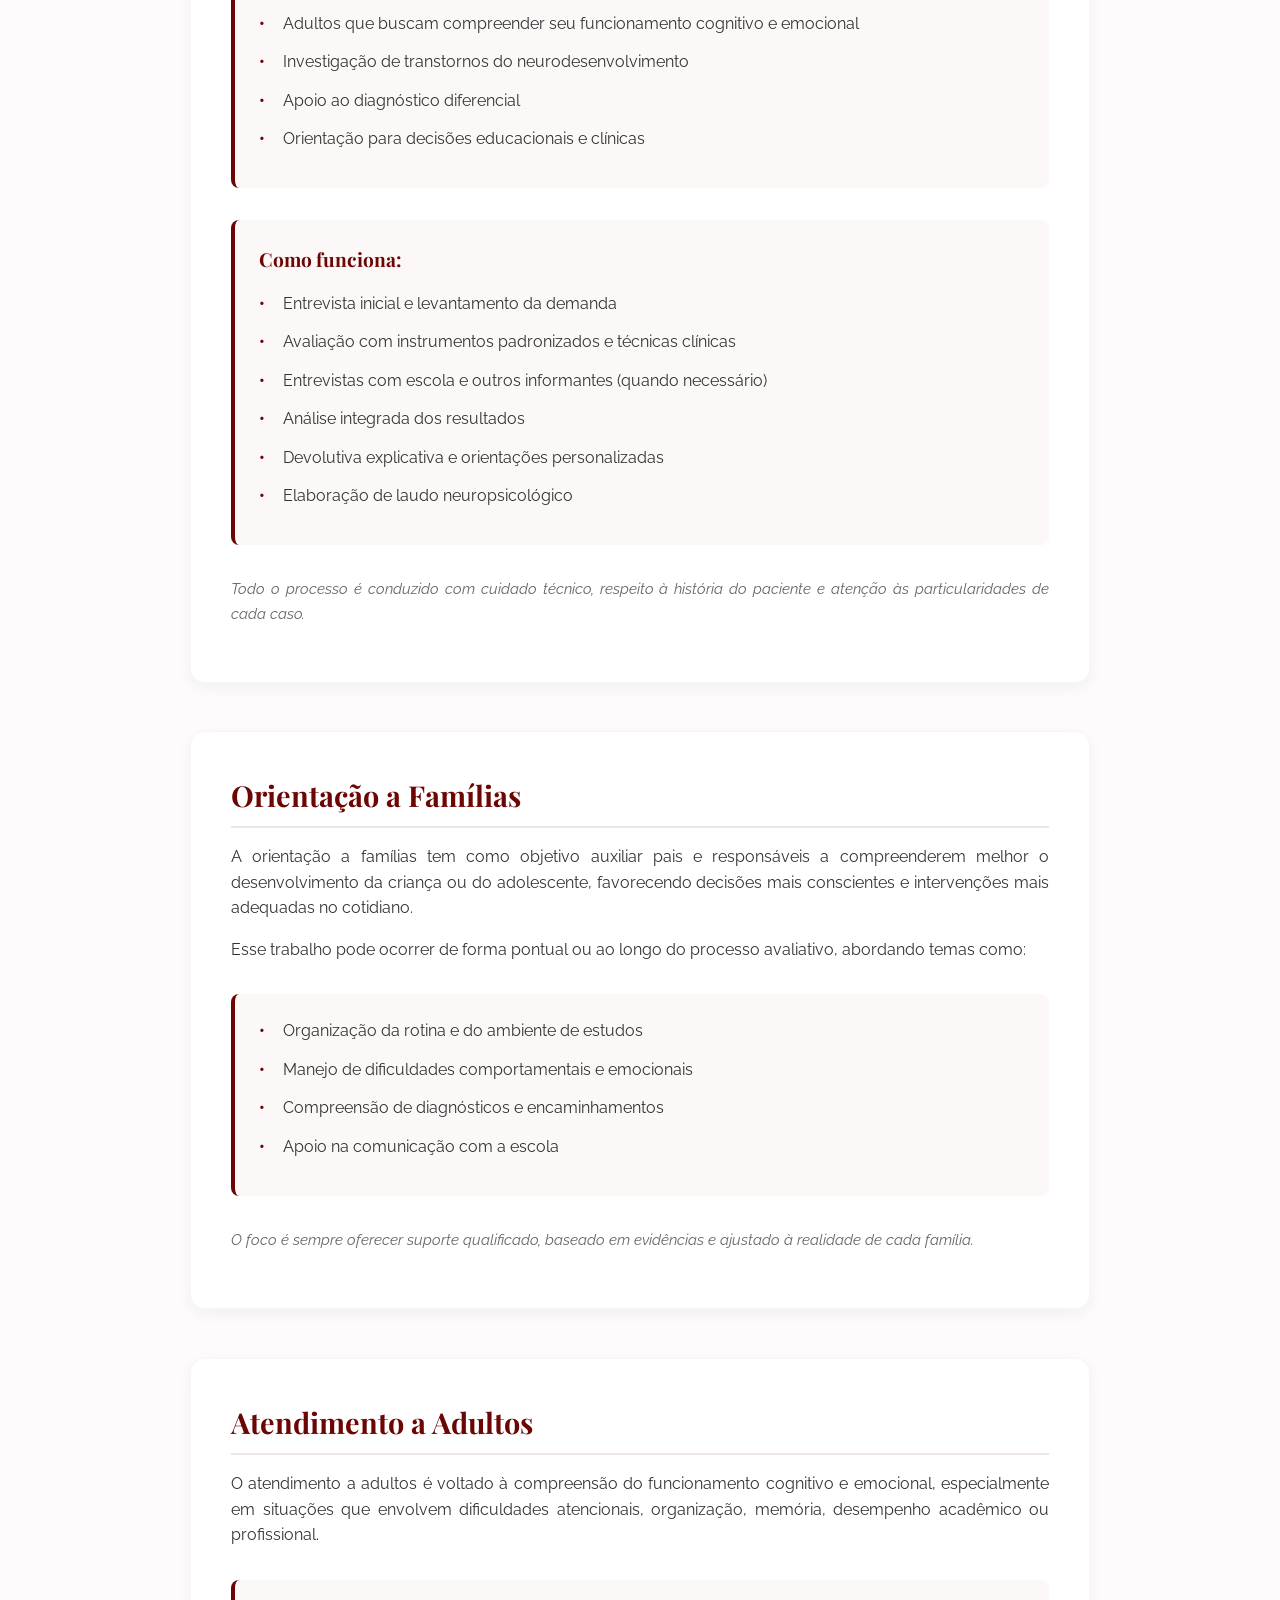
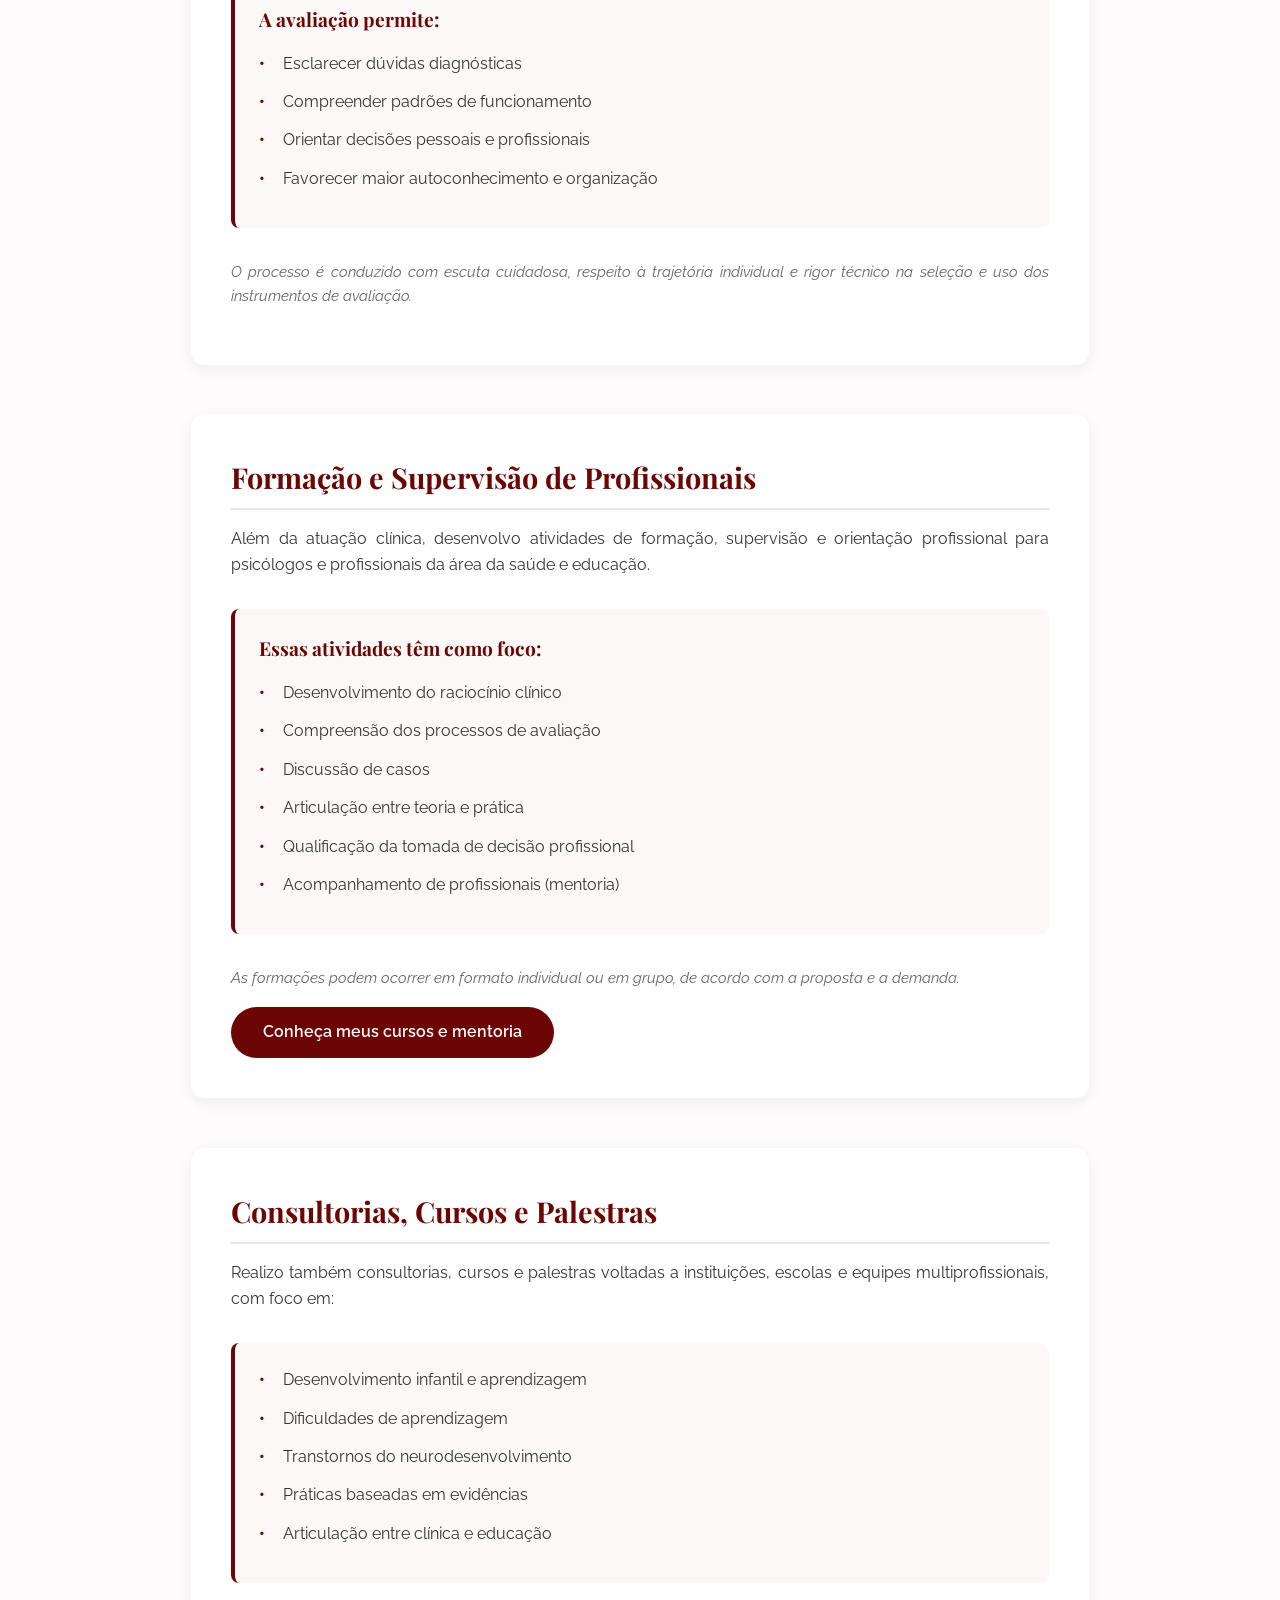
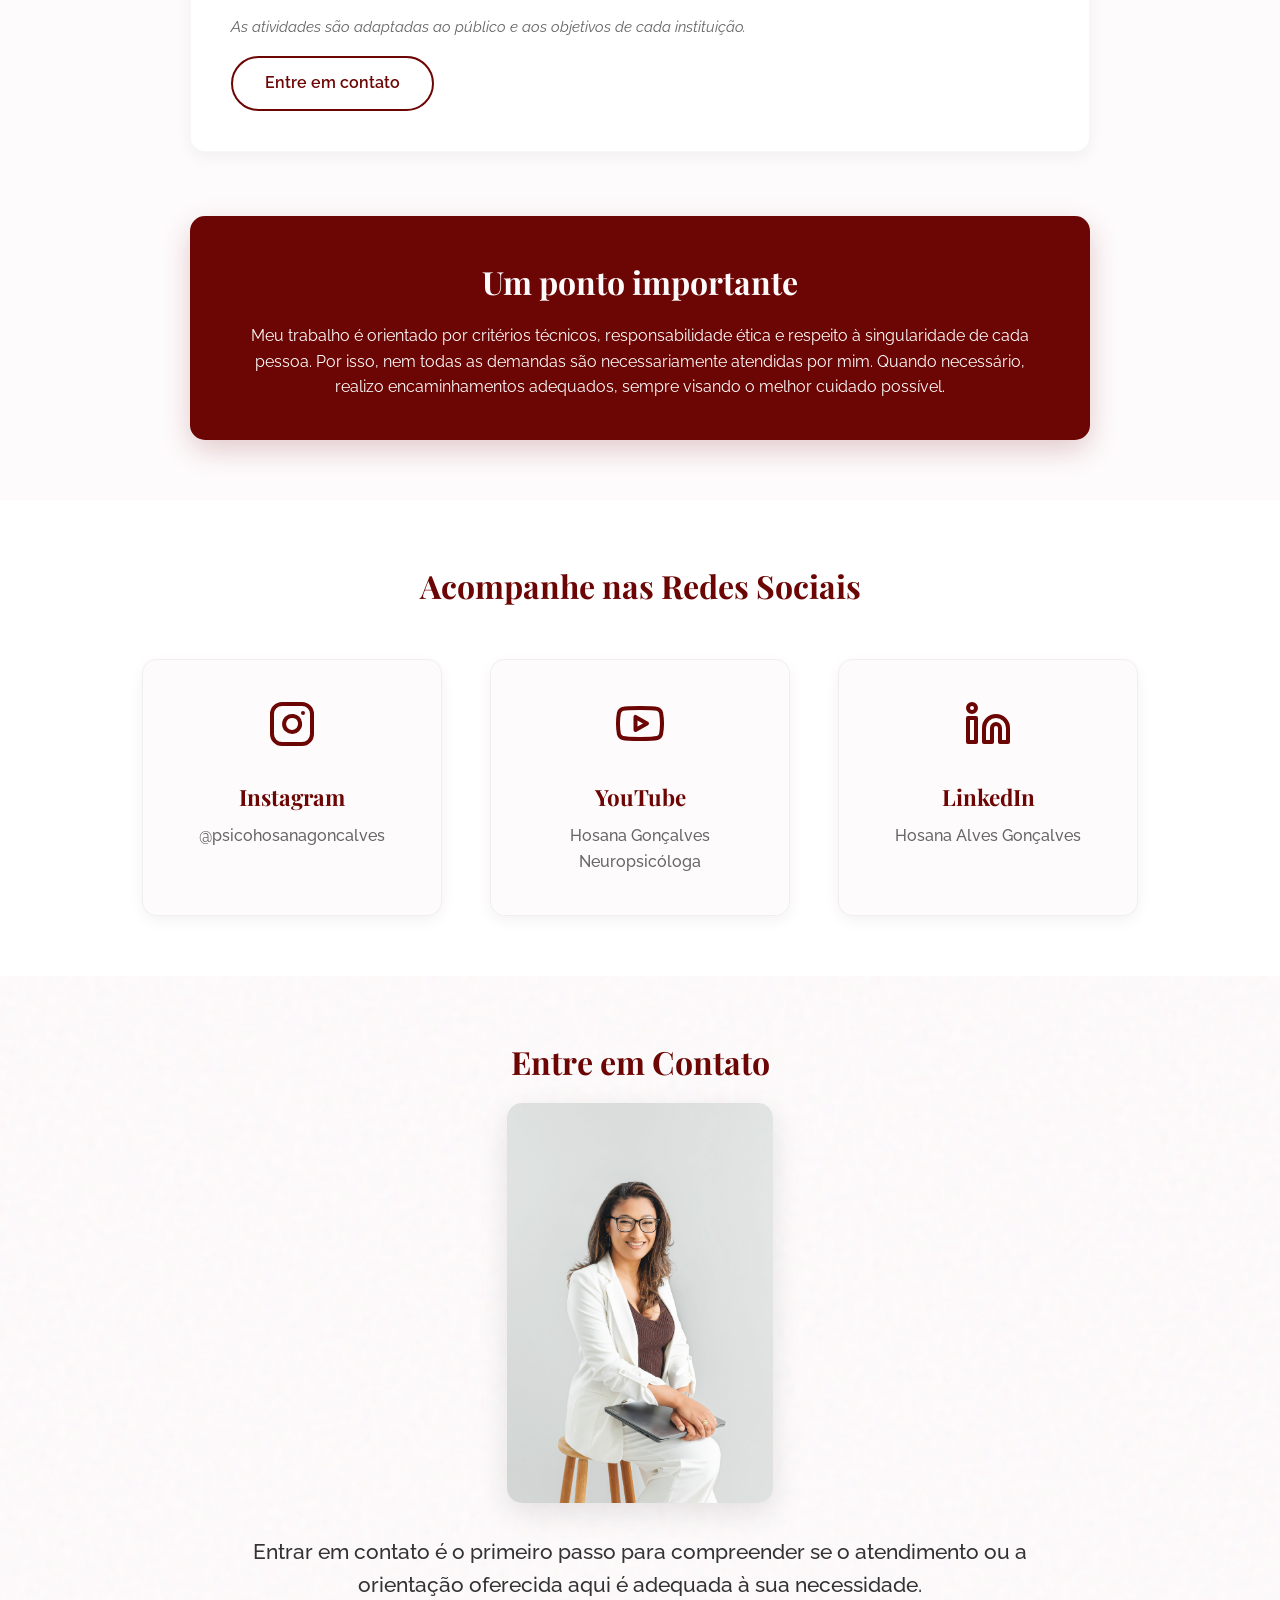
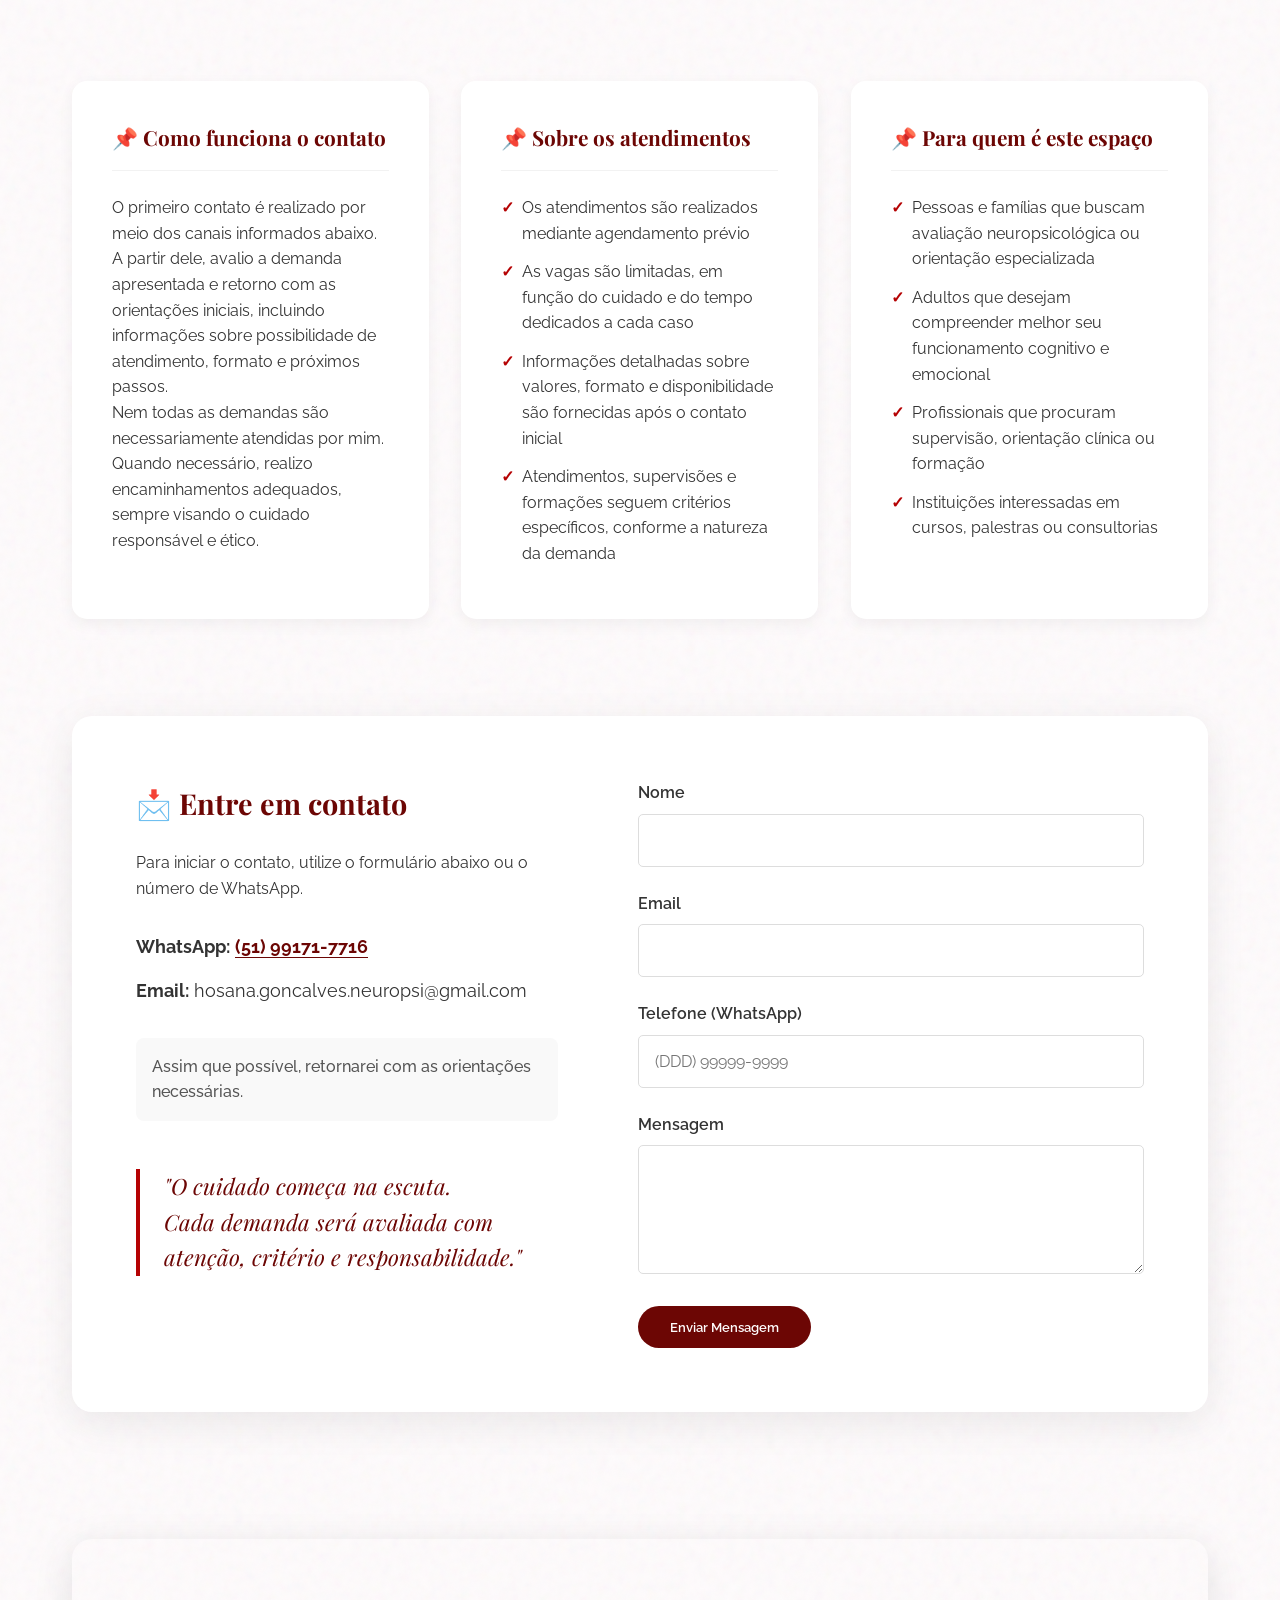
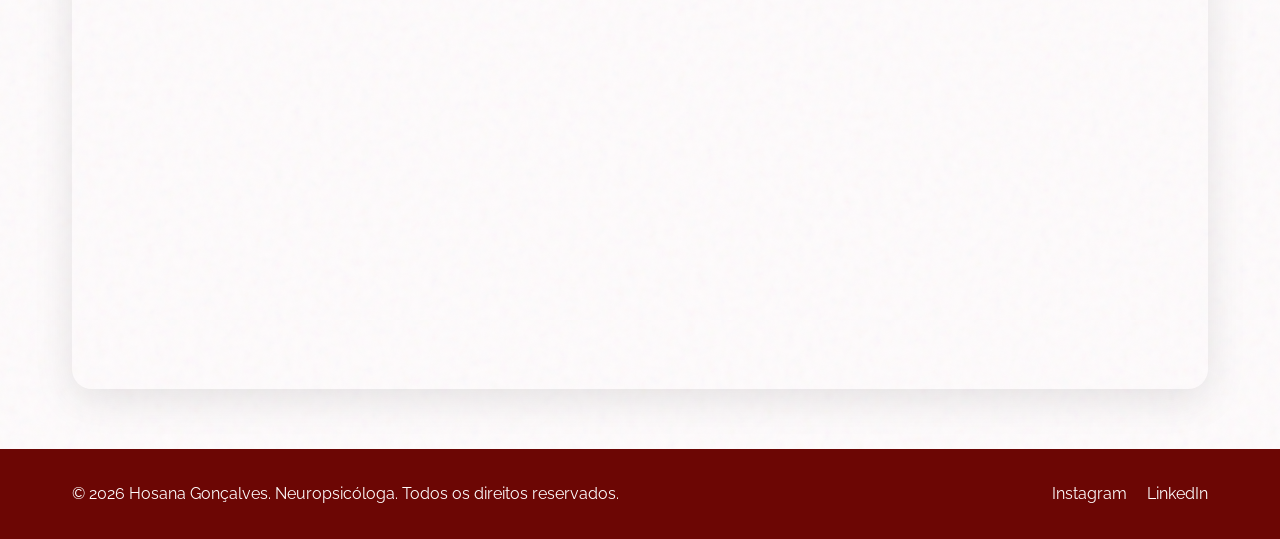
==== commit 226f3d13: "Adição de carrosseis, novo endereço" ====
--- a/index.html
+++ b/index.html
@@ -12,23 +12,23 @@
     <meta name="keywords"
         content="neuropsicologia, avaliação neuropsicológica, reabilitação cognitiva, psicóloga, porto alegre, online, supervisão, cursos, transtornos de aprendizagem, TDAH, autismo">
     <meta name="author" content="Hosana Gonçalves">
-    <link rel="canonical" href="https://hosananeuropsi.com.br/">
+    <link rel="canonical" href="https://eu.hosananeuropsi.com.br/">
 
     <!-- Open Graph / Facebook -->
     <meta property="og:type" content="website">
-    <meta property="og:url" content="https://hosananeuropsi.com.br/">
+    <meta property="og:url" content="https://eu.hosananeuropsi.com.br/">
     <meta property="og:title" content="Hosana Gonçalves - Neuropsicóloga">
     <meta property="og:description"
         content="Avaliação e orientação em neuropsicologia voltadas a crianças, adolescentes e adultos. Formação de profissionais e supervisão clínica.">
-    <meta property="og:image" content="https://hosananeuropsi.com.br/Imagens/Hosana%20Hero.jpg">
+    <meta property="og:image" content="https://eu.hosananeuropsi.com.br/Imagens/Hosana%20Hero.jpg">
 
     <!-- Twitter -->
     <meta property="twitter:card" content="summary_large_image">
-    <meta property="twitter:url" content="https://hosananeuropsi.com.br/">
+    <meta property="twitter:url" content="https://eu.hosananeuropsi.com.br/">
     <meta property="twitter:title" content="Hosana Gonçalves - Neuropsicóloga">
     <meta property="twitter:description"
         content="Avaliação e orientação em neuropsicologia voltadas a crianças, adolescentes e adultos. Formação de profissionais e supervisão clínica.">
-    <meta property="twitter:image" content="https://hosananeuropsi.com.br/Imagens/Hosana%20Hero.jpg">
+    <meta property="twitter:image" content="https://eu.hosananeuropsi.com.br/Imagens/Hosana%20Hero.jpg">
 
     <!-- Schema.org JSON-LD -->
     <script type="application/ld+json">
@@ -36,16 +36,16 @@
       "@context": "https://schema.org",
       "@type": "MedicalBusiness",
       "name": "Hosana Gonçalves - Neuropsicóloga",
-      "image": "https://hosananeuropsi.com.br/Imagens/Hosana%20Hero.jpg",
-      "@id": "https://hosananeuropsi.com.br",
-      "url": "https://hosananeuropsi.com.br",
+      "image": "https://eu.hosananeuropsi.com.br/Imagens/Hosana%20Hero.jpg",
+      "@id": "https://eu.hosananeuropsi.com.br",
+      "url": "https://eu.hosananeuropsi.com.br",
       "telephone": "+5551991717716",
       "address": {
         "@type": "PostalAddress",
-        "streetAddress": "Porto Alegre/RS",
+        "streetAddress": "Rua Eudoro Berlink, 646, apto 1002",
         "addressLocality": "Porto Alegre",
         "addressRegion": "RS",
-        "postalCode": "90000-000",
+        "postalCode": "90450-030",
         "addressCountry": "BR"
       },
       "description": "Neuropsicóloga especializada em avaliação e reabilitação neuropsicológica de crianças, adolescentes e adultos.",
@@ -168,12 +168,37 @@
                     <div class="carousel-track">
                         <div class="carousel-item active">
                             <div class="gallery-image-wrapper">
-                                <img src="Imagens/Carrossel/Carrossel1/ImgC1.jpeg" alt="Estudos Avançados em Educação"
+                                <img src="Imagens/Carrossel/Carrossel1/ImgC1.jpeg" alt="III Semana de Prevenção ao Bullying"
                                     loading="lazy">
                             </div>
                             <div class="gallery-content">
-                                <h3>Estudos Avançados em Educação – Rede Sinodal de Educação - São Leopoldo/RS — 2026
-                                </h3>
+                                <h3>III Semana de Prevenção ao Bullying – Colégio Anchieta – Porto Alegre/RS — 2026</h3>
+                                <h4>Tema: Convivência, respeito e coragem para agir: como nossas atitudes impactam os outros e o que podemos fazer com isso</h4>
+                                <p>Participação como palestrante em atividade voltada a estudantes do 5º ano do Ensino Fundamental, com foco na compreensão do bullying, ciberbullying e suas implicações nas relações entre colegas. O encontro abordou a diferenciação entre brincadeira, conflito e agressão, os impactos emocionais e sociais das interações entre pares e o papel de cada estudante na construção de um ambiente mais seguro e respeitoso.</p>
+                                <a href="https://drive.google.com/drive/folders/1f0uzKpfqUaN-wbkcAE8926omUb_mwhaj?usp=sharing"
+                                    target="_blank" class="btn btn-secondary" style="margin-top: 1rem;">Ver Artigos</a>
+                            </div>
+                        </div>
+                        <div class="carousel-item">
+                            <div class="gallery-image-wrapper">
+                                <img src="Imagens/Carrossel/Carrossel2/ImgC2.jpeg" alt="II Seminário Entendendo o Autismo"
+                                    loading="lazy">
+                            </div>
+                            <div class="gallery-content">
+                                <h3>II Seminário Entendendo o Autismo – Canguçu/RS — 2026</h3>
+                                <h4>Tema: Quando o aluno com TEA aprende de forma diferente: caminhos para adaptar o ensino na sala de aula</h4>
+                                <p>Participação como palestrante em seminário voltado a pais, professores e profissionais da saúde, com foco nos desafios do Transtorno do Espectro Autista no contexto escolar. A apresentação abordou o funcionamento do aluno com TEA para além do conteúdo acadêmico, integrando aspectos de regulação emocional, processamento sensorial, funções executivas e cognição social.</p>
+                                <a href="https://drive.google.com/drive/folders/1PJUERwUFAn1WAzoiIUrIXNx26dPD_Y4p?usp=share_link"
+                                    target="_blank" class="btn btn-secondary" style="margin-top: 1rem;">Ver Artigos</a>
+                            </div>
+                        </div>
+                        <div class="carousel-item">
+                            <div class="gallery-image-wrapper">
+                                <img src="Imagens/Carrossel/Carrossel3/ImgC3.jpeg" alt="Estudos Avançados em Educação"
+                                    loading="lazy">
+                            </div>
+                            <div class="gallery-content">
+                                <h3>Estudos Avançados em Educação – Rede Sinodal de Educação - São Leopoldo/RS — 2026</h3>
                                 <h4>Tema: Como o cérebro se desenvolve e o que isso exige de quem educa?</h4>
                                 <p>Participação como palestrante em evento voltado à formação de educadores e lideranças
                                     escolares, com ênfase no desenvolvimento cerebral, funções executivas e suas
@@ -181,18 +206,9 @@
                                     compreender os processos de maturação cognitiva e de sustentar percursos de
                                     aprendizagem a partir de uma perspectiva científica, ética e humanizada.</p>
                                 <a href="https://docs.google.com/presentation/d/11ybUXTXhsW4xLMGctEuOqC8jGbZ5GZqK/edit?usp=sharing&ouid=116109535541335813148&rtpof=true&sd=true"
-                                    target="_blank" class="btn btn-secondary" style="margin-top: 1rem;">Ver
-                                    Apresentação</a>
+                                    target="_blank" class="btn btn-secondary" style="margin-top: 1rem;">Ver Apresentação</a>
                             </div>
                         </div>
-                        <!-- <div class="carousel-item">
-                            <div class="gallery-image-placeholder">Foto Evento 2</div>
-                            <div class="gallery-content">
-                                <h3>Workshop de Memória</h3>
-                                <p>Oficina prática com idosos para estimulação cognitiva e prevenção de declínio mental.
-                                </p>
-                            </div>
-                        </div> -->
                     </div>
                     <button class="carousel-btn prev" aria-label="Anterior">&#10094;</button>
                     <button class="carousel-btn next" aria-label="Próximo">&#10095;</button>
@@ -490,7 +506,7 @@
 
                 <div class="contact-map animate-on-scroll fade-up">
                     <iframe
-                        src="https://www.google.com/maps/embed?pb=!1m18!1m12!1m3!1d3453.362720732526!2d-51.22254538507383!3d-30.05513574432367!2m3!1f0!2f0!3f0!3m2!1i1024!2i768!4f13.1!3m3!1m2!1s0x951978f5c00421cf%3A0x46f79c51d4ad403e!2sAv.%20Get%C3%BAlio%20Vargas%2C%201157%20-%20Menino%20Deus%2C%20Porto%20Alegre%20-%20RS%2C%2090150-005!5e0!3m2!1spt-BR!2sbr!4v1769012785933!5m2!1spt-BR!2sbr"
+                        src="https://maps.google.com/maps?q=Rua+Eudoro+Berlink,+646,+Auxiliadora,+Porto+Alegre,+RS&z=16&output=embed"
                         width="100%" height="450" style="border:0;" allowfullscreen="" loading="lazy"
                         referrerpolicy="no-referrer-when-downgrade"></iframe>
                 </div>
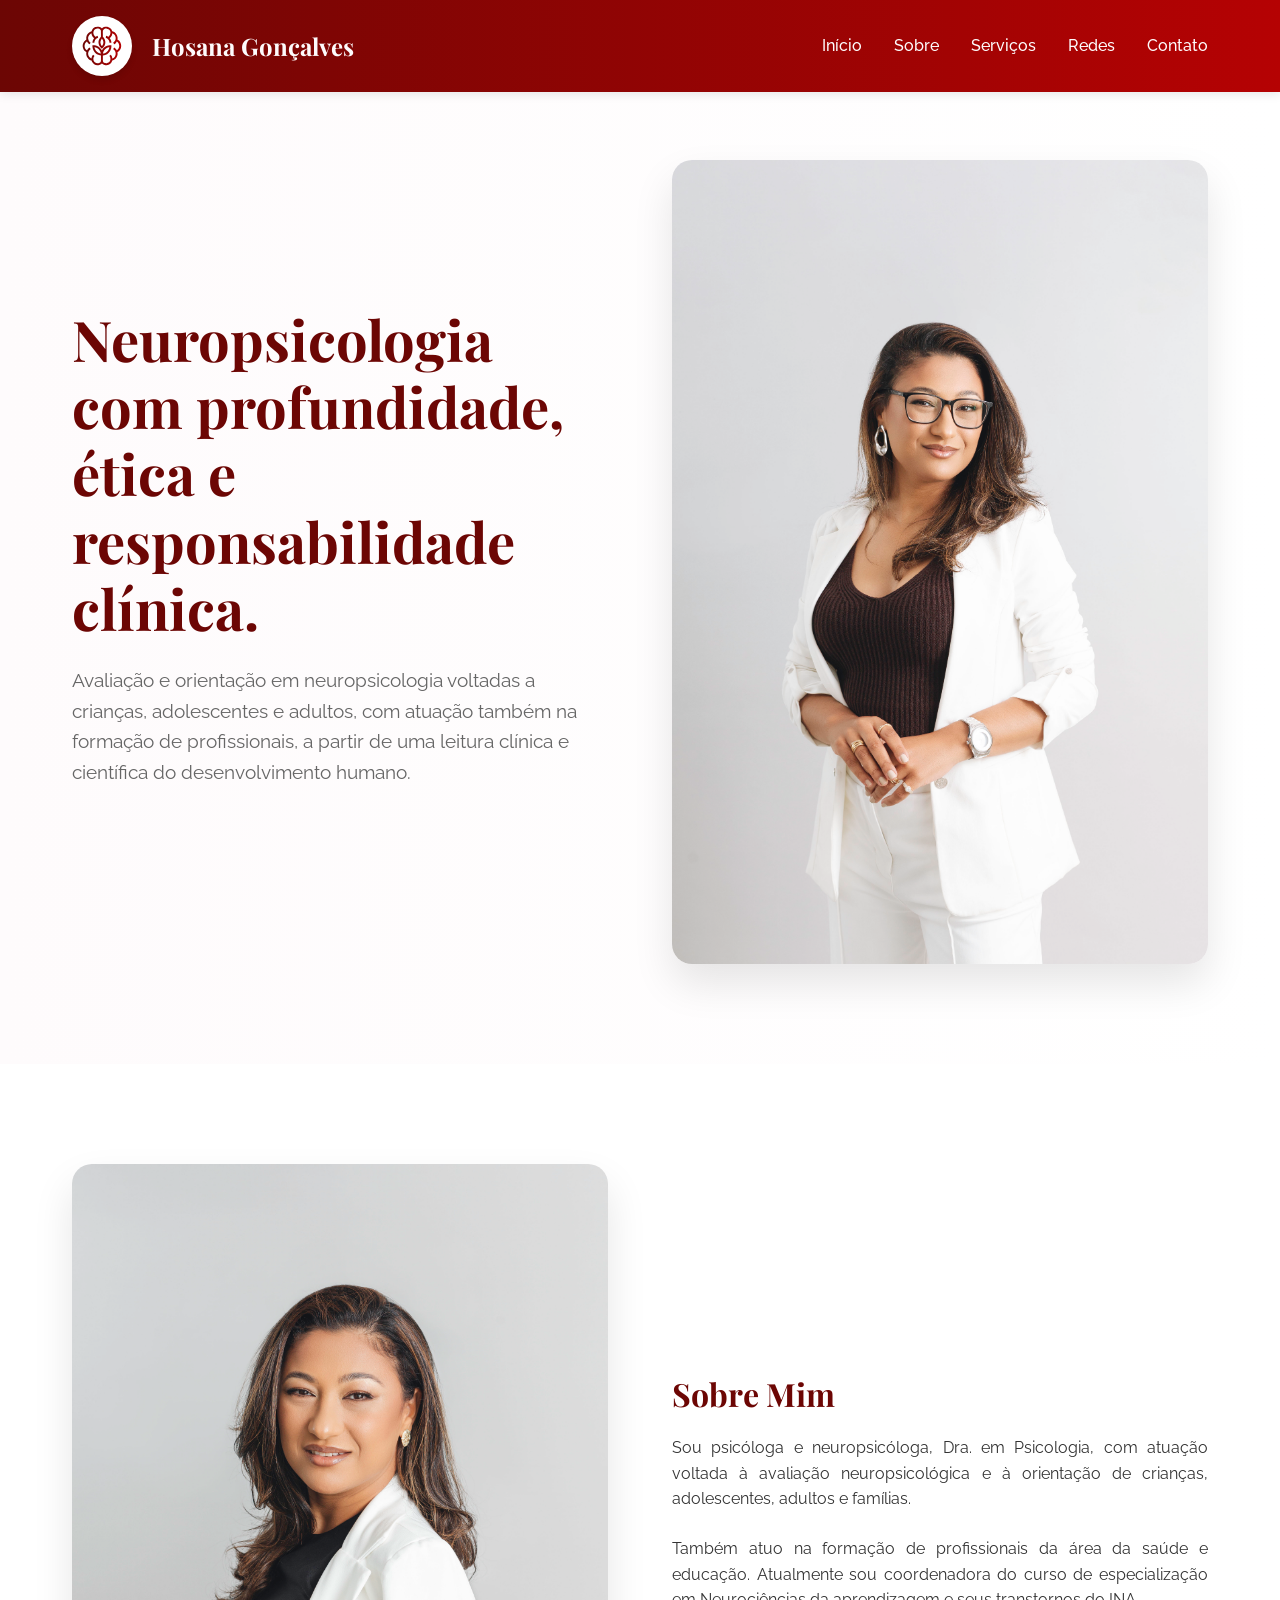
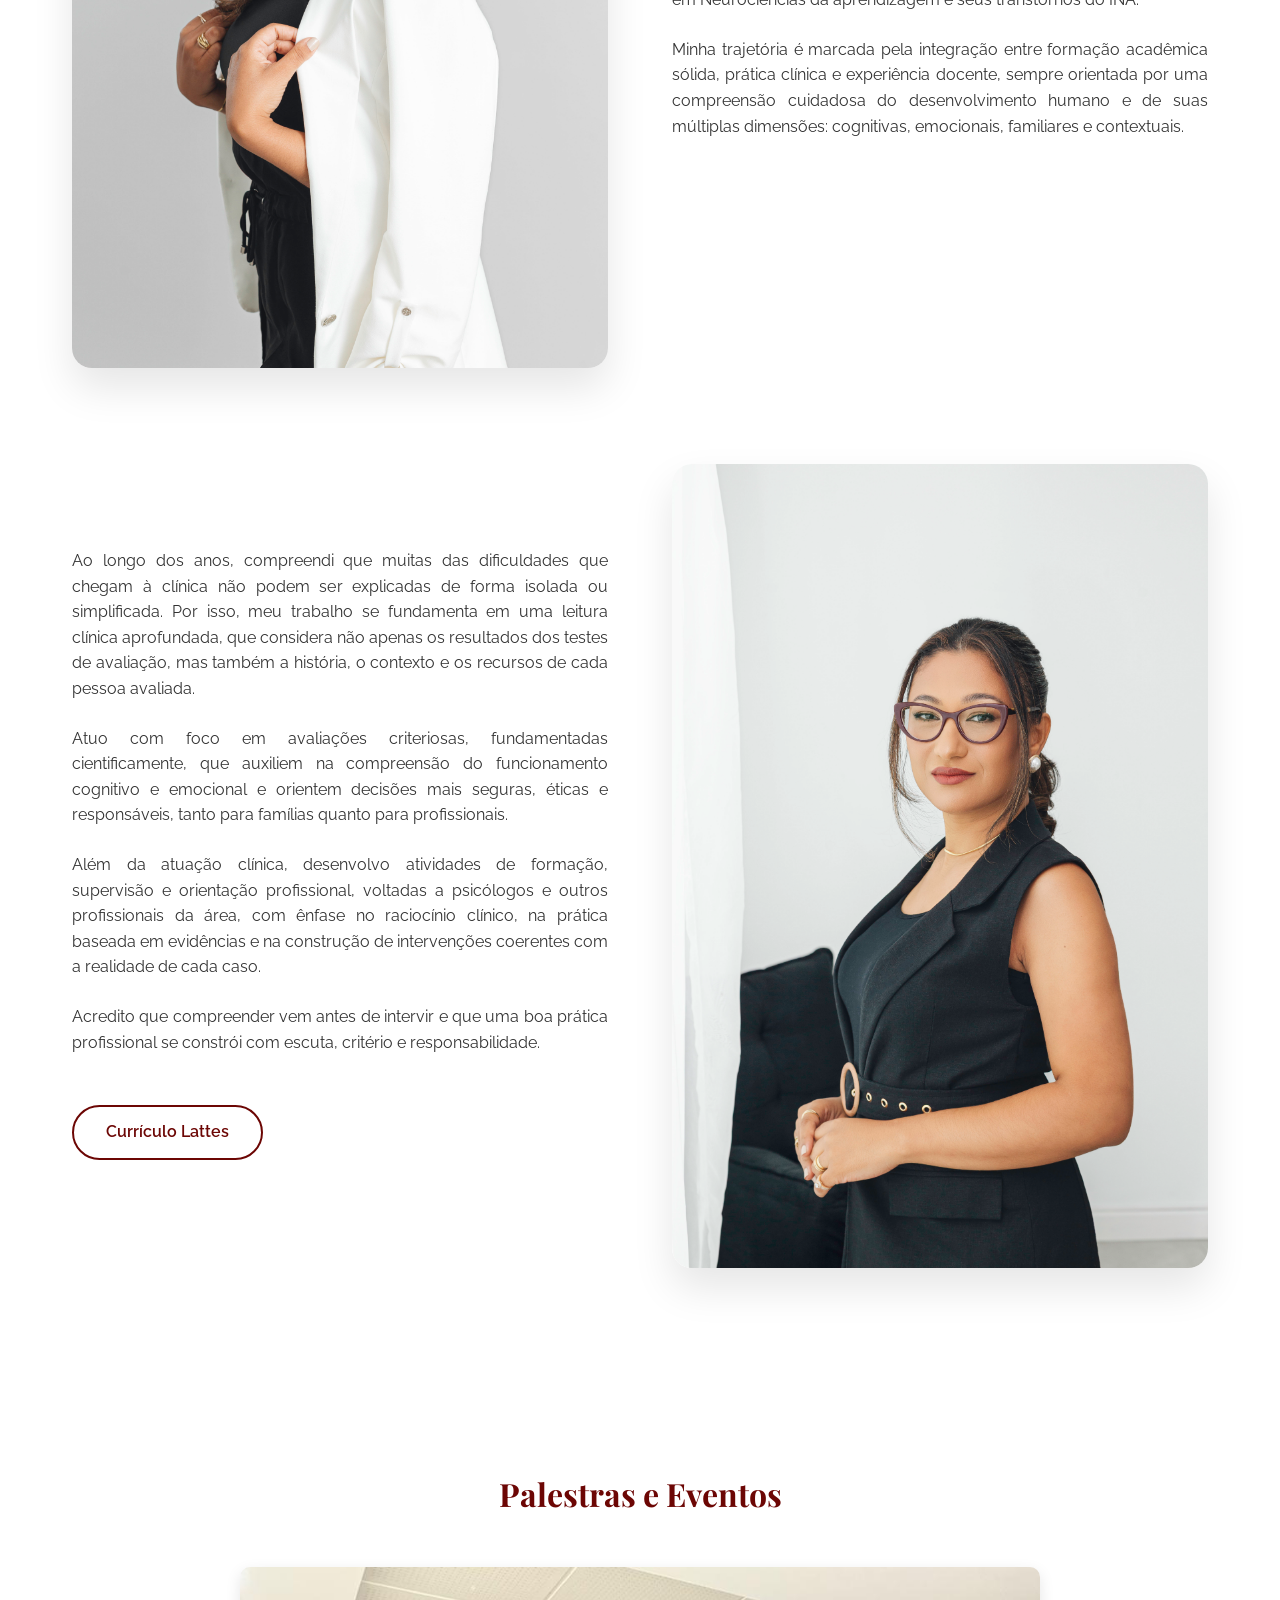
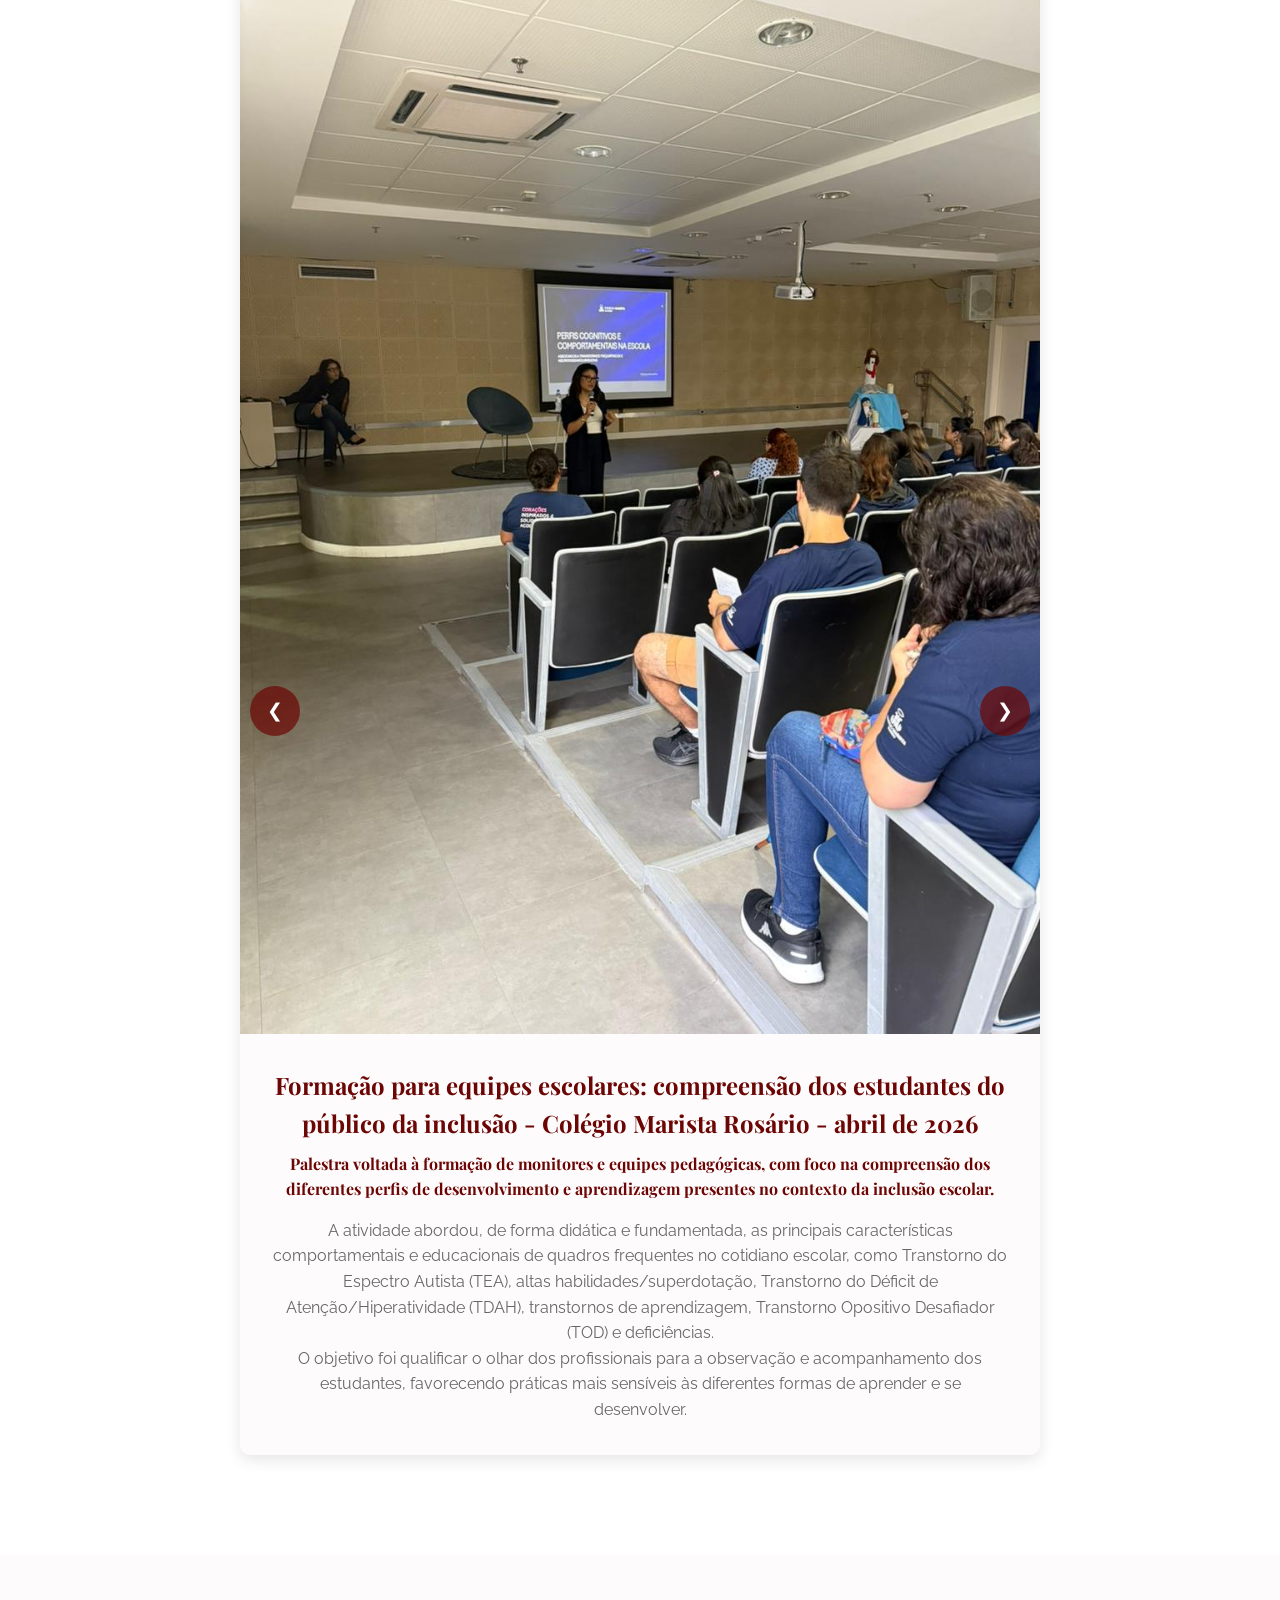
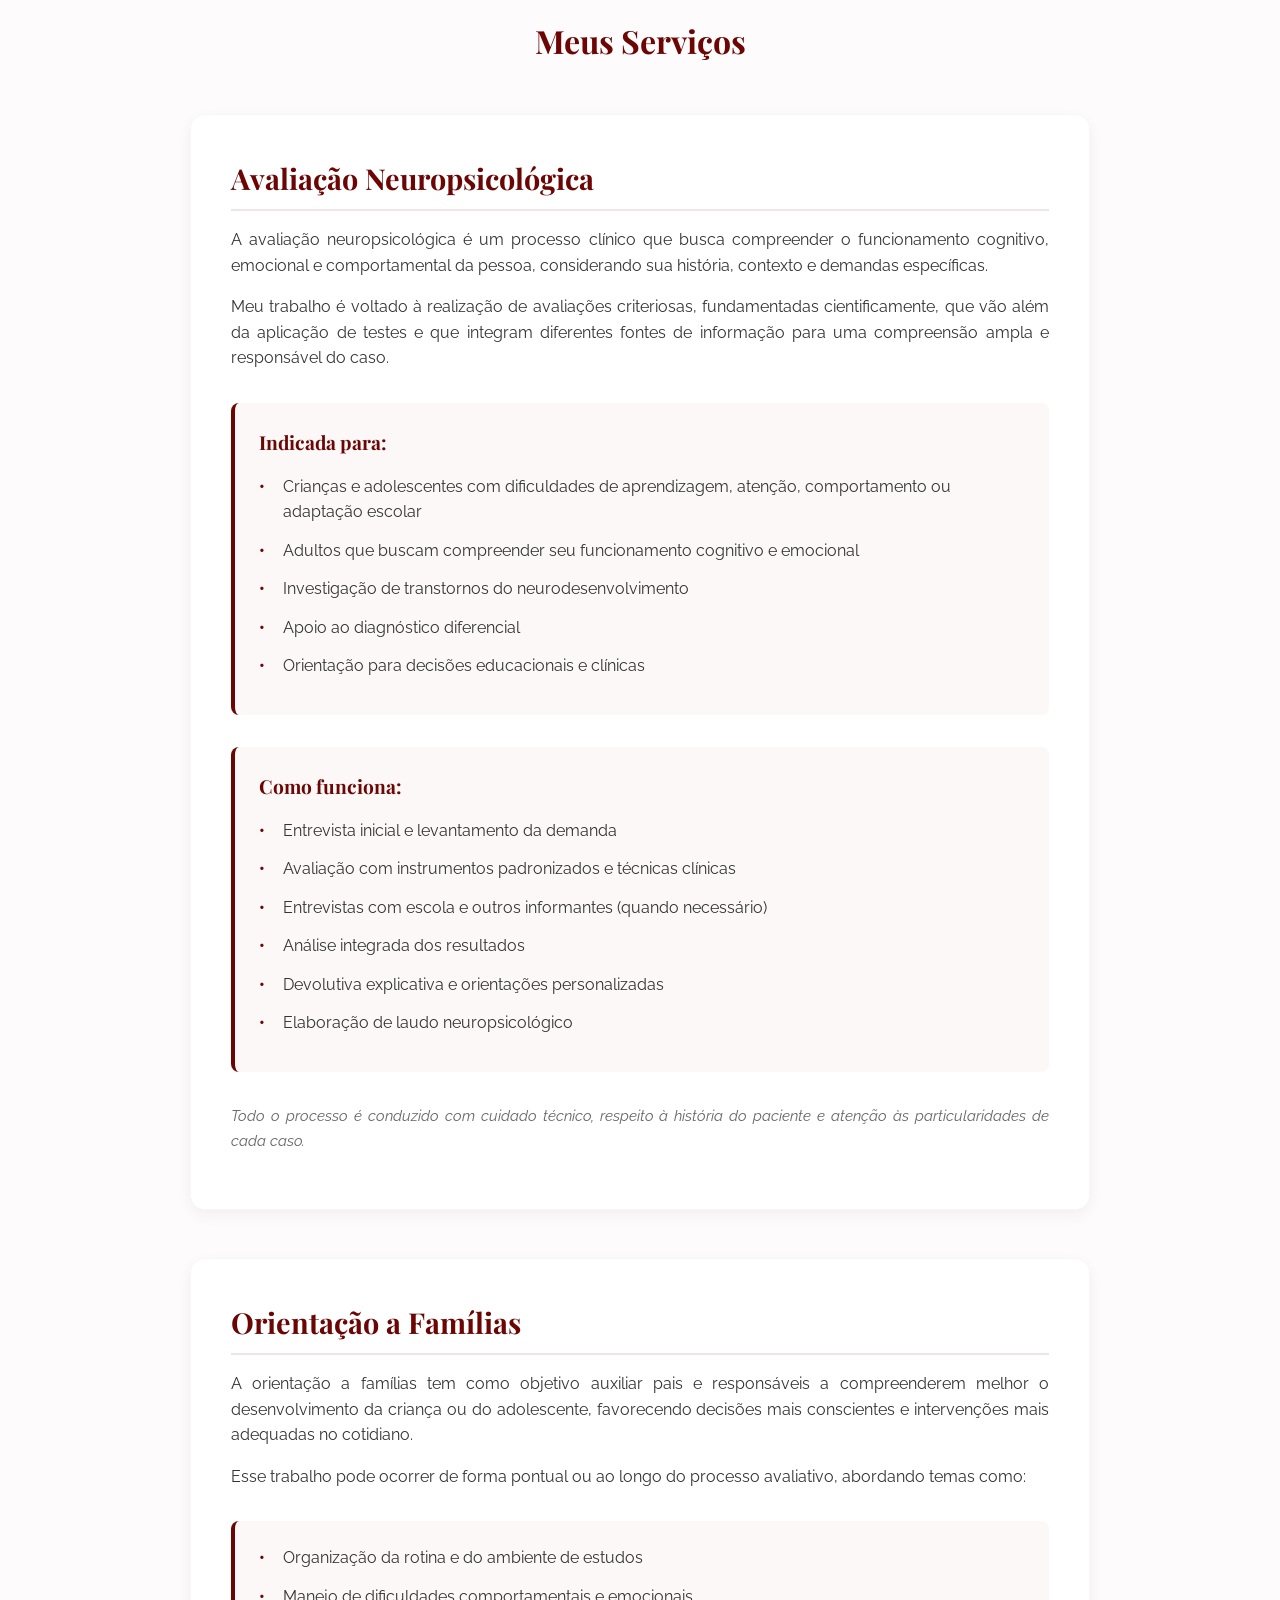
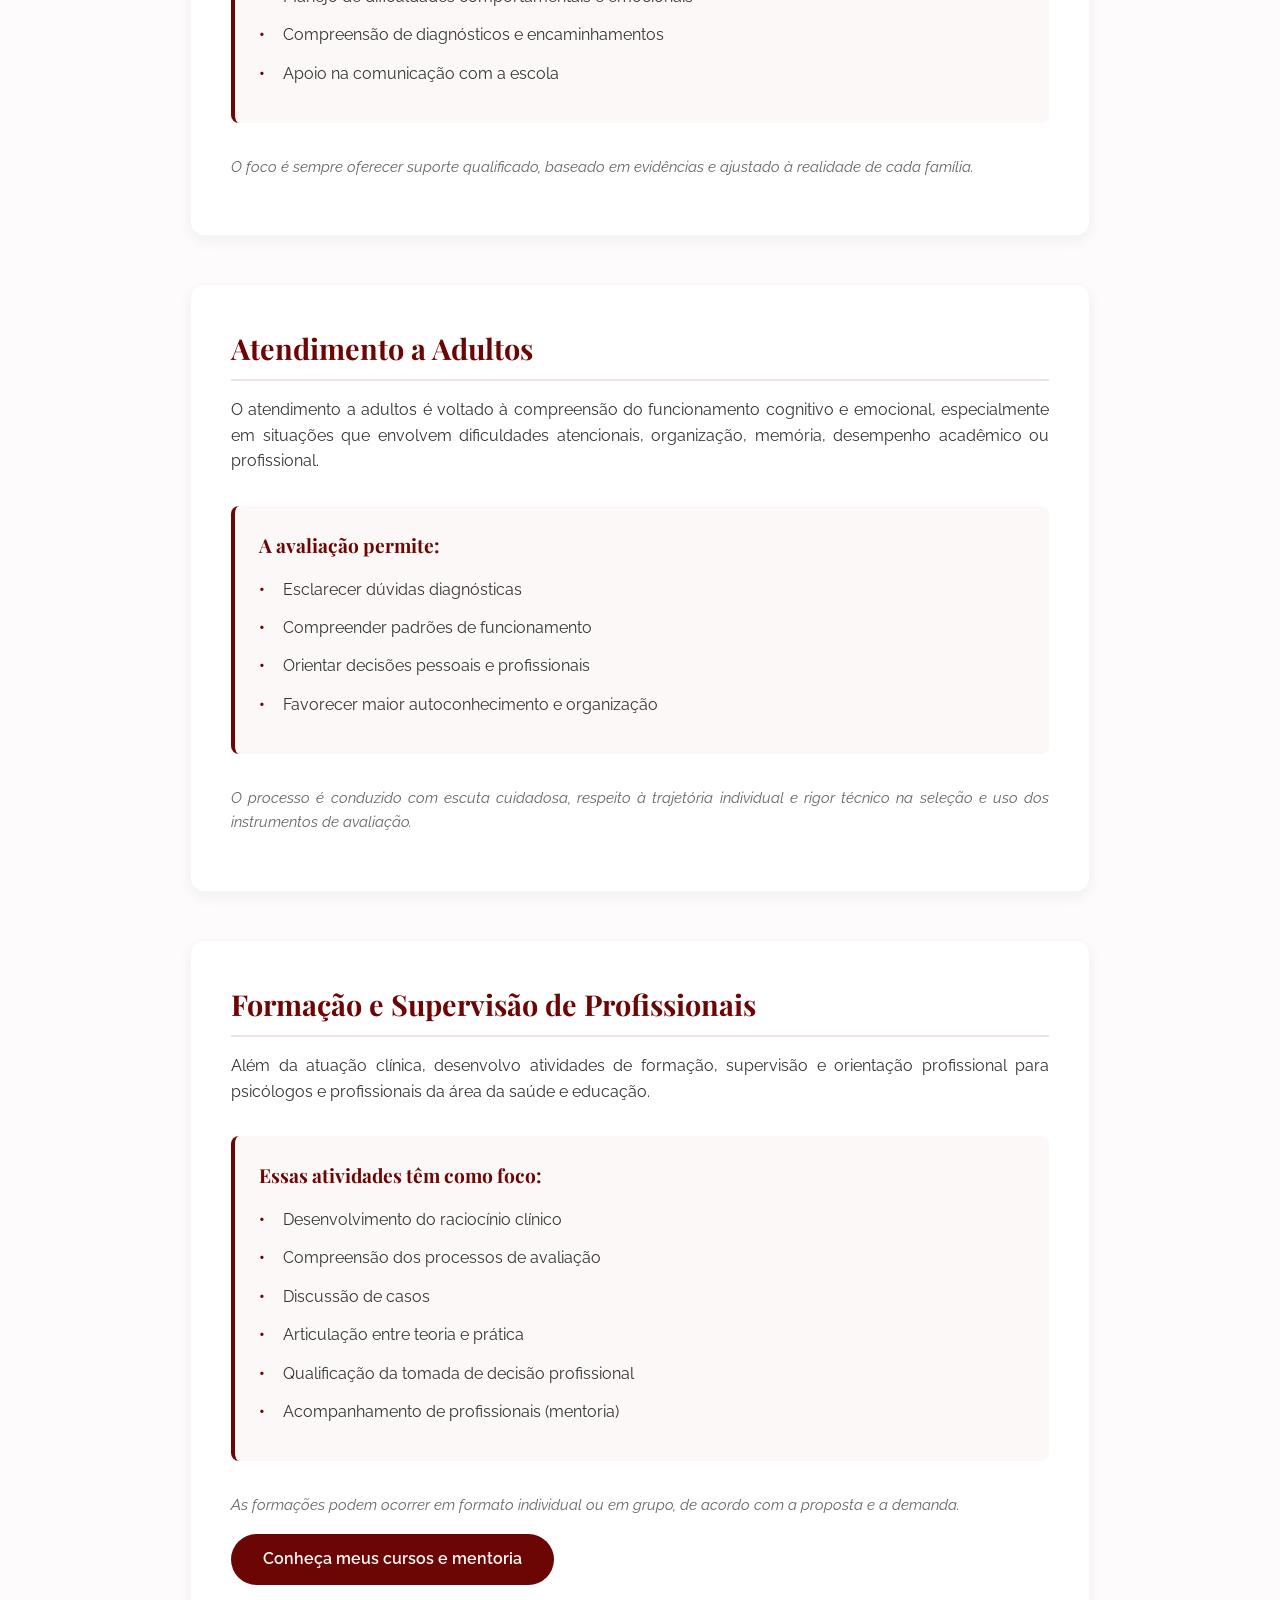
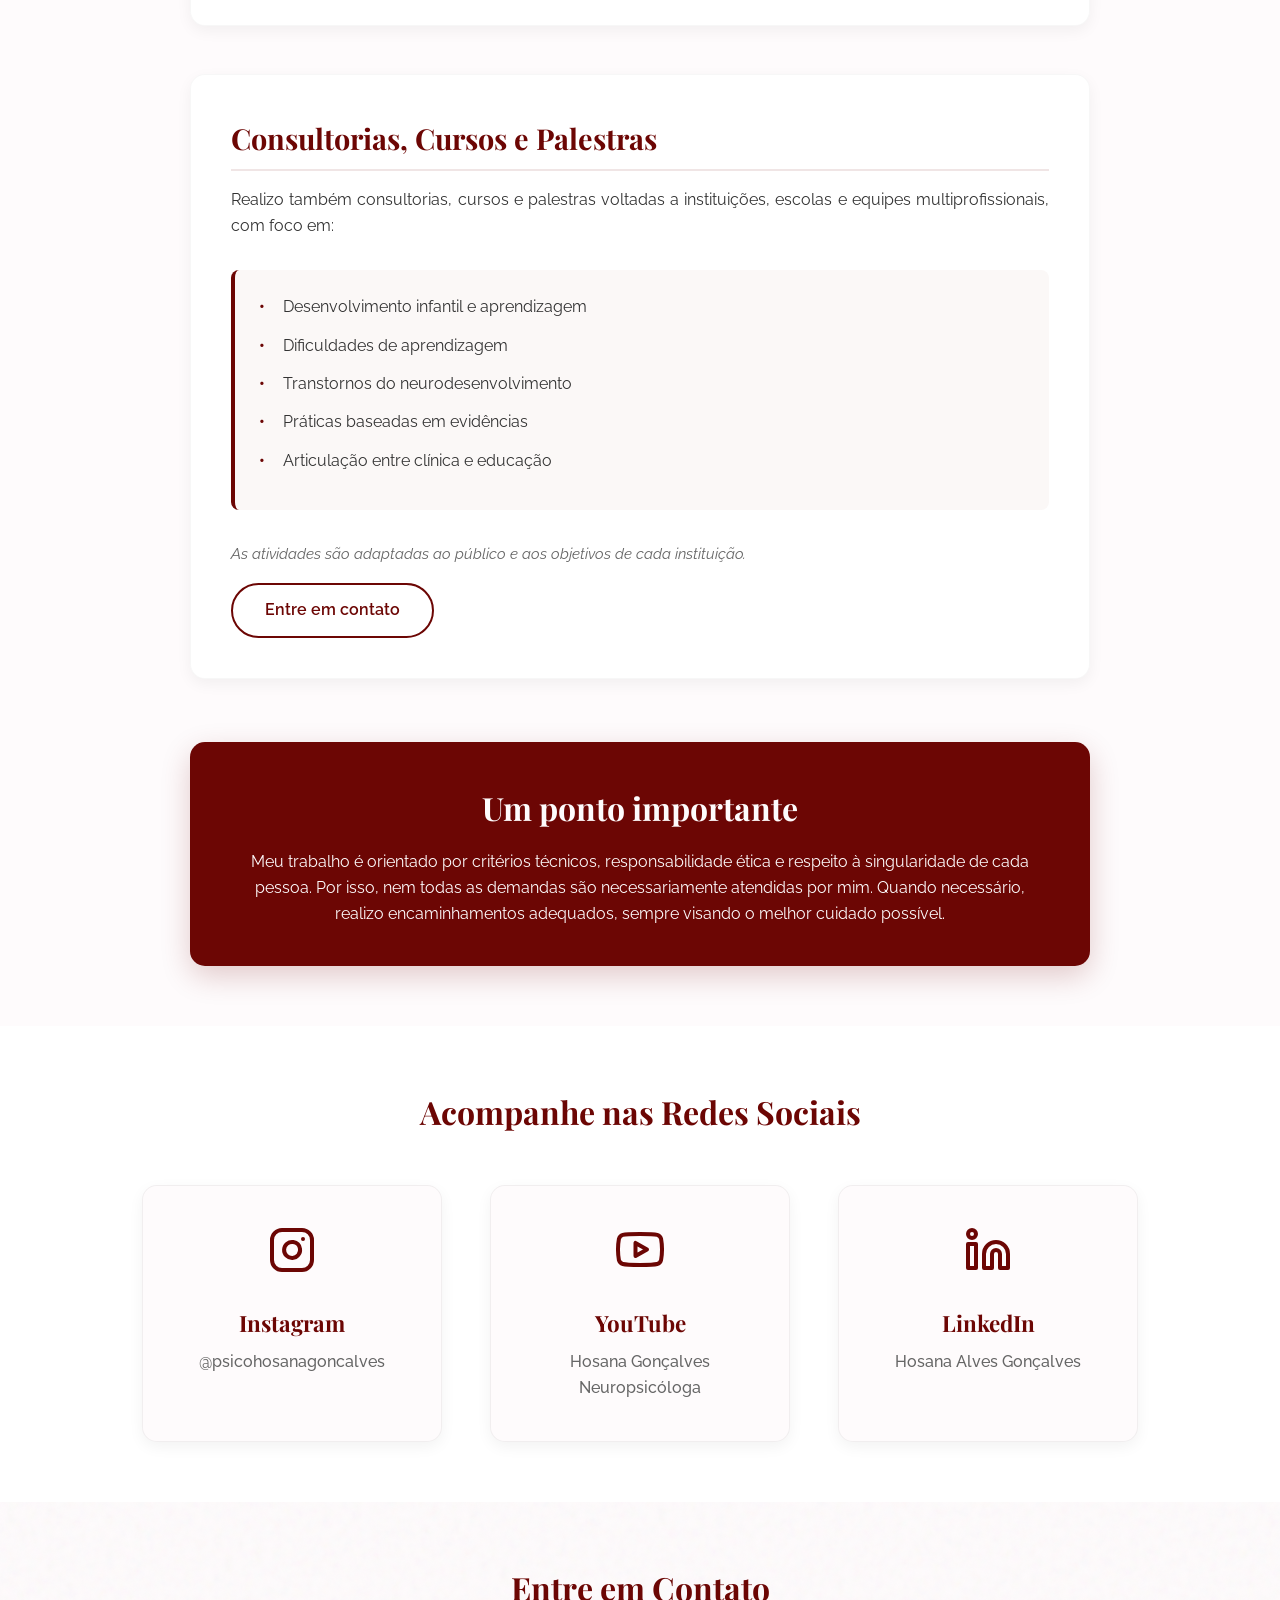
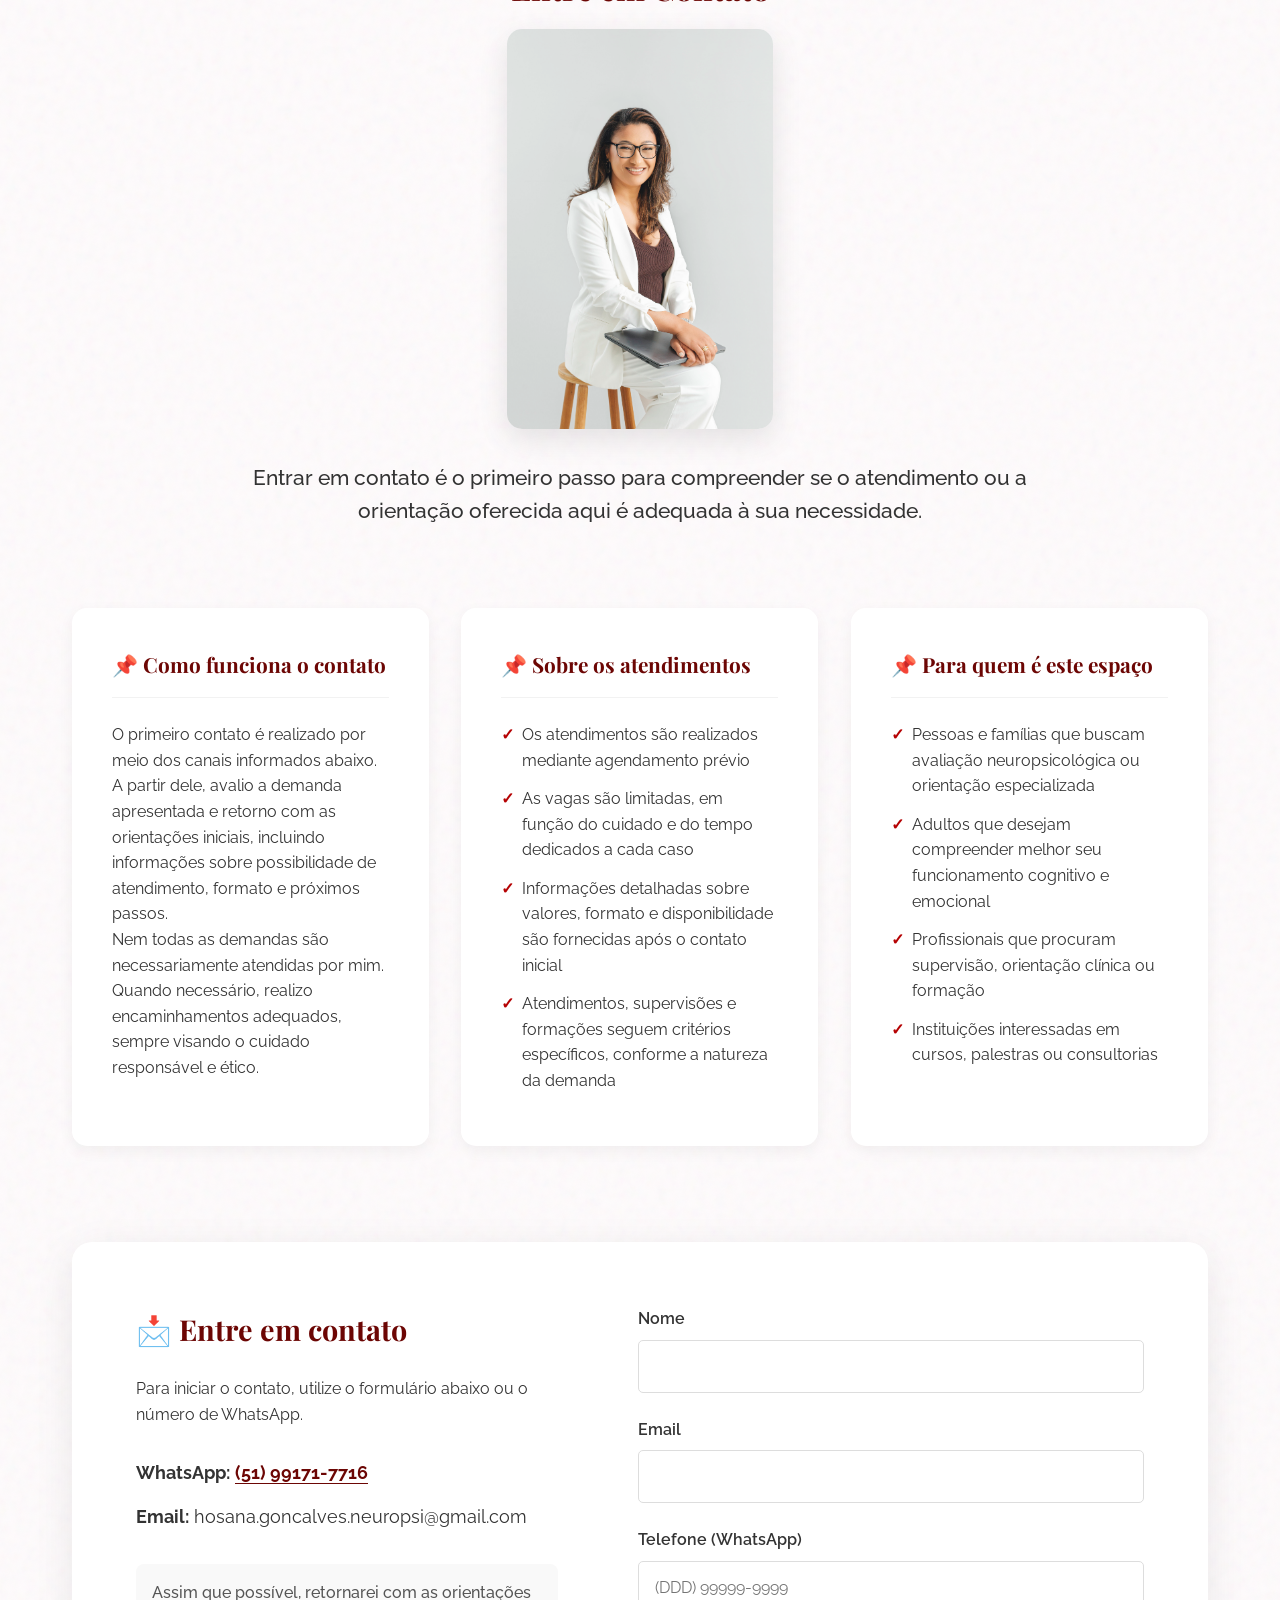
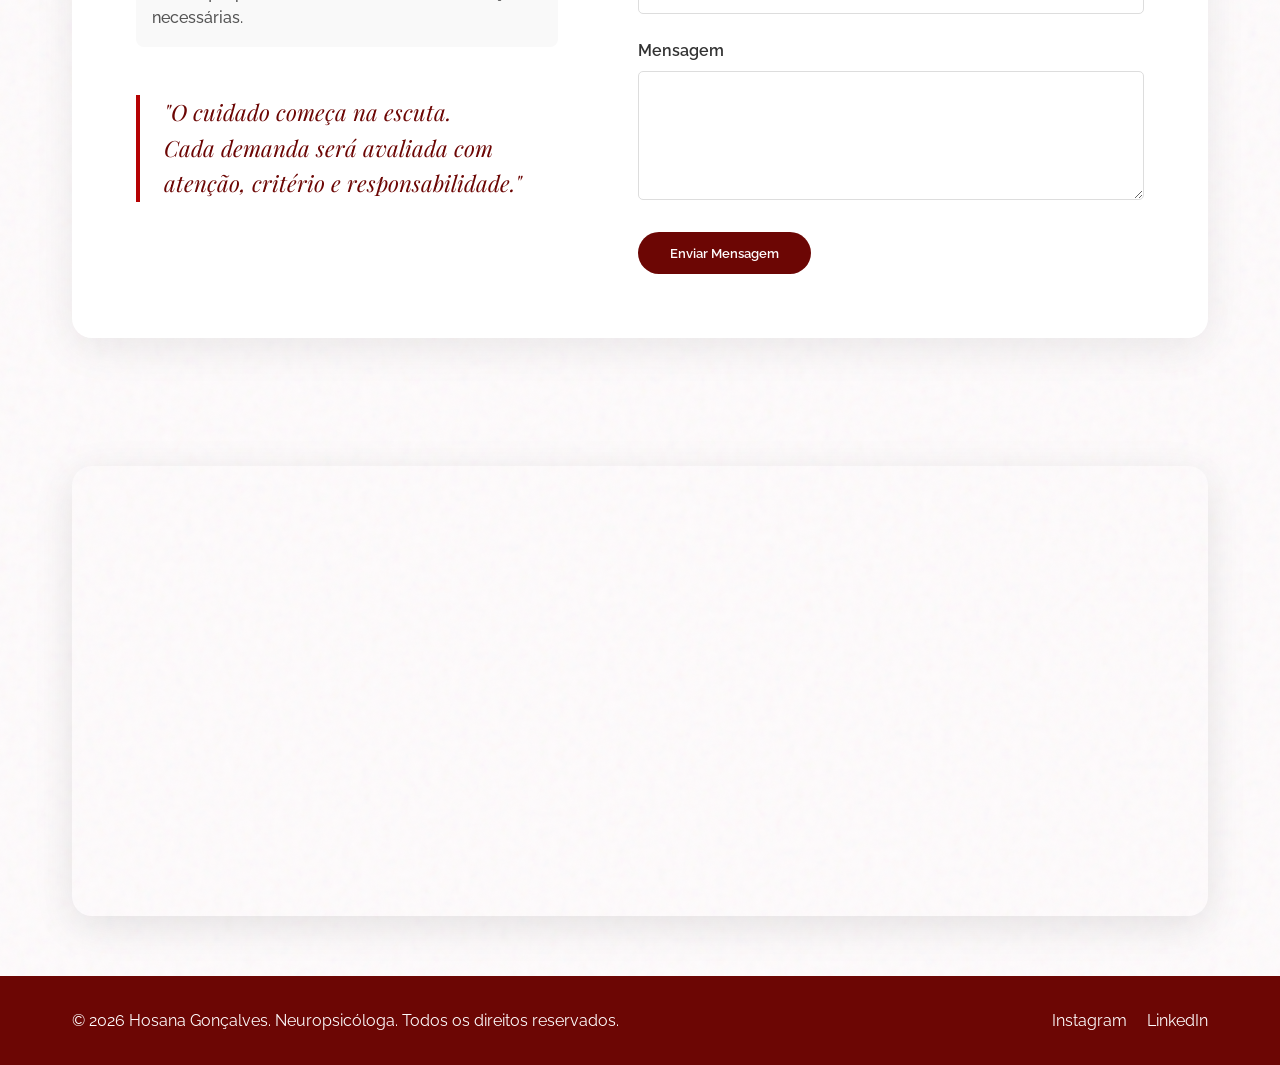
==== commit 5d1c1b1d: "Adição carrossel novo" ====
--- a/index.html
+++ b/index.html
@@ -168,7 +168,19 @@
                     <div class="carousel-track">
                         <div class="carousel-item active">
                             <div class="gallery-image-wrapper">
-                                <img src="Imagens/Carrossel/Carrossel1/ImgC1.jpeg" alt="III Semana de Prevenção ao Bullying"
+                                <img src="Imagens/Carrossel/Carrossel4/ImgC4jpeg" alt="Formação para equipes escolares"
+                                    loading="lazy">
+                            </div>
+                            <div class="gallery-content">
+                                <h3>Formação para equipes escolares: compreensão dos estudantes do público da inclusão - Colégio Marista Rosário - abril de 2026</h3>
+                                <h4>Palestra voltada à formação de monitores e equipes pedagógicas, com foco na compreensão dos diferentes perfis de desenvolvimento e aprendizagem presentes no contexto da inclusão escolar.</h4>
+                                <p>A atividade abordou, de forma didática e fundamentada, as principais características comportamentais e educacionais de quadros frequentes no cotidiano escolar, como Transtorno do Espectro Autista (TEA), altas habilidades/superdotação, Transtorno do Déficit de Atenção/Hiperatividade (TDAH), transtornos de aprendizagem, Transtorno Opositivo Desafiador (TOD) e deficiências.</p>
+                                <p>O objetivo foi qualificar o olhar dos profissionais para a observação e acompanhamento dos estudantes, favorecendo práticas mais sensíveis às diferentes formas de aprender e se desenvolver.</p>
+                            </div>
+                        </div>
+                        <div class="carousel-item">
+                            <div class="gallery-image-wrapper">
+                                <img src="Imagens/Carrossel/Carrossel1/ImgC1Novo.jpeg" alt="III Semana de Prevenção ao Bullying"
                                     loading="lazy">
                             </div>
                             <div class="gallery-content">
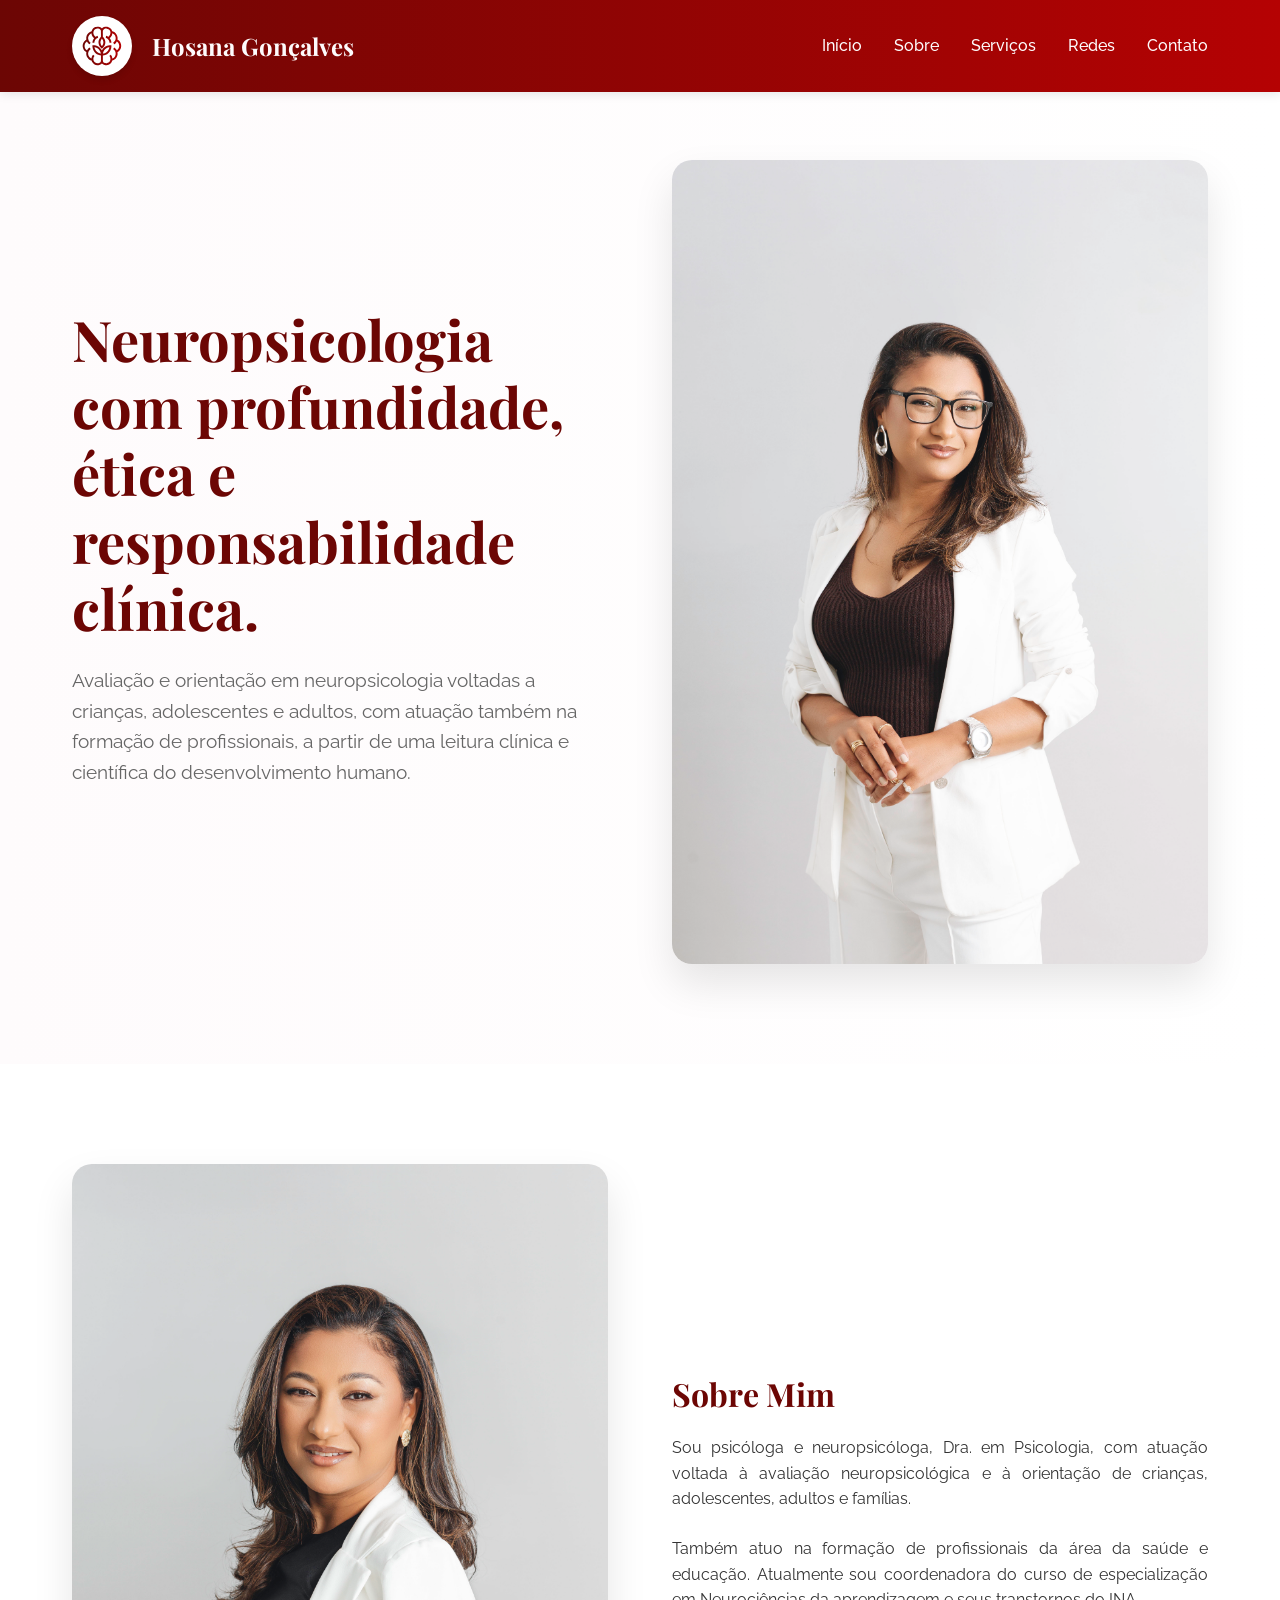
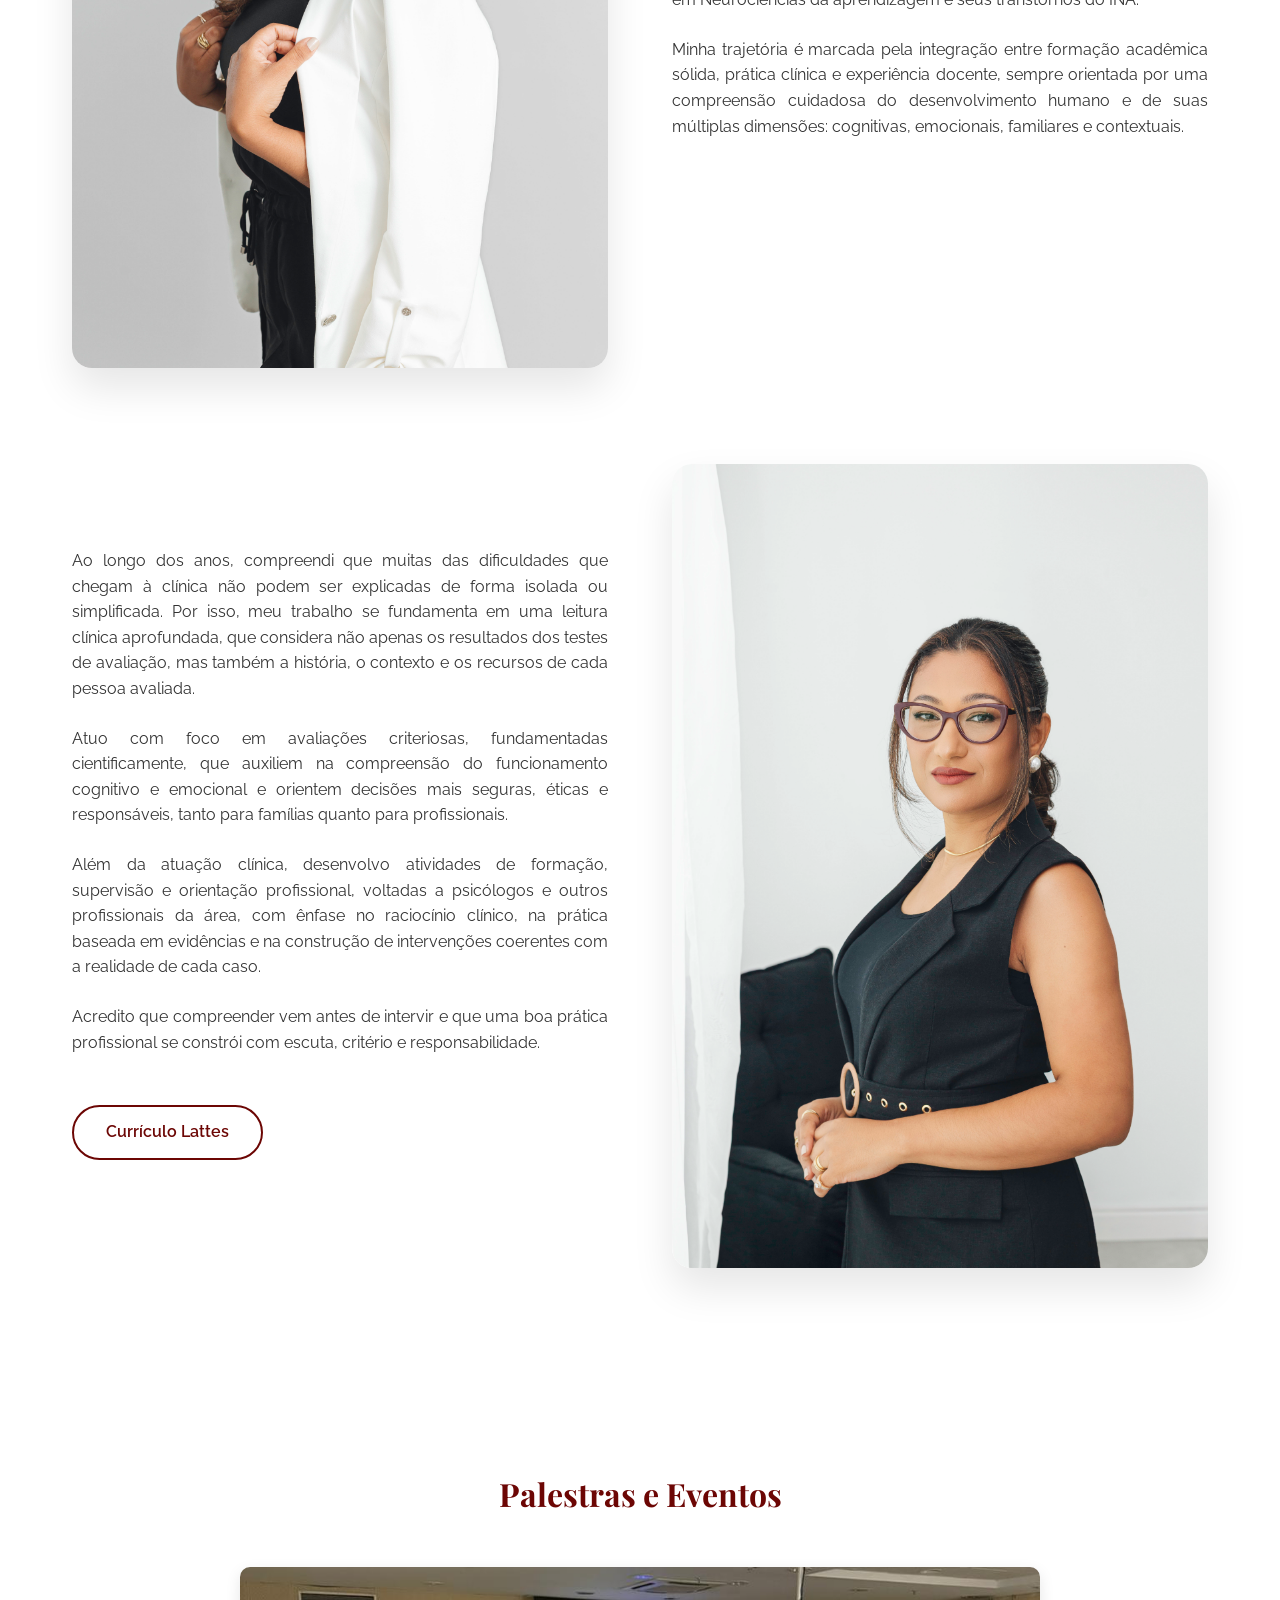
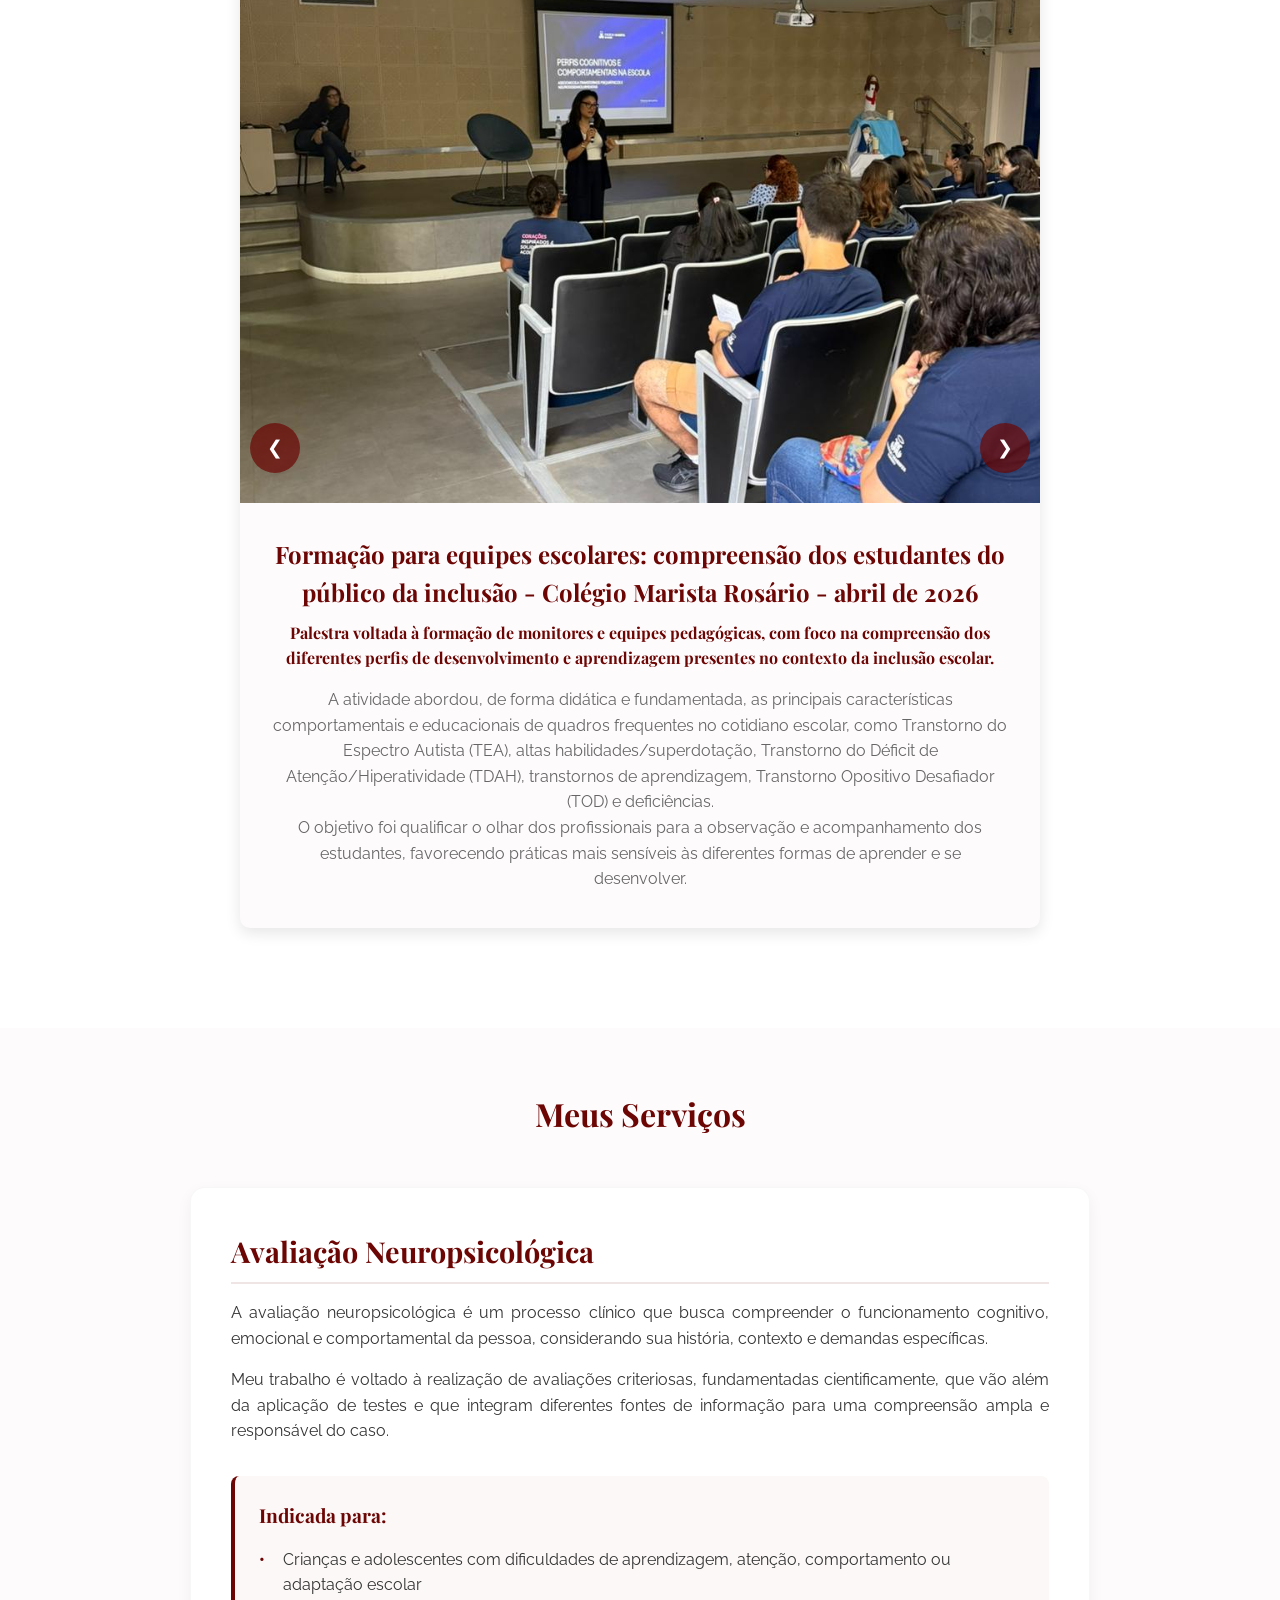
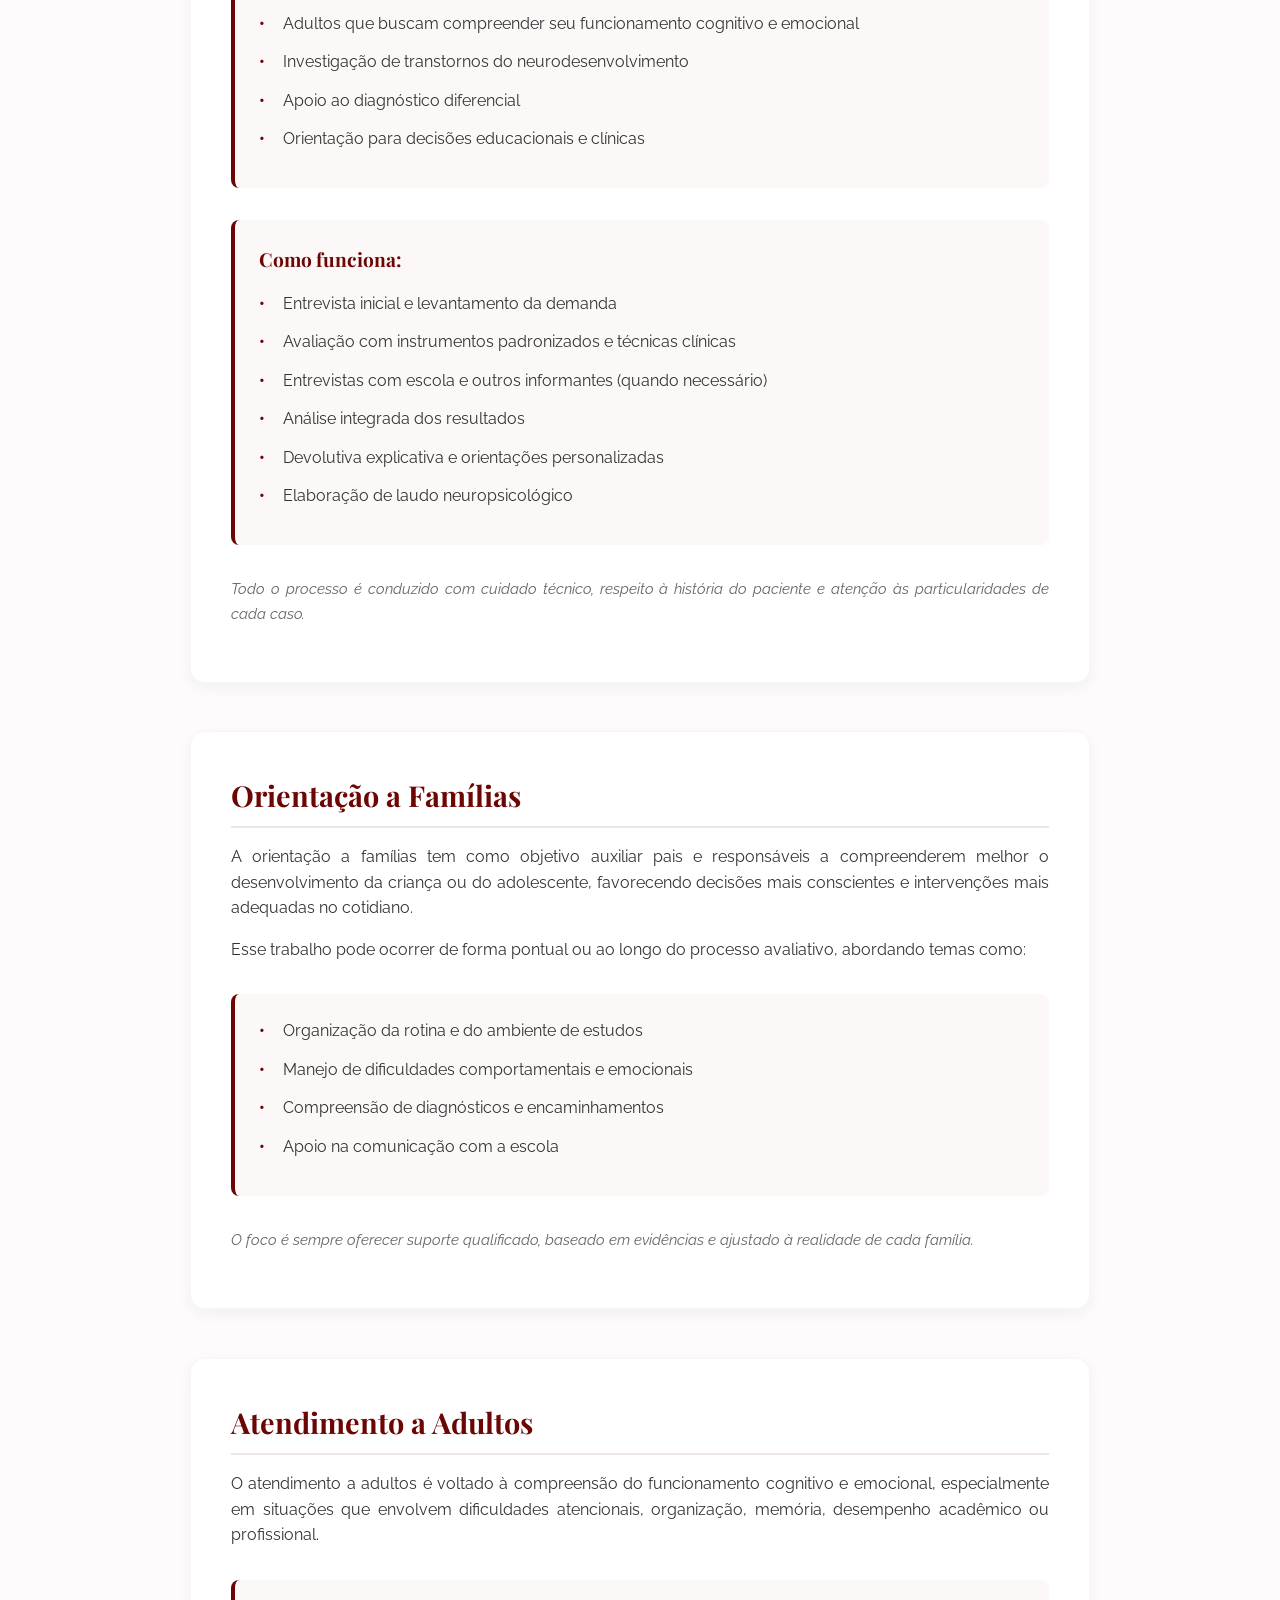
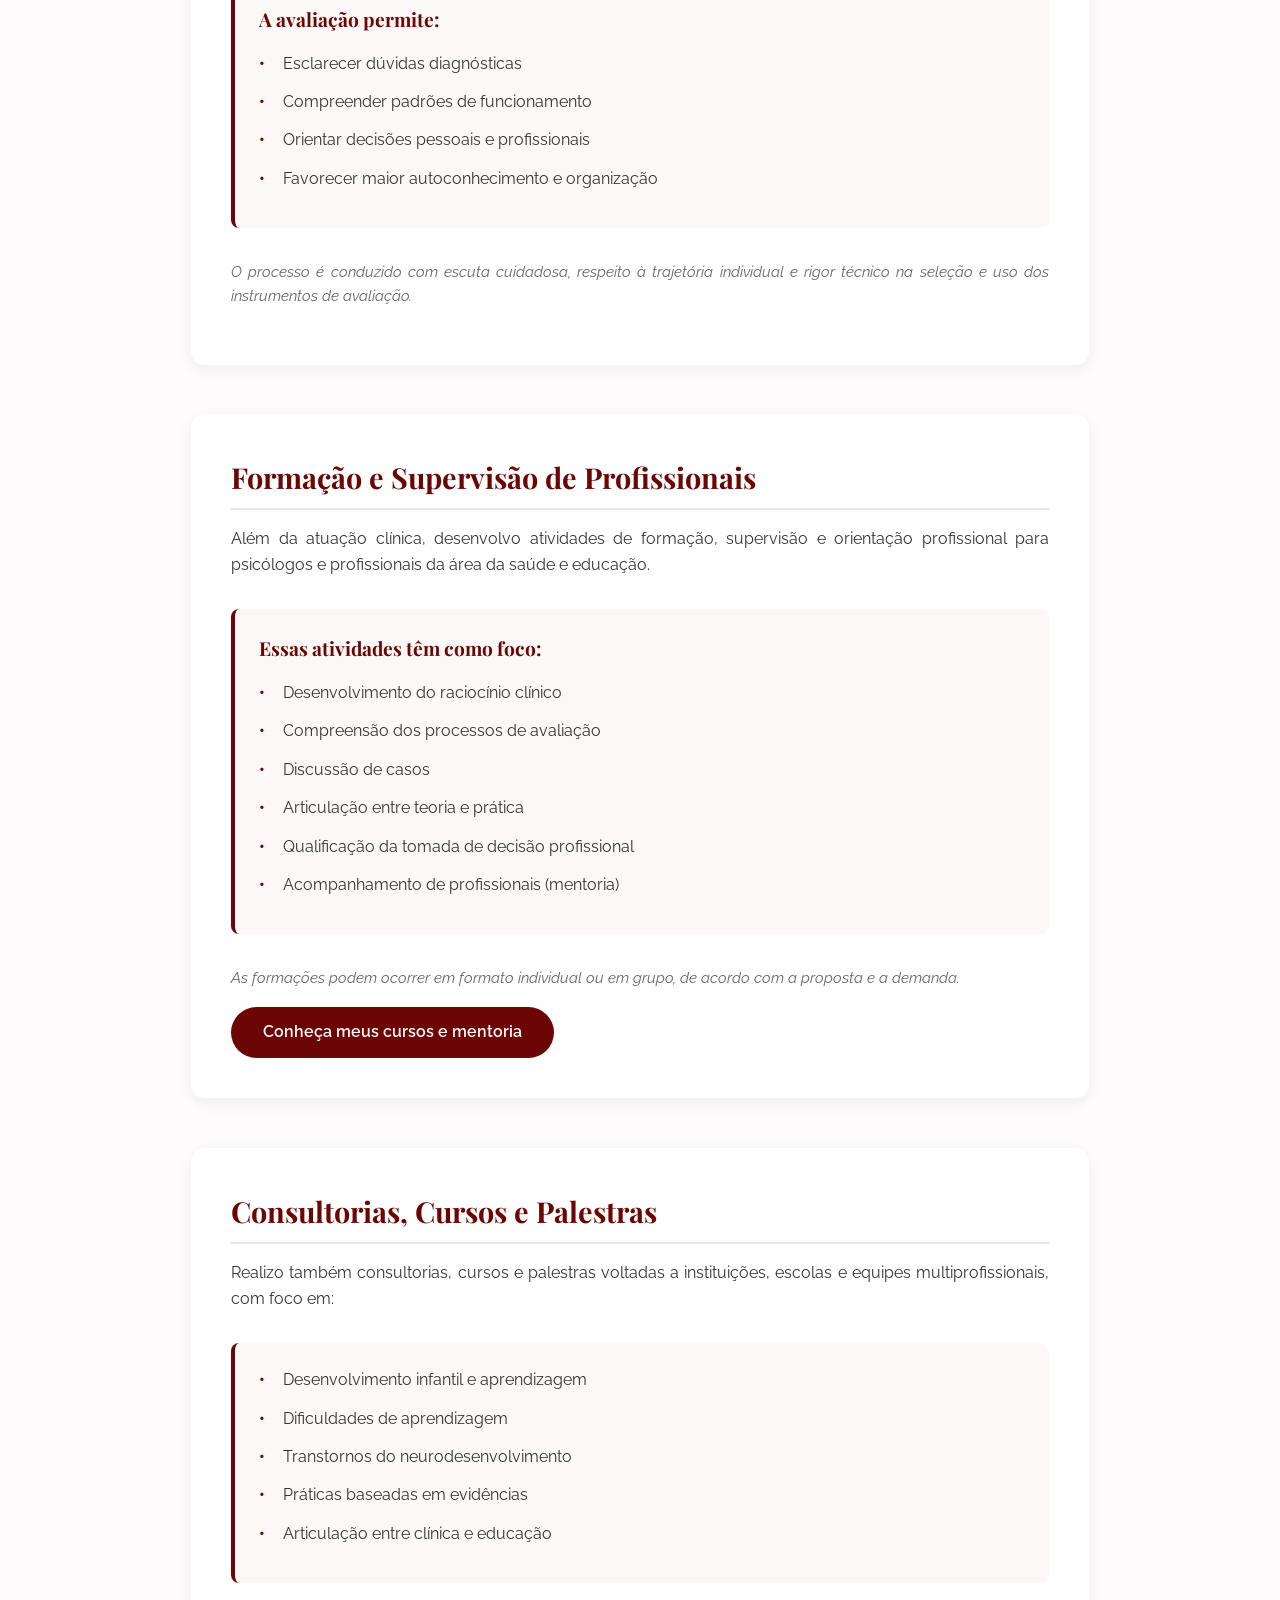
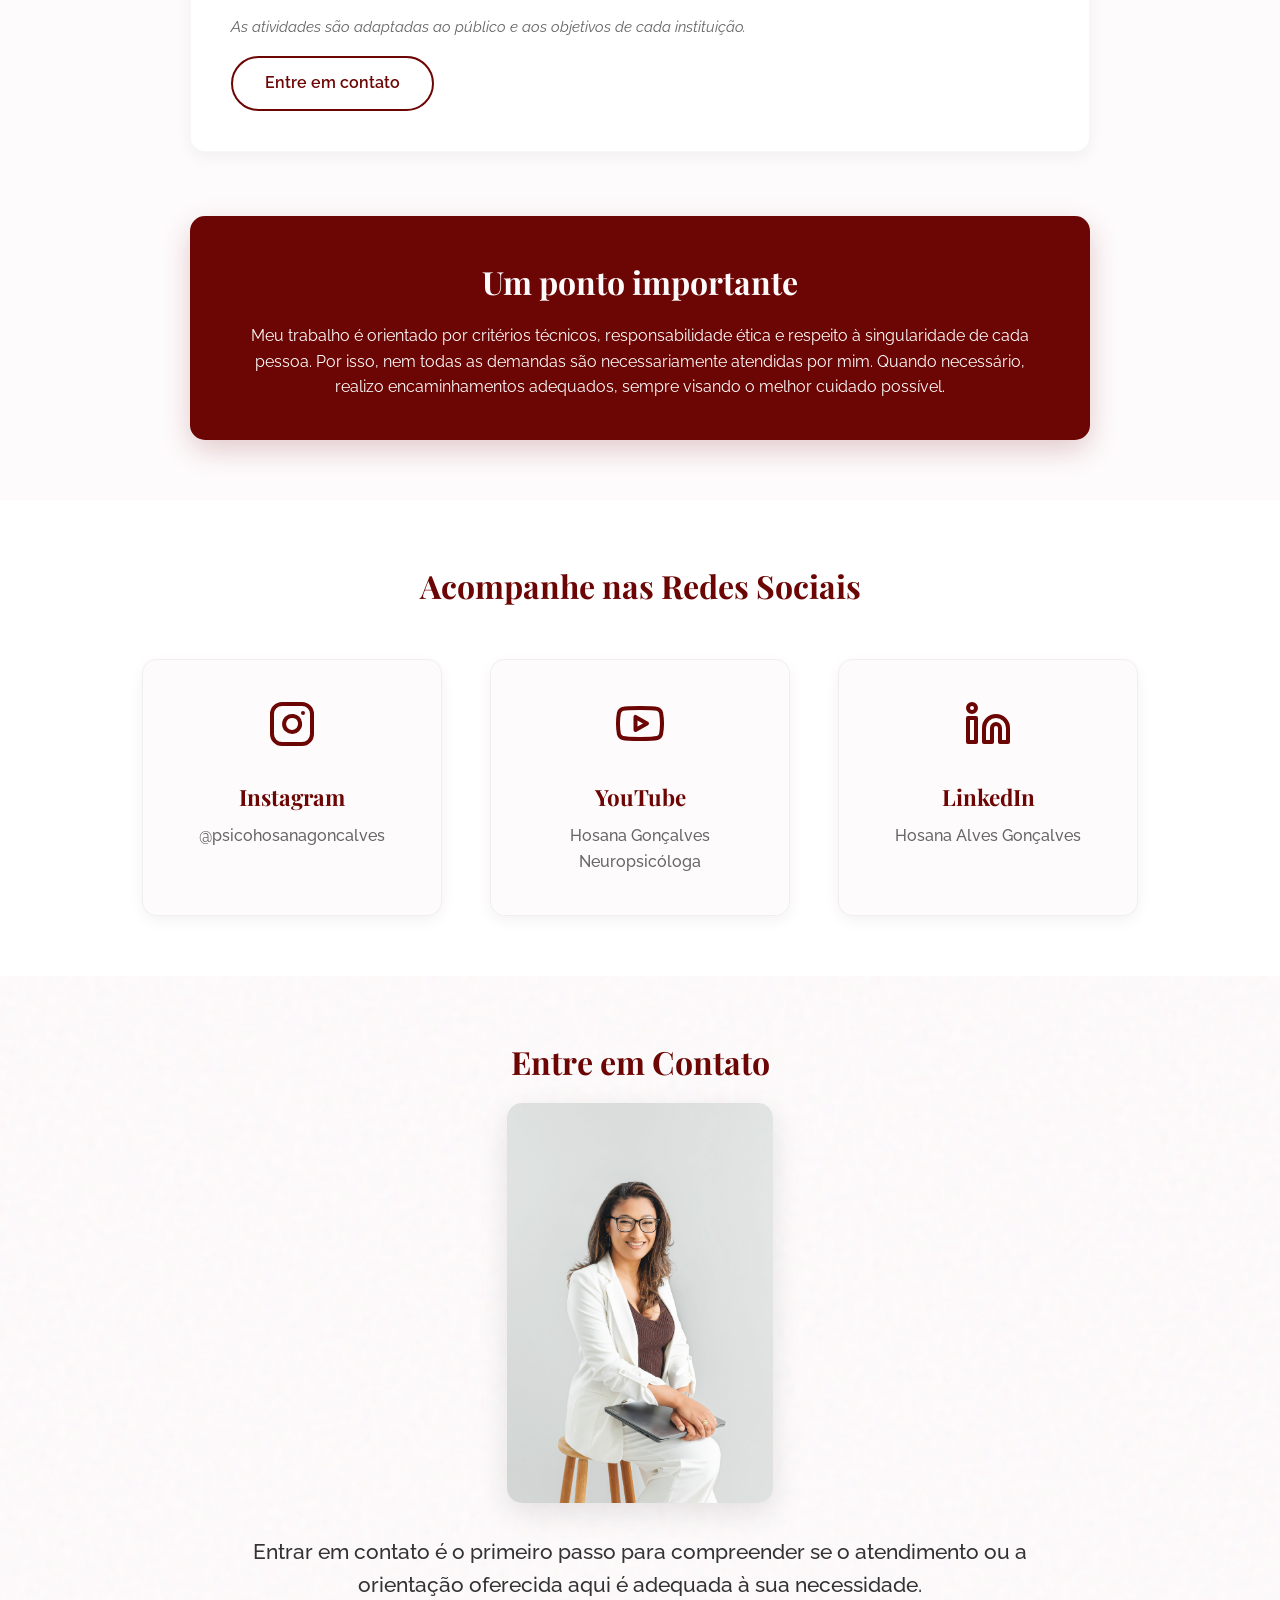
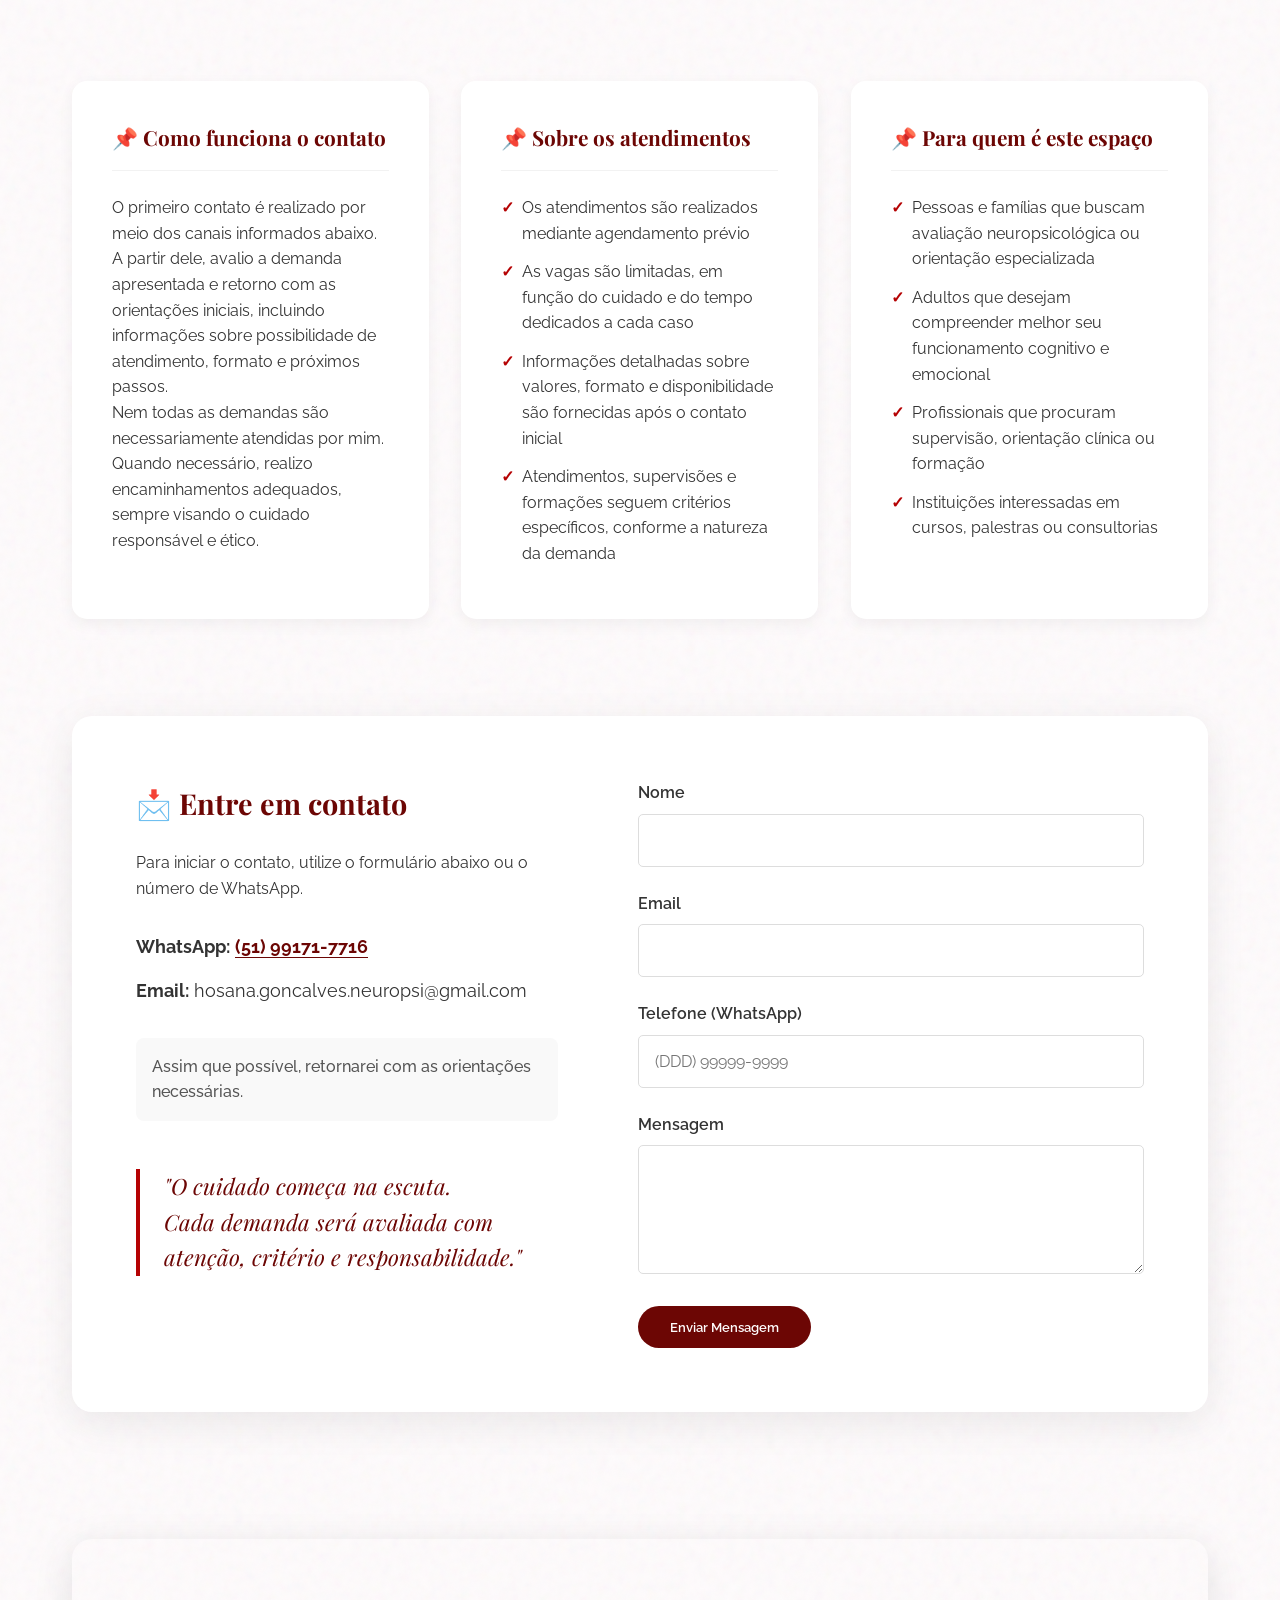
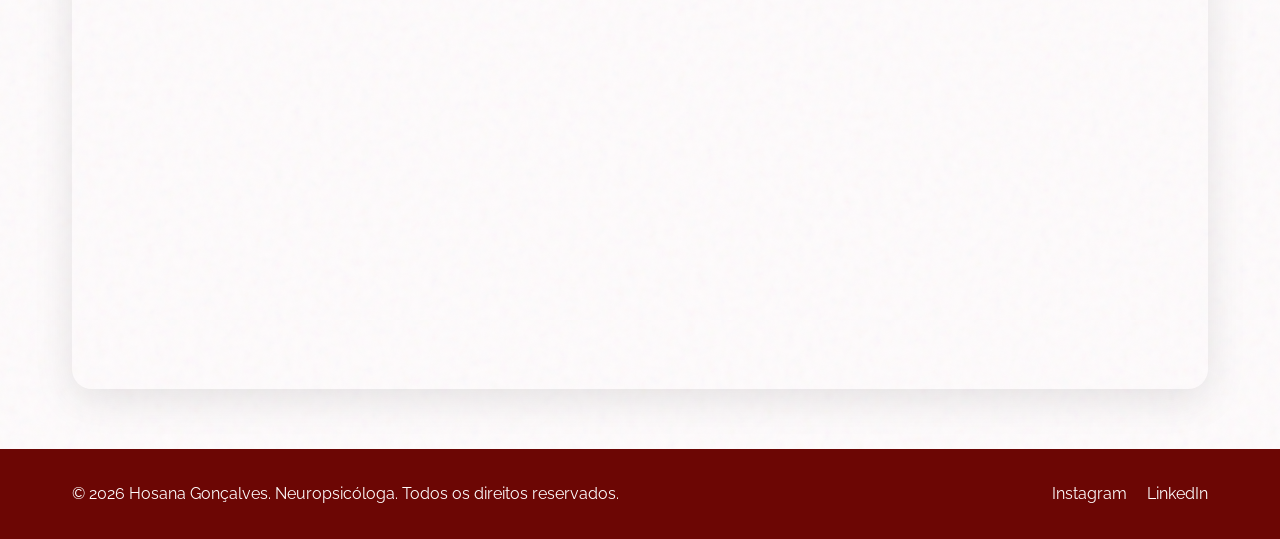
==== commit c5ad0a31: "Correcao carrossel4" ====
--- a/index.html
+++ b/index.html
@@ -168,7 +168,7 @@
                     <div class="carousel-track">
                         <div class="carousel-item active">
                             <div class="gallery-image-wrapper">
-                                <img src="Imagens/Carrossel/Carrossel4/ImgC4jpeg" alt="Formação para equipes escolares"
+                                <img src="Imagens/Carrossel/Carrossel4/ImgC4.jpg" alt="Formação para equipes escolares"
                                     loading="lazy">
                             </div>
                             <div class="gallery-content">
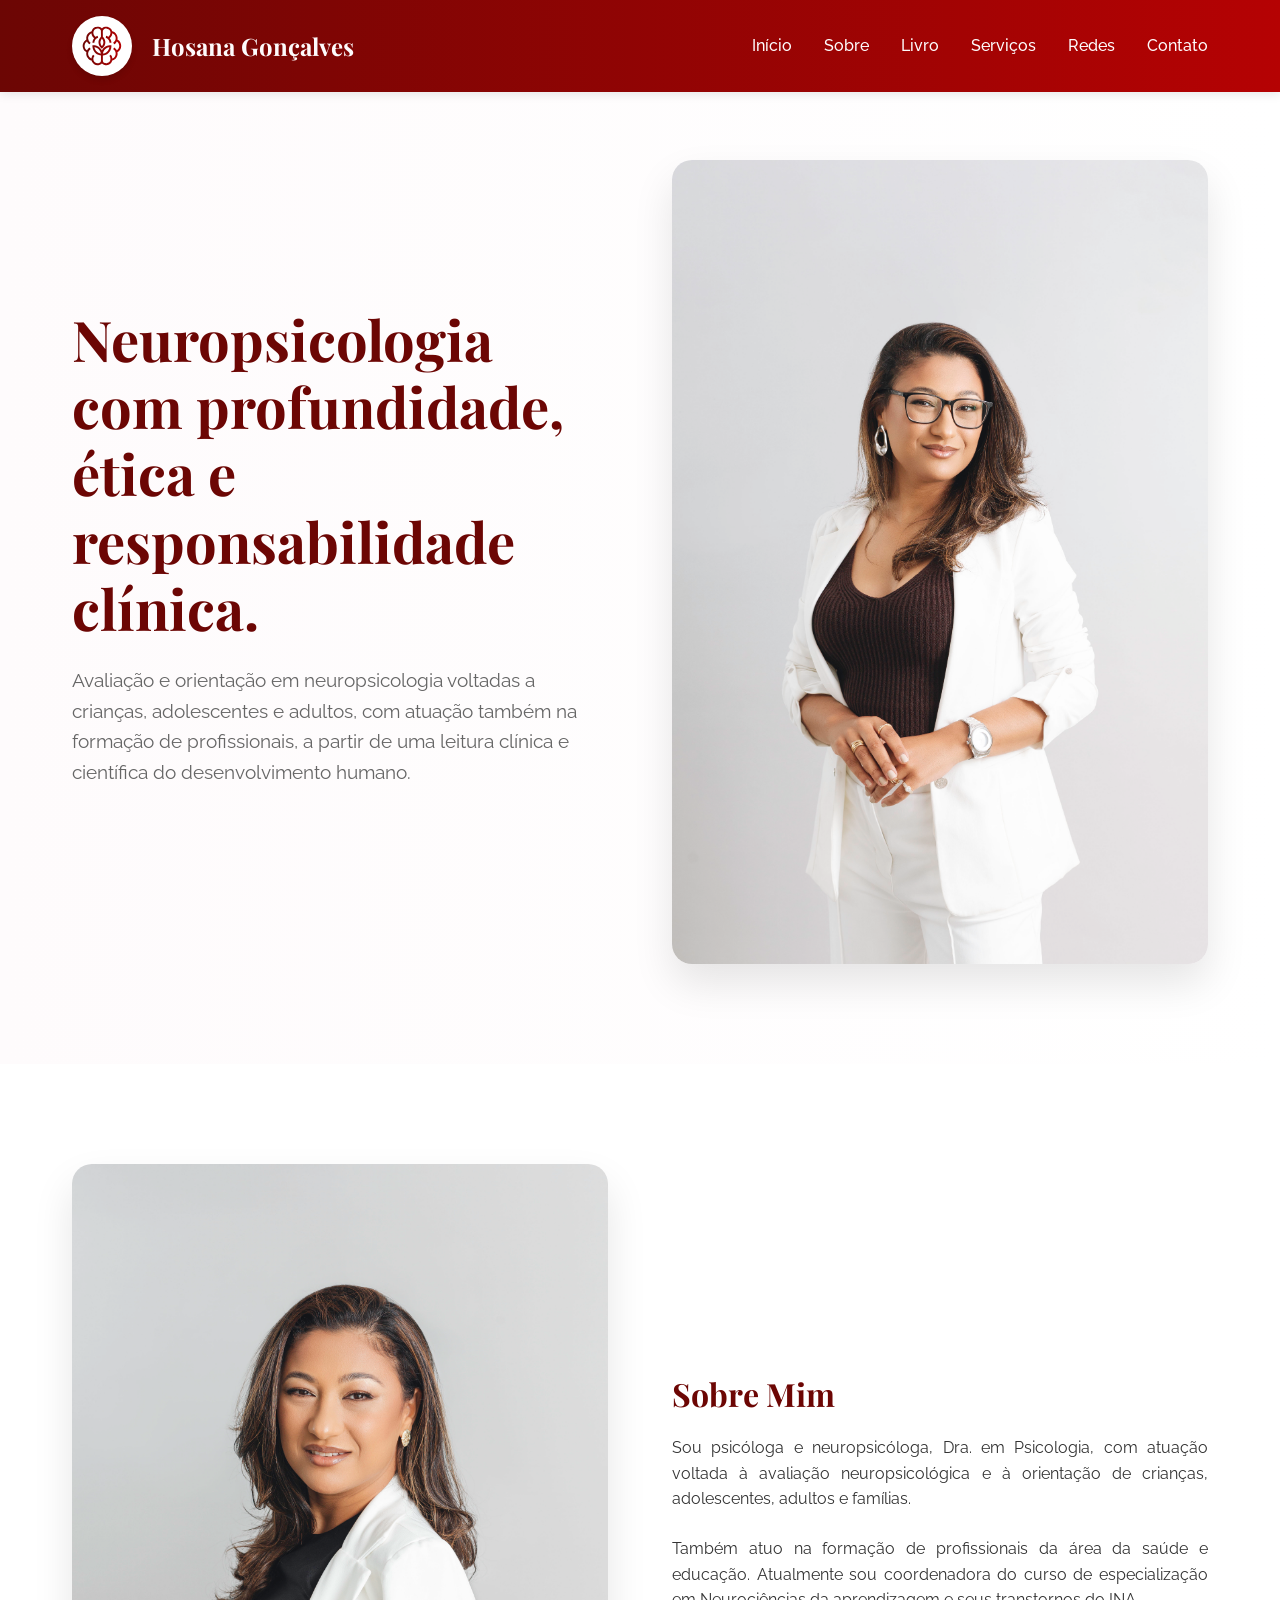
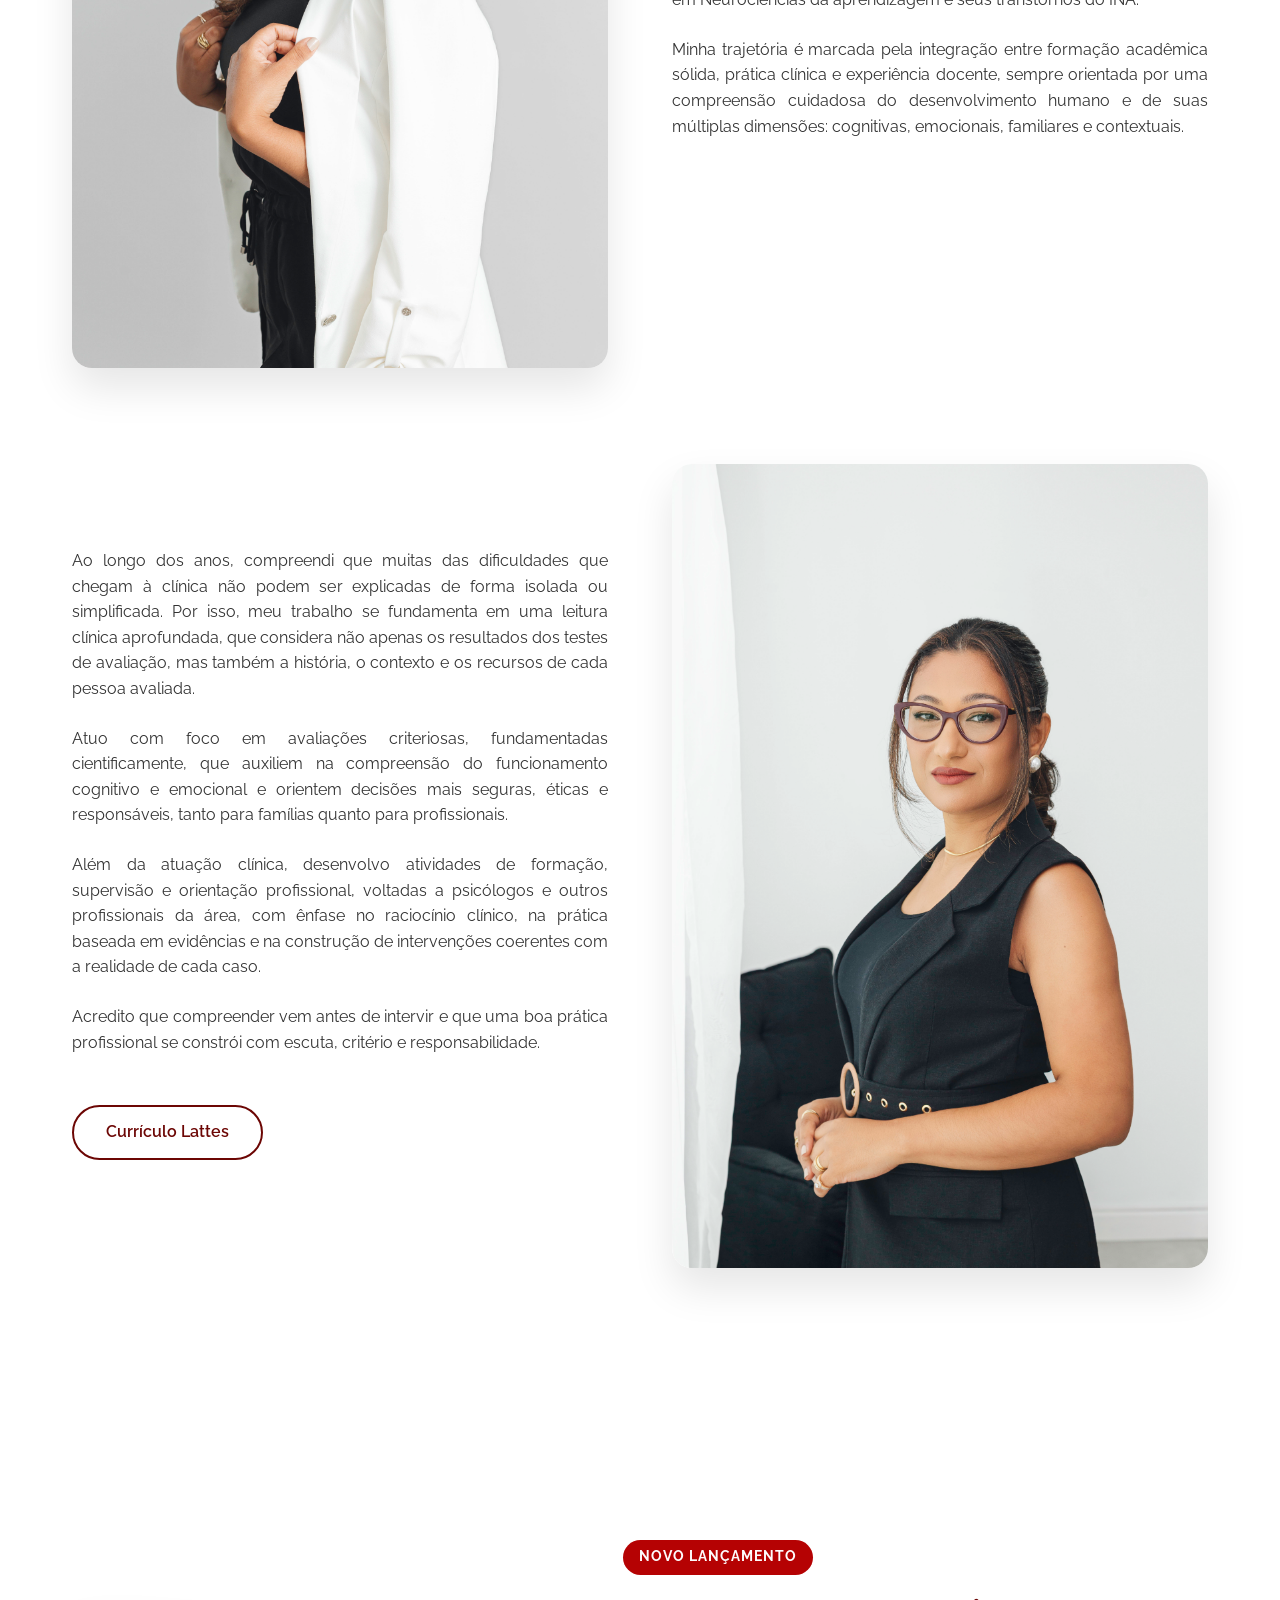
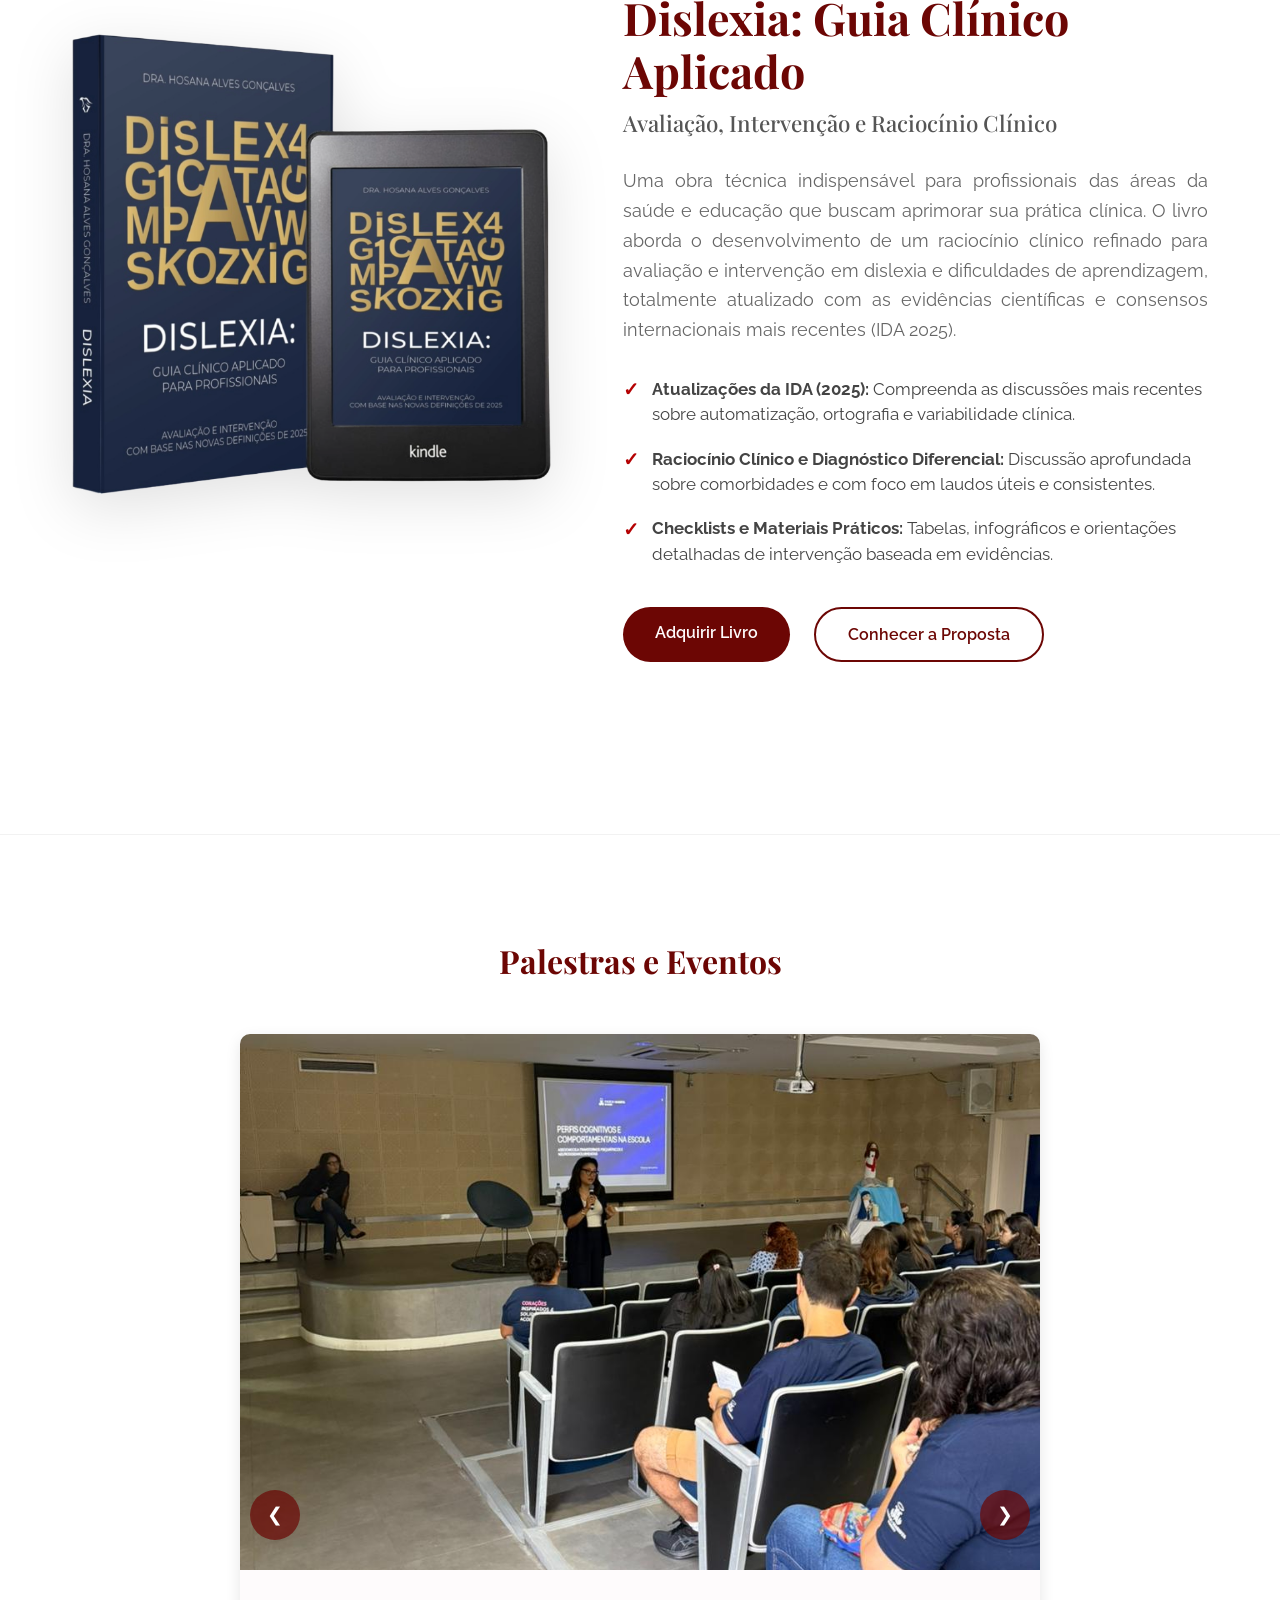
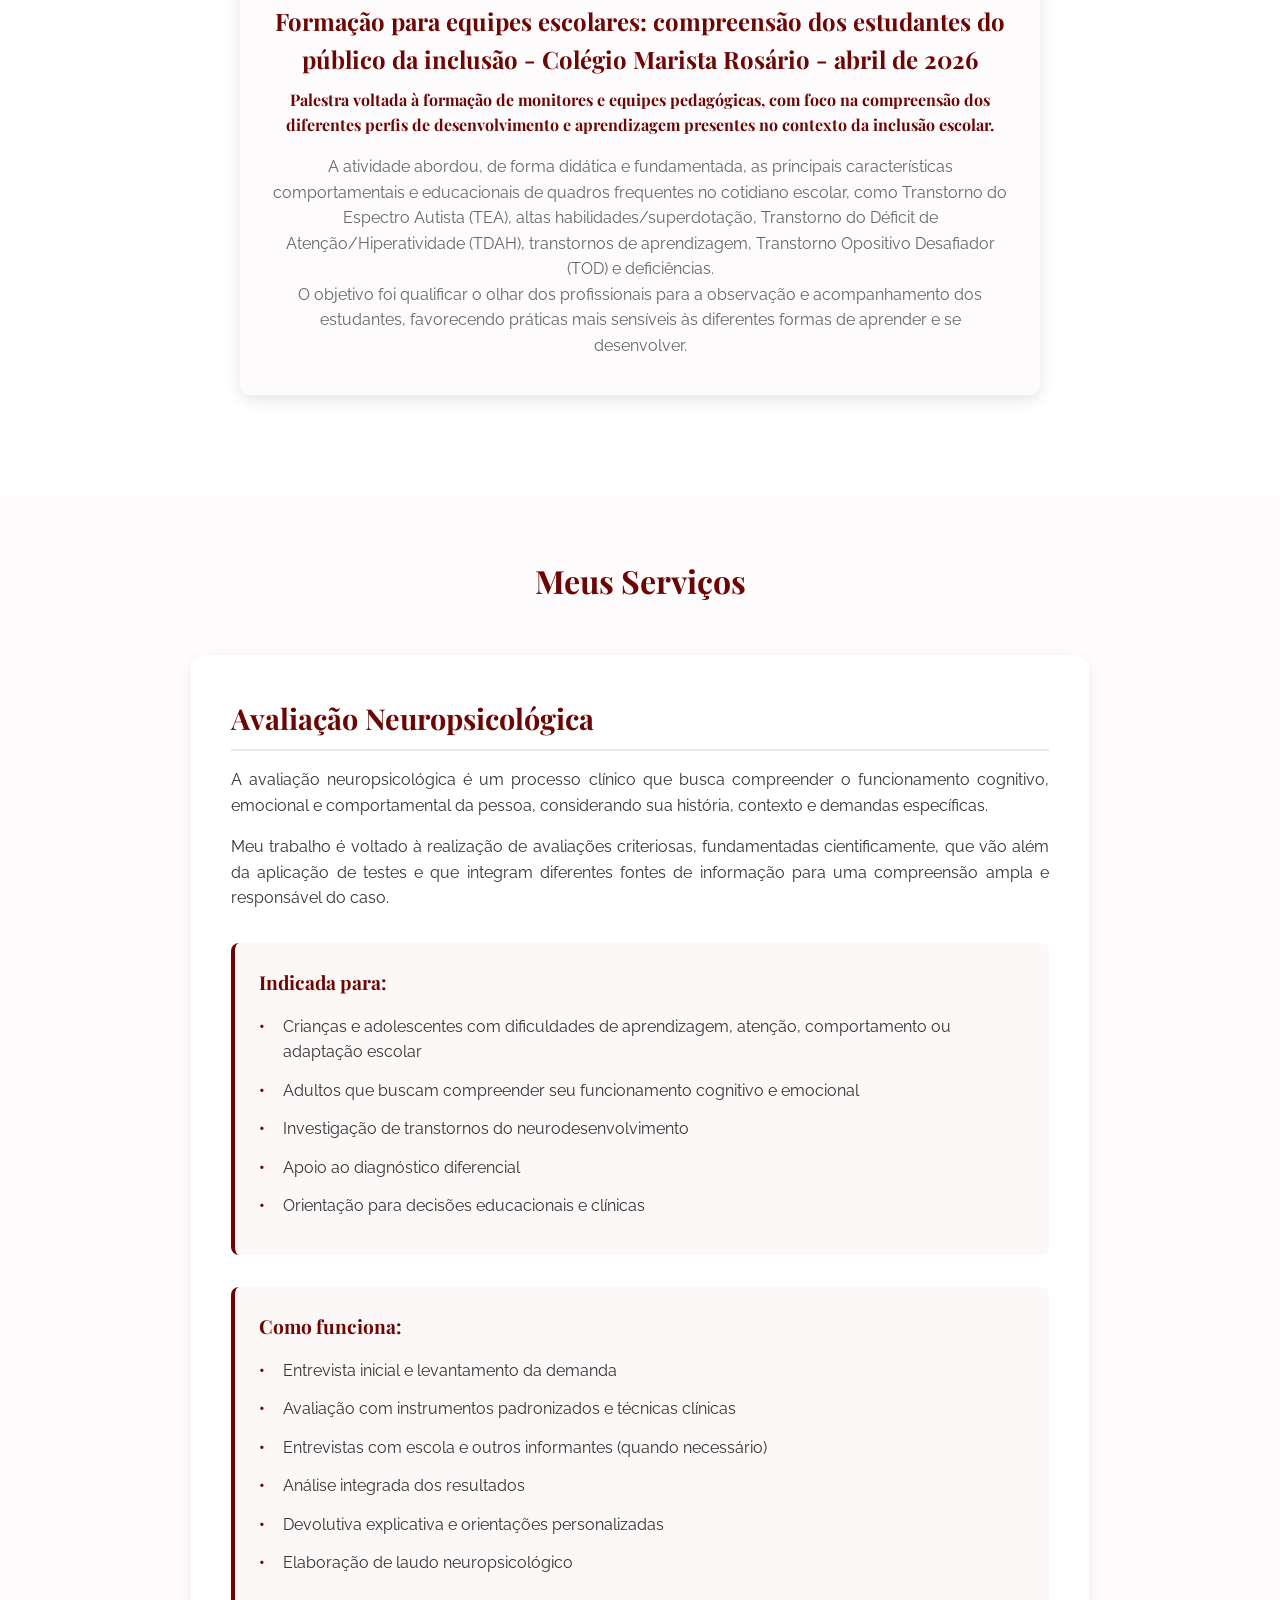
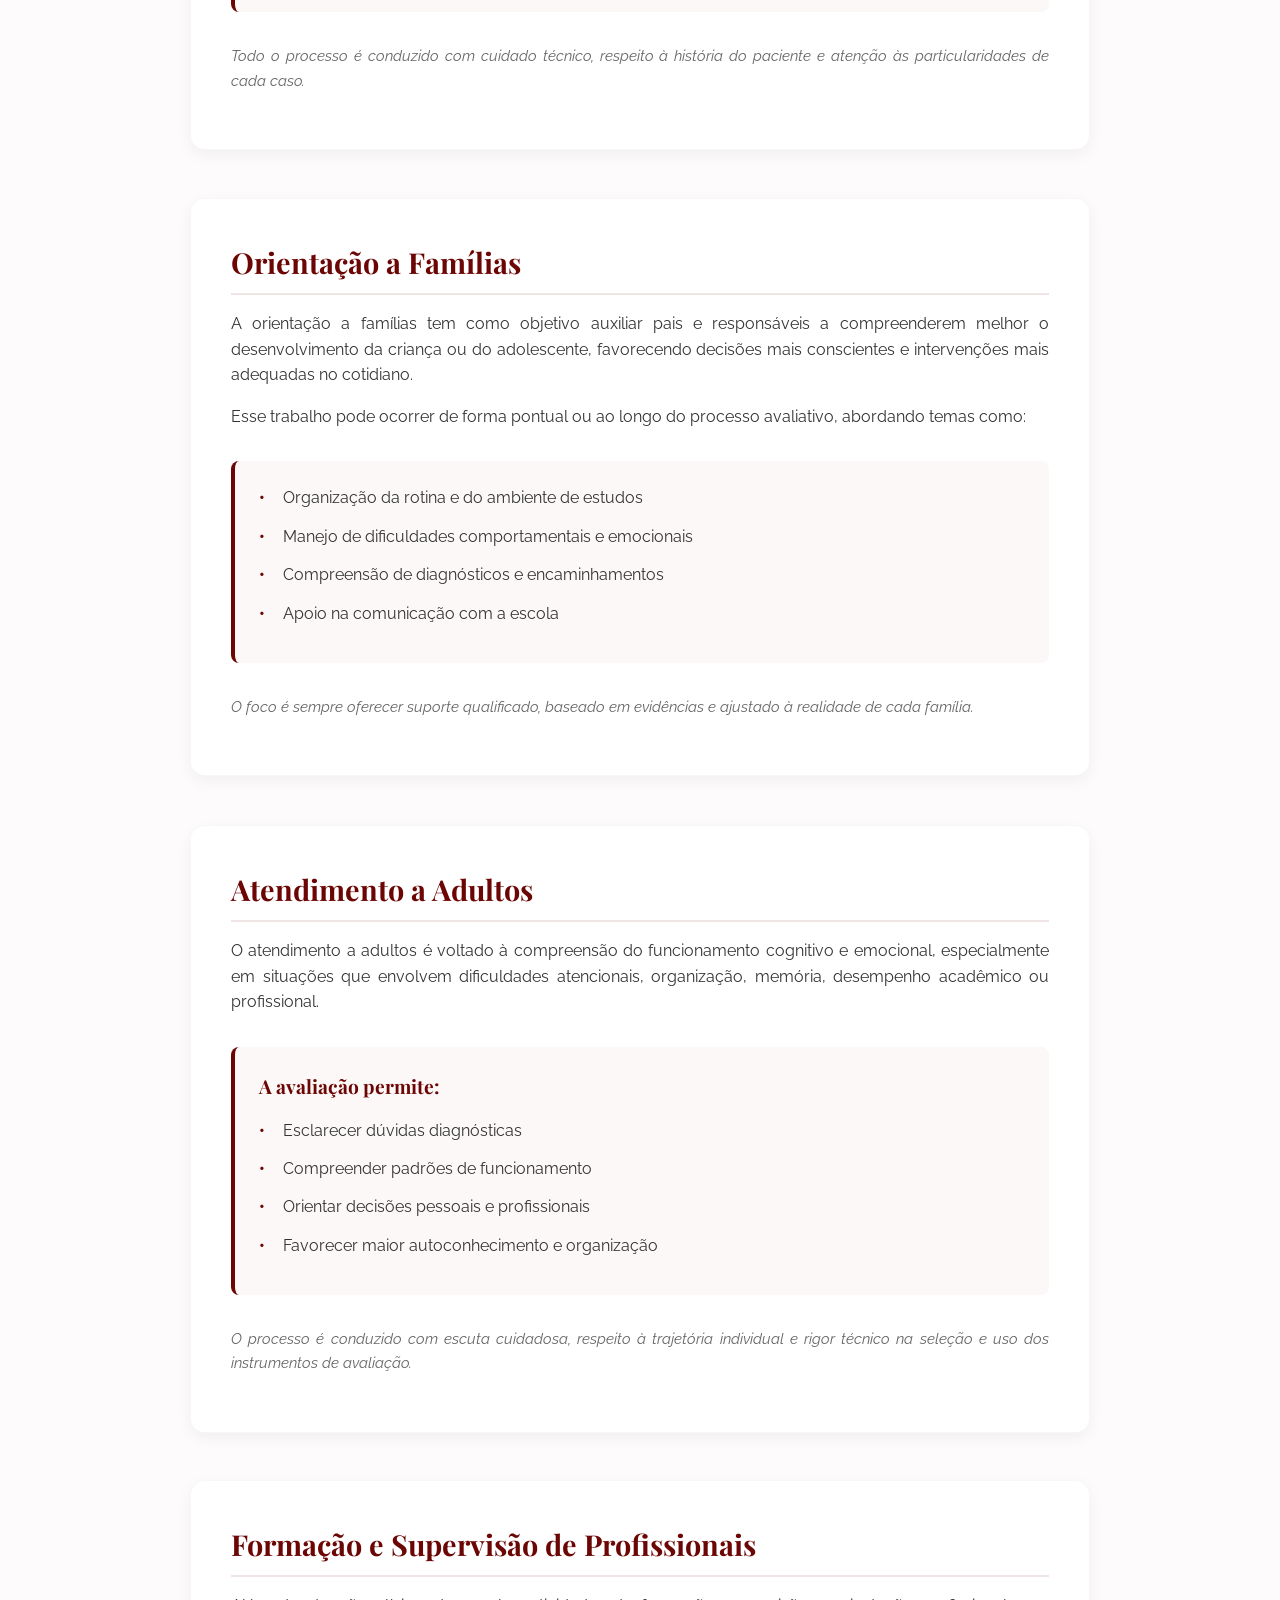
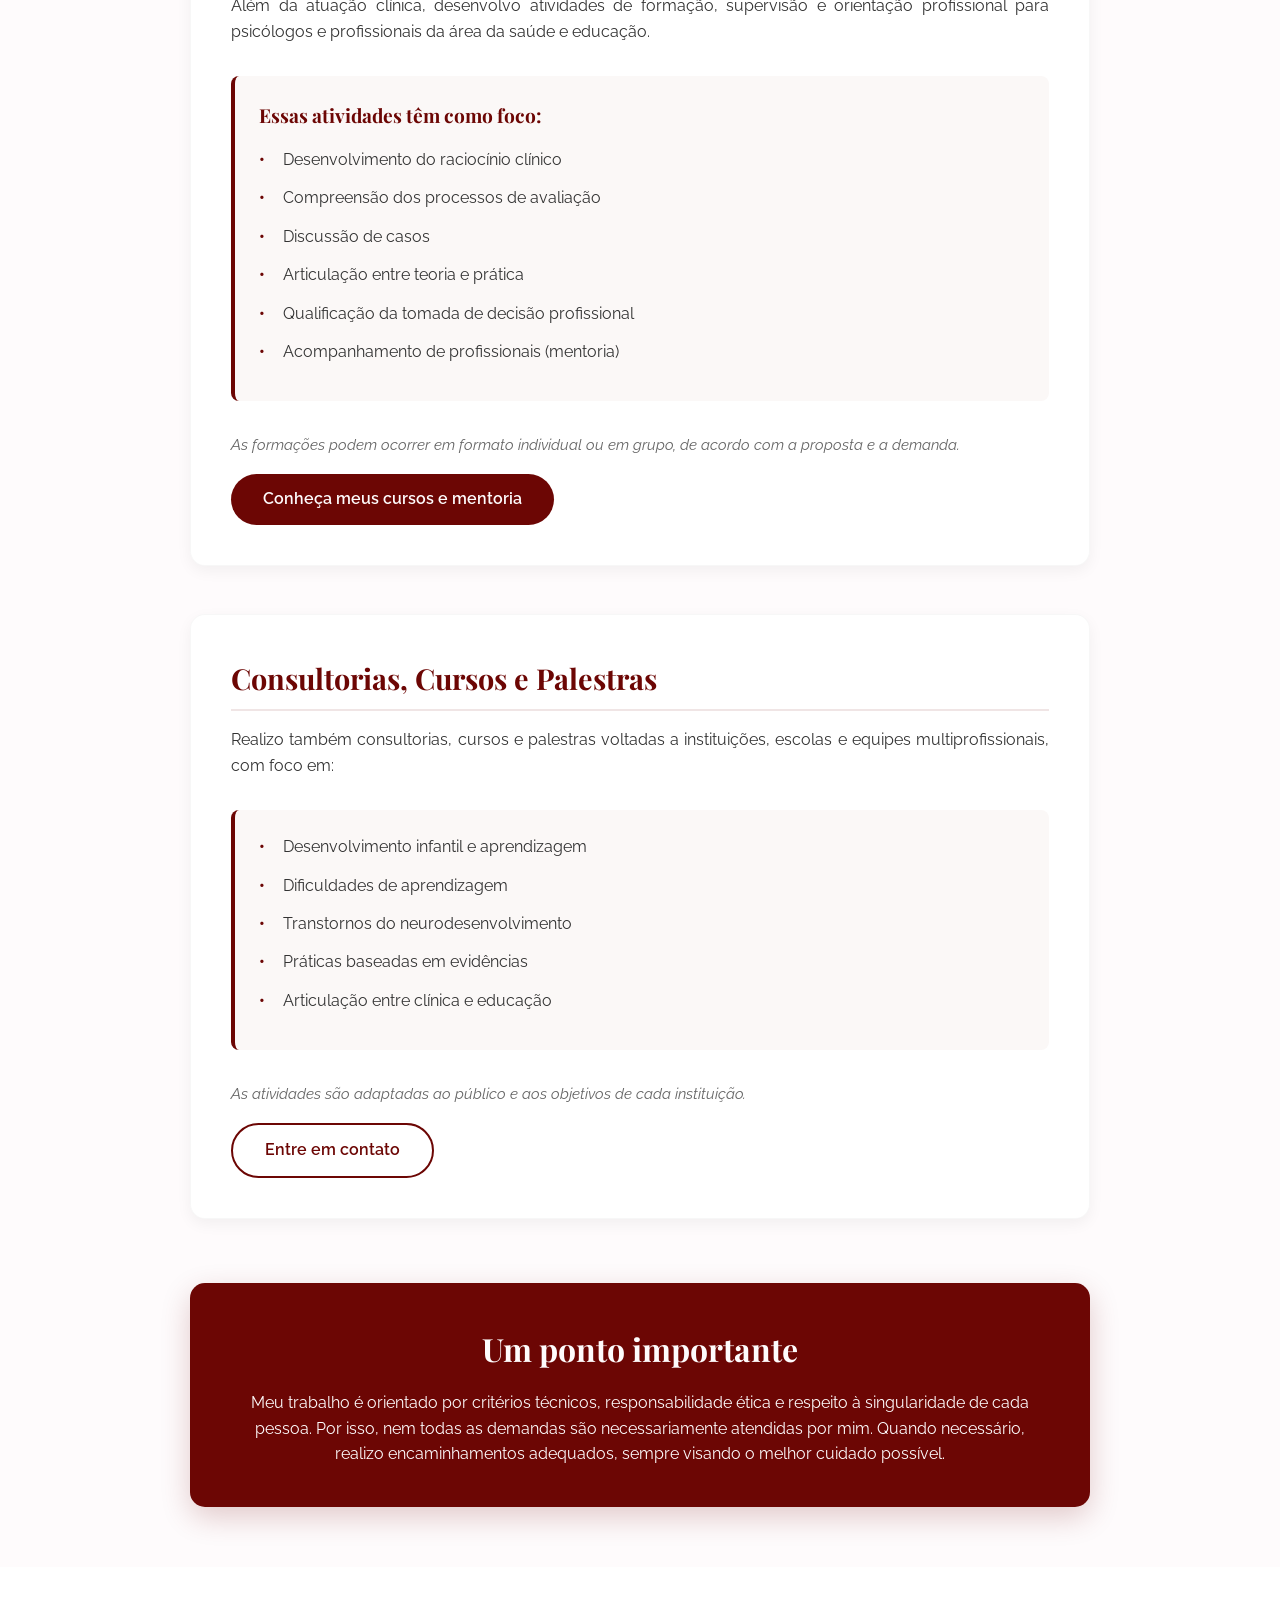
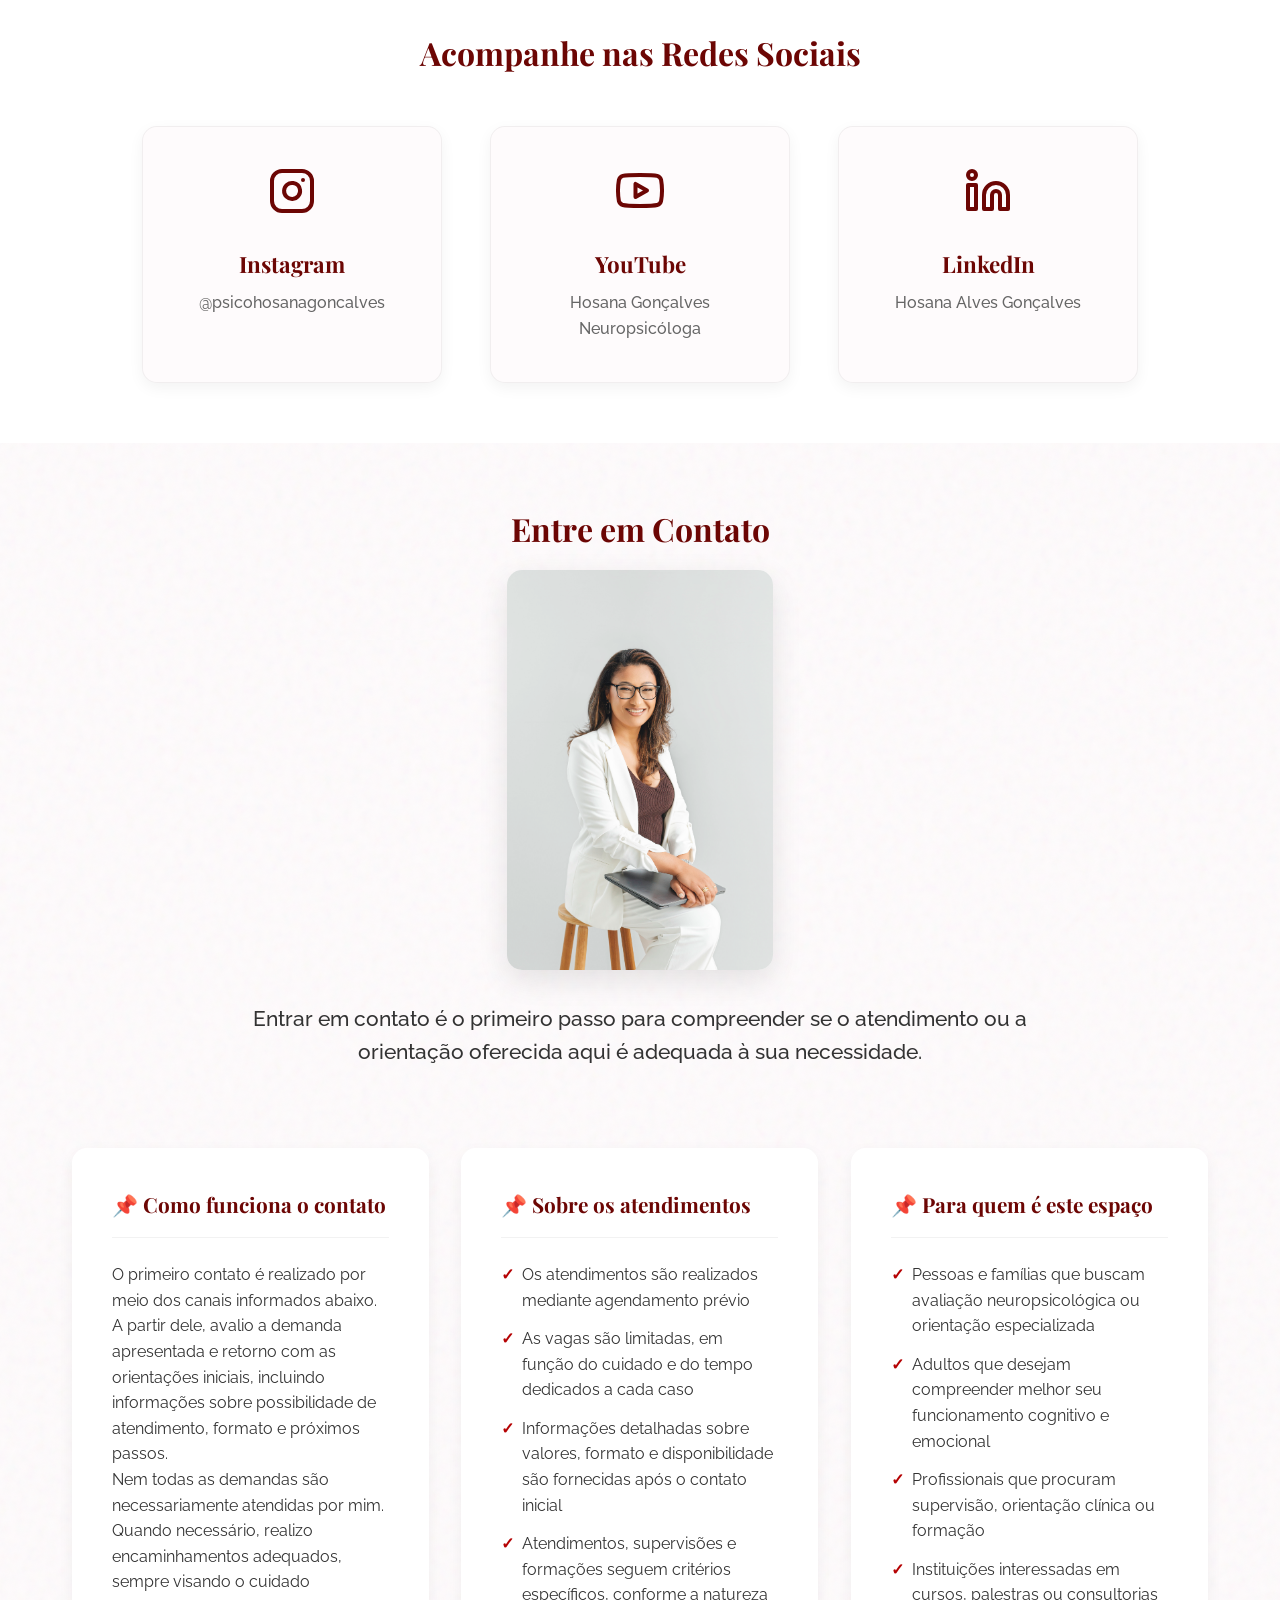
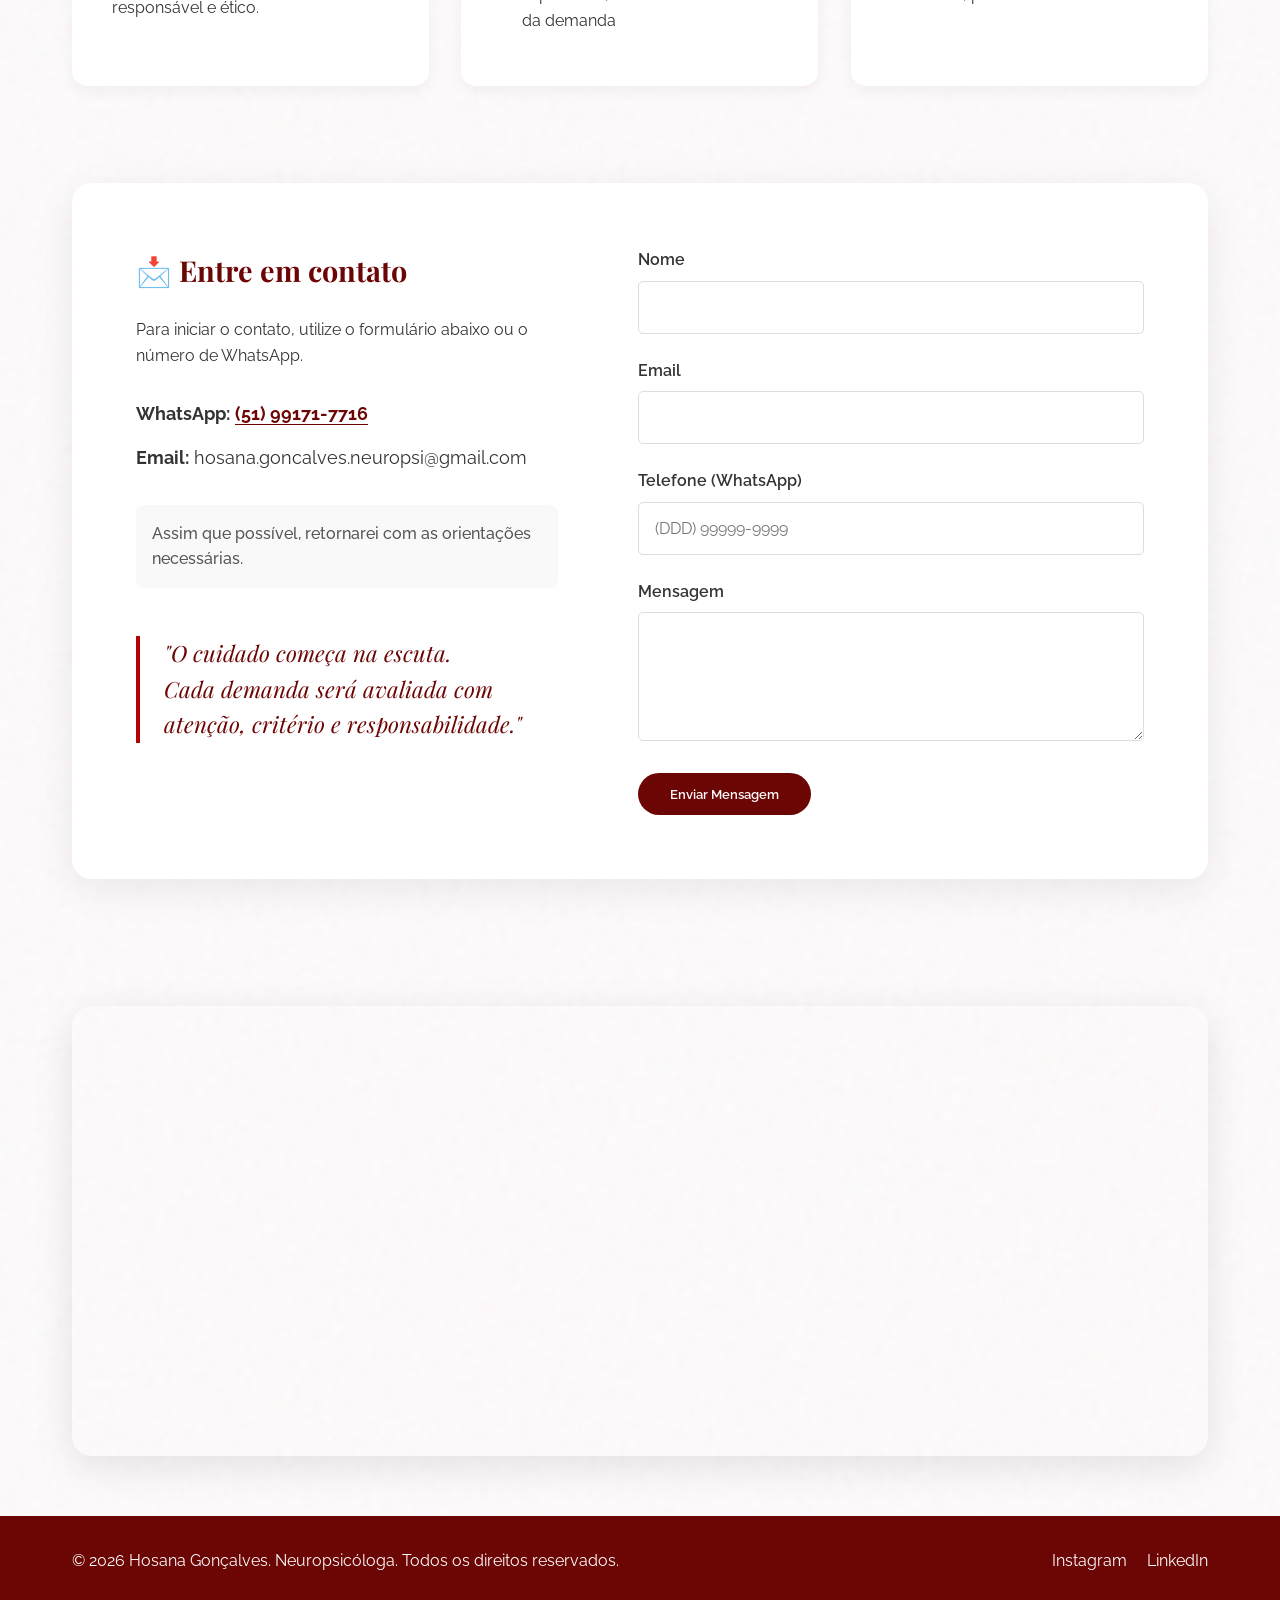
==== commit 87183f75: "Todos ajustes" ====
--- a/index.html
+++ b/index.html
@@ -84,6 +84,7 @@
                 <ul class="nav-list">
                     <li><a href="#home" class="nav-link">Início</a></li>
                     <li><a href="#sobre" class="nav-link">Sobre</a></li>
+                    <li><a href="#livro" class="nav-link">Livro</a></li>
                     <li><a href="#servicos" class="nav-link">Serviços</a></li>
                     <li><a href="#social" class="nav-link">Redes</a></li>
                     <li><a href="#contato" class="nav-link">Contato</a></li>
@@ -160,6 +161,42 @@
             </div>
         </section>
 
+        <section id="livro" class="book-launch">
+            <div class="container book-container">
+                <div class="book-row animate-on-scroll fade-up">
+                    <div class="book-image-col">
+                        <img src="Imagens/livro-dislexia.png" alt="Livro Dislexia: Guia Clínico Aplicado" class="book-cover">
+                    </div>
+                    <div class="book-content-col">
+                        <span class="badge">Novo Lançamento</span>
+                        <h2 class="book-title">Dislexia: Guia Clínico Aplicado</h2>
+                        <h3 class="book-subtitle">Avaliação, Intervenção e Raciocínio Clínico</h3>
+                        <p class="book-description">
+                            Uma obra técnica indispensável para profissionais das áreas da saúde e educação que buscam aprimorar sua prática clínica. O livro aborda o desenvolvimento de um raciocínio clínico refinado para avaliação e intervenção em dislexia e dificuldades de aprendizagem, totalmente atualizado com as evidências científicas e consensos internacionais mais recentes (IDA 2025).
+                        </p>
+                        <div class="book-highlights">
+                            <div class="highlight-item">
+                                <span class="highlight-icon">✓</span>
+                                <span class="highlight-text"><strong>Atualizações da IDA (2025):</strong> Compreenda as discussões mais recentes sobre automatização, ortografia e variabilidade clínica.</span>
+                            </div>
+                            <div class="highlight-item">
+                                <span class="highlight-icon">✓</span>
+                                <span class="highlight-text"><strong>Raciocínio Clínico e Diagnóstico Diferencial:</strong> Discussão aprofundada sobre comorbidades e com foco em laudos úteis e consistentes.</span>
+                            </div>
+                            <div class="highlight-item">
+                                <span class="highlight-icon">✓</span>
+                                <span class="highlight-text"><strong>Checklists e Materiais Práticos:</strong> Tabelas, infográficos e orientações detalhadas de intervenção baseada em evidências.</span>
+                            </div>
+                        </div>
+                        <div class="book-actions">
+                            <a href="https://dislexia.hosananeuropsi.com.br/" target="_blank" class="btn btn-primary">Adquirir Livro</a>
+                            <a href="https://dislexia.hosananeuropsi.com.br/#proposta" target="_blank" class="btn btn-secondary">Conhecer a Proposta</a>
+                        </div>
+                    </div>
+                </div>
+            </div>
+        </section>
+
         <section id="galeria" class="gallery">
             <!-- Sempre utilizar imagem em 7:5 -->
             <div class="container">
--- a/style.css
+++ b/style.css
@@ -951,4 +951,156 @@
     .contact-map iframe {
         height: 300px;
     }
+}
+
+/* Book Section */
+.book-launch {
+    padding: 100px 0;
+    background-color: #fff;
+    border-bottom: 1px solid rgba(0, 0, 0, 0.05);
+}
+
+.book-container {
+    max-width: 1200px;
+    margin: 0 auto;
+}
+
+.book-row {
+    display: flex;
+    align-items: center;
+    gap: 4rem;
+}
+
+.book-image-col {
+    flex: 1;
+    display: flex;
+    justify-content: center;
+}
+
+.book-cover {
+    max-width: 100%;
+    height: auto;
+    border-radius: 10px;
+    filter: drop-shadow(0 15px 30px rgba(0, 0, 0, 0.12));
+    transition: var(--transition);
+}
+
+.book-cover:hover {
+    transform: translateY(-8px);
+    filter: drop-shadow(0 25px 40px rgba(0, 0, 0, 0.18));
+}
+
+.book-content-col {
+    flex: 1.2;
+}
+
+.book-launch .badge {
+    display: inline-block;
+    background-color: var(--secondary-color);
+    color: var(--light-color);
+    padding: 0.4rem 1rem;
+    border-radius: 50px;
+    font-size: 0.85rem;
+    font-weight: 700;
+    margin-bottom: 1rem;
+    text-transform: uppercase;
+    letter-spacing: 1px;
+}
+
+.book-title {
+    font-size: 2.8rem;
+    line-height: 1.2;
+    margin-bottom: 0.5rem;
+    color: var(--primary-color);
+}
+
+.book-subtitle {
+    font-size: 1.4rem;
+    font-weight: 500;
+    color: #555;
+    margin-bottom: 1.5rem;
+}
+
+.book-description {
+    font-size: 1.1rem;
+    color: #666;
+    margin-bottom: 2rem;
+    text-align: justify;
+    line-height: 1.7;
+}
+
+.book-highlights {
+    margin-bottom: 2.5rem;
+    display: flex;
+    flex-direction: column;
+    gap: 1.2rem;
+}
+
+.highlight-item {
+    display: flex;
+    align-items: flex-start;
+    gap: 0.8rem;
+}
+
+.highlight-icon {
+    color: var(--secondary-color);
+    font-weight: bold;
+    font-size: 1.2rem;
+    line-height: 1;
+    margin-top: 0.2rem;
+}
+
+.highlight-text {
+    font-size: 1.05rem;
+    color: #444;
+    line-height: 1.5;
+}
+
+.book-actions {
+    display: flex;
+    gap: 1.5rem;
+    flex-wrap: wrap;
+}
+
+/* Responsive Book Section */
+@media (max-width: 992px) {
+    .book-row {
+        flex-direction: column;
+        gap: 3rem;
+        text-align: center;
+    }
+    
+    .book-description {
+        text-align: center;
+    }
+    
+    .highlight-item {
+        text-align: left;
+    }
+    
+    .book-actions {
+        justify-content: center;
+    }
+    
+    .book-cover {
+        max-width: 60%;
+    }
+}
+
+@media (max-width: 768px) {
+    .book-launch {
+        padding: 50px 0;
+    }
+    
+    .book-title {
+        font-size: 2rem;
+    }
+    
+    .book-subtitle {
+        font-size: 1.2rem;
+    }
+    
+    .book-cover {
+        max-width: 80%;
+    }
 }
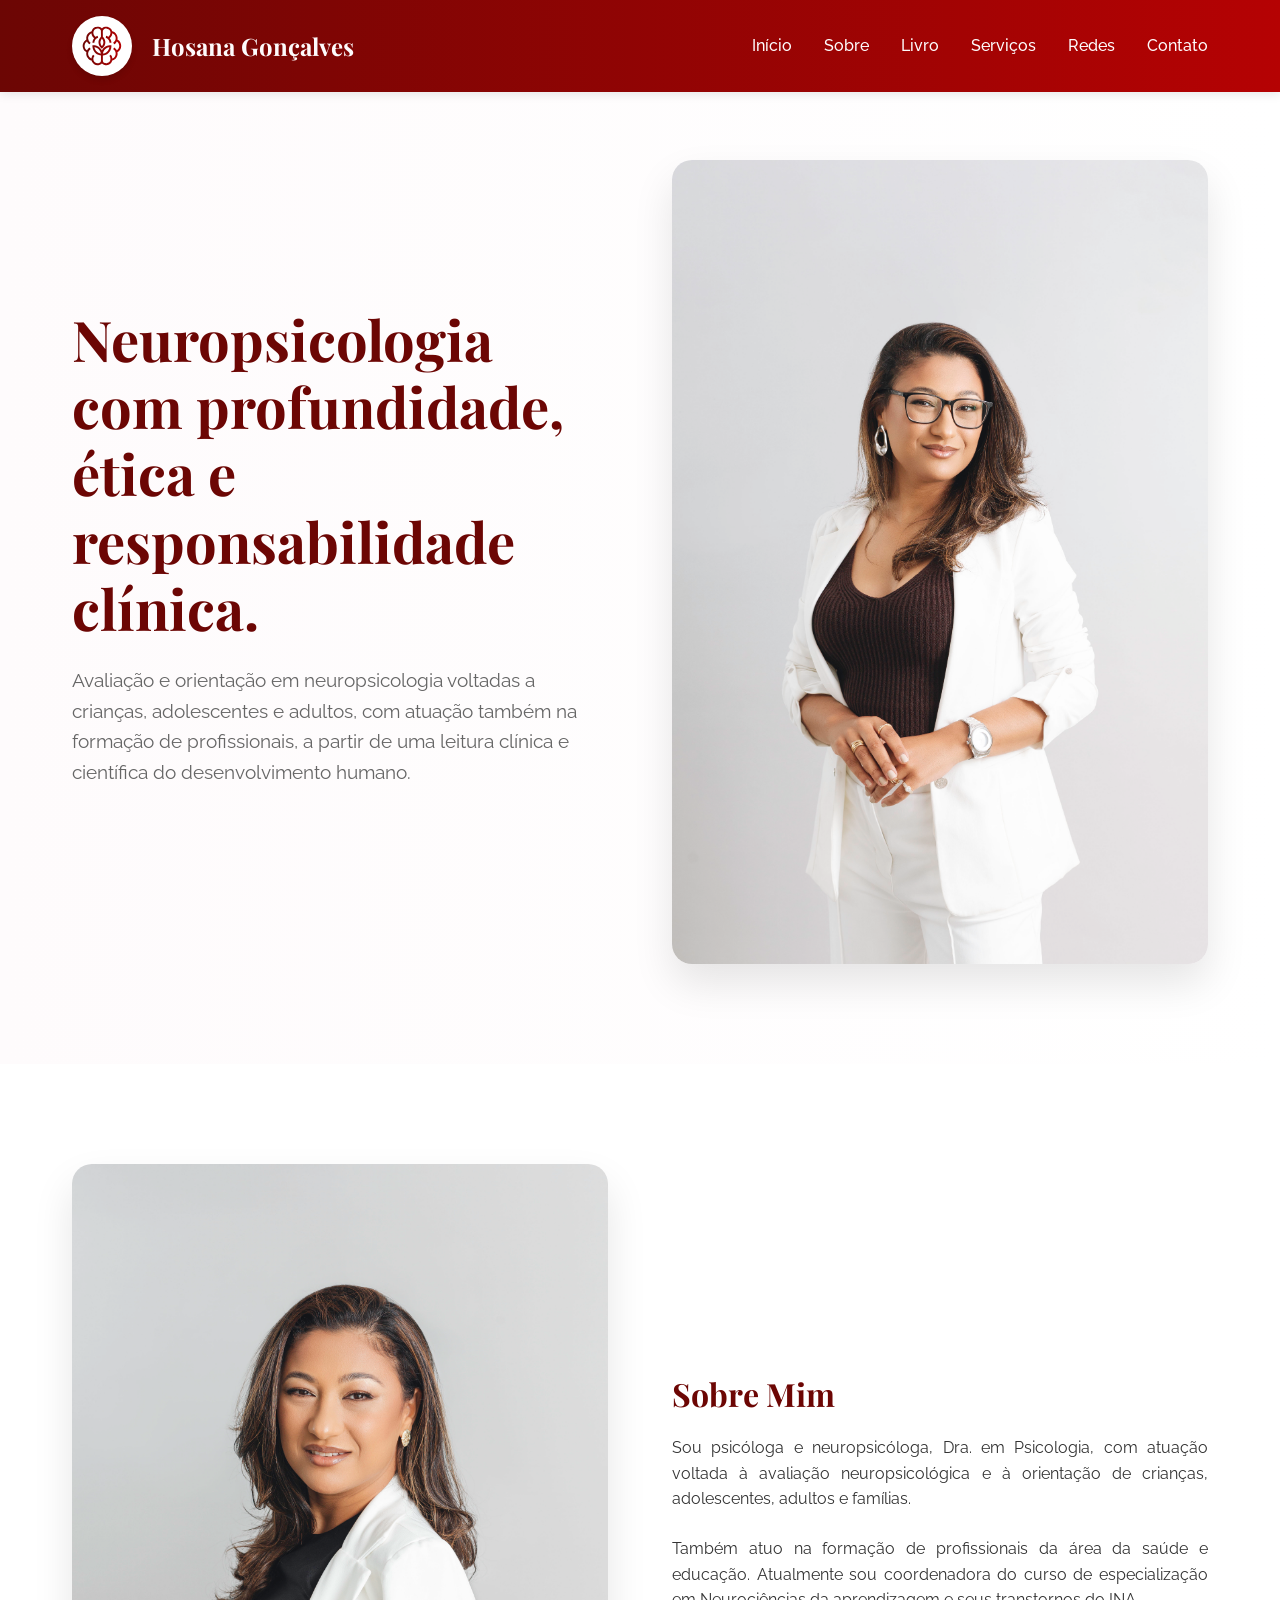
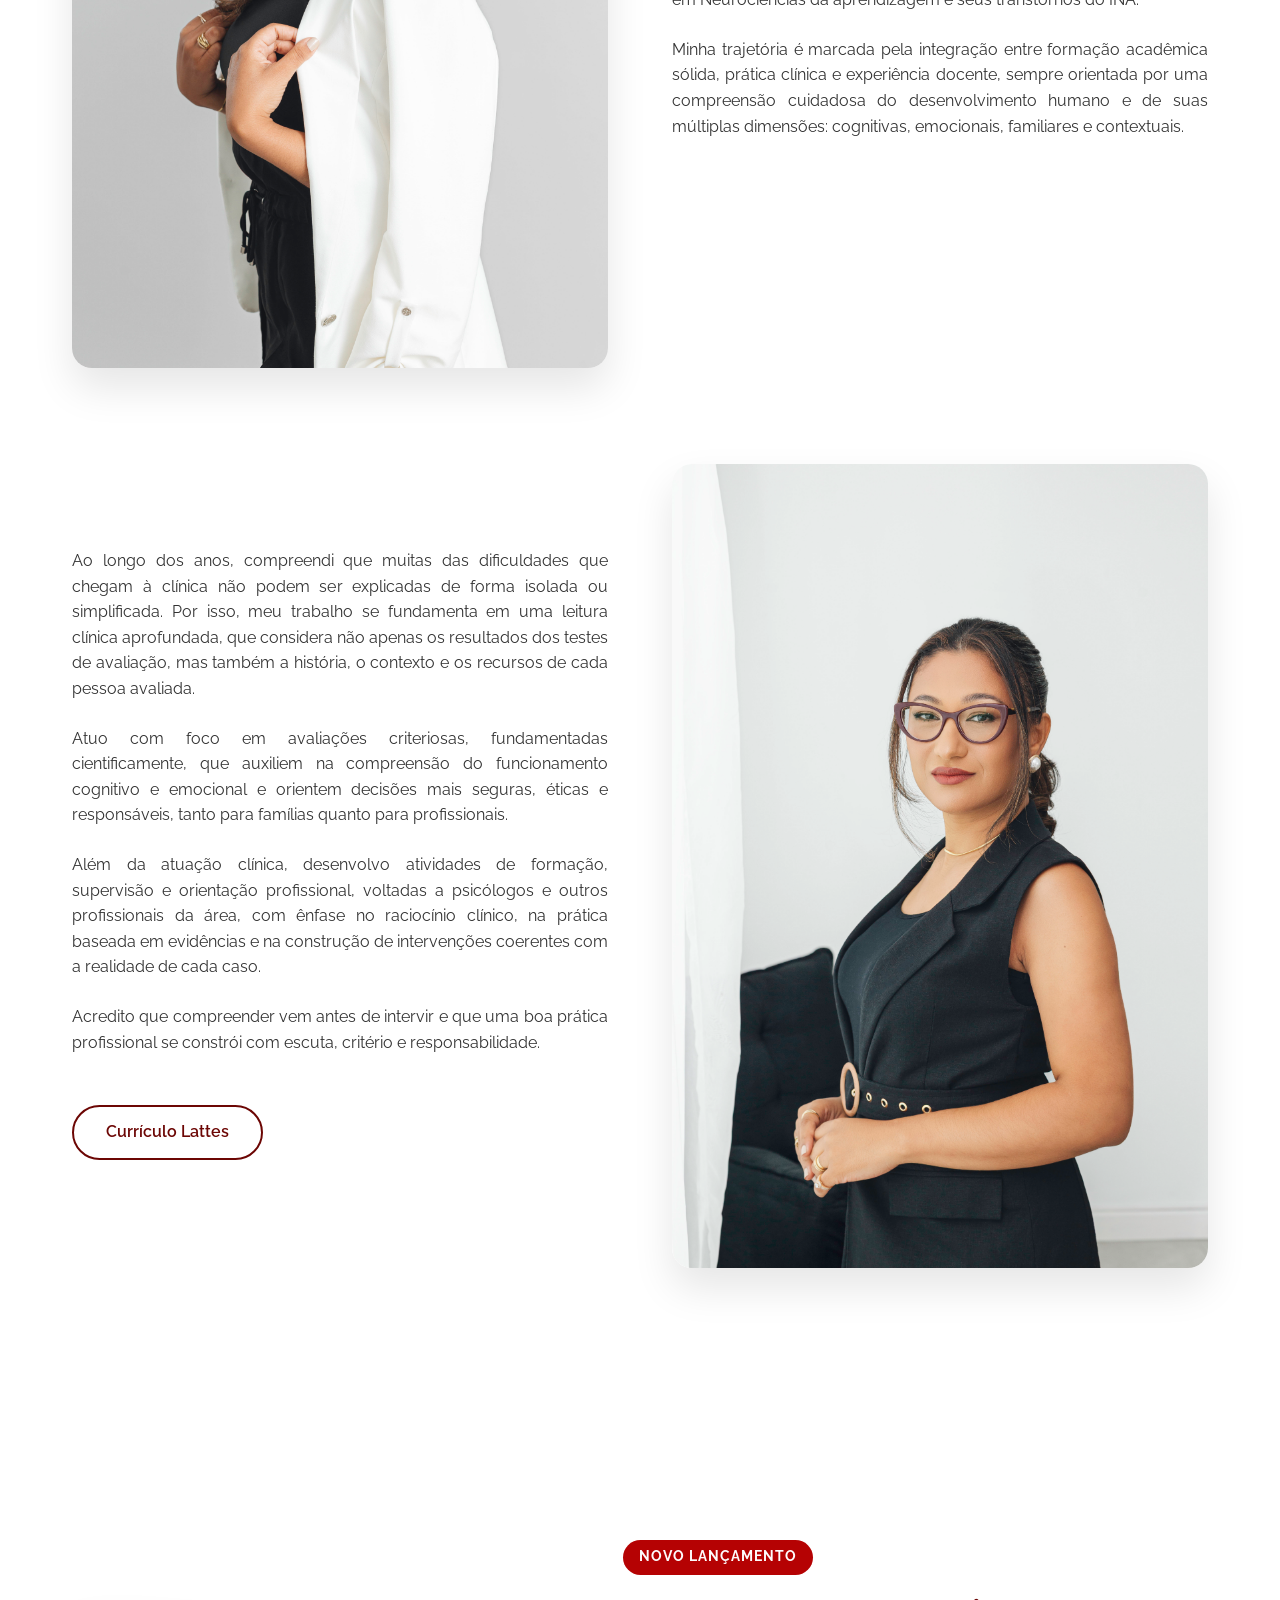
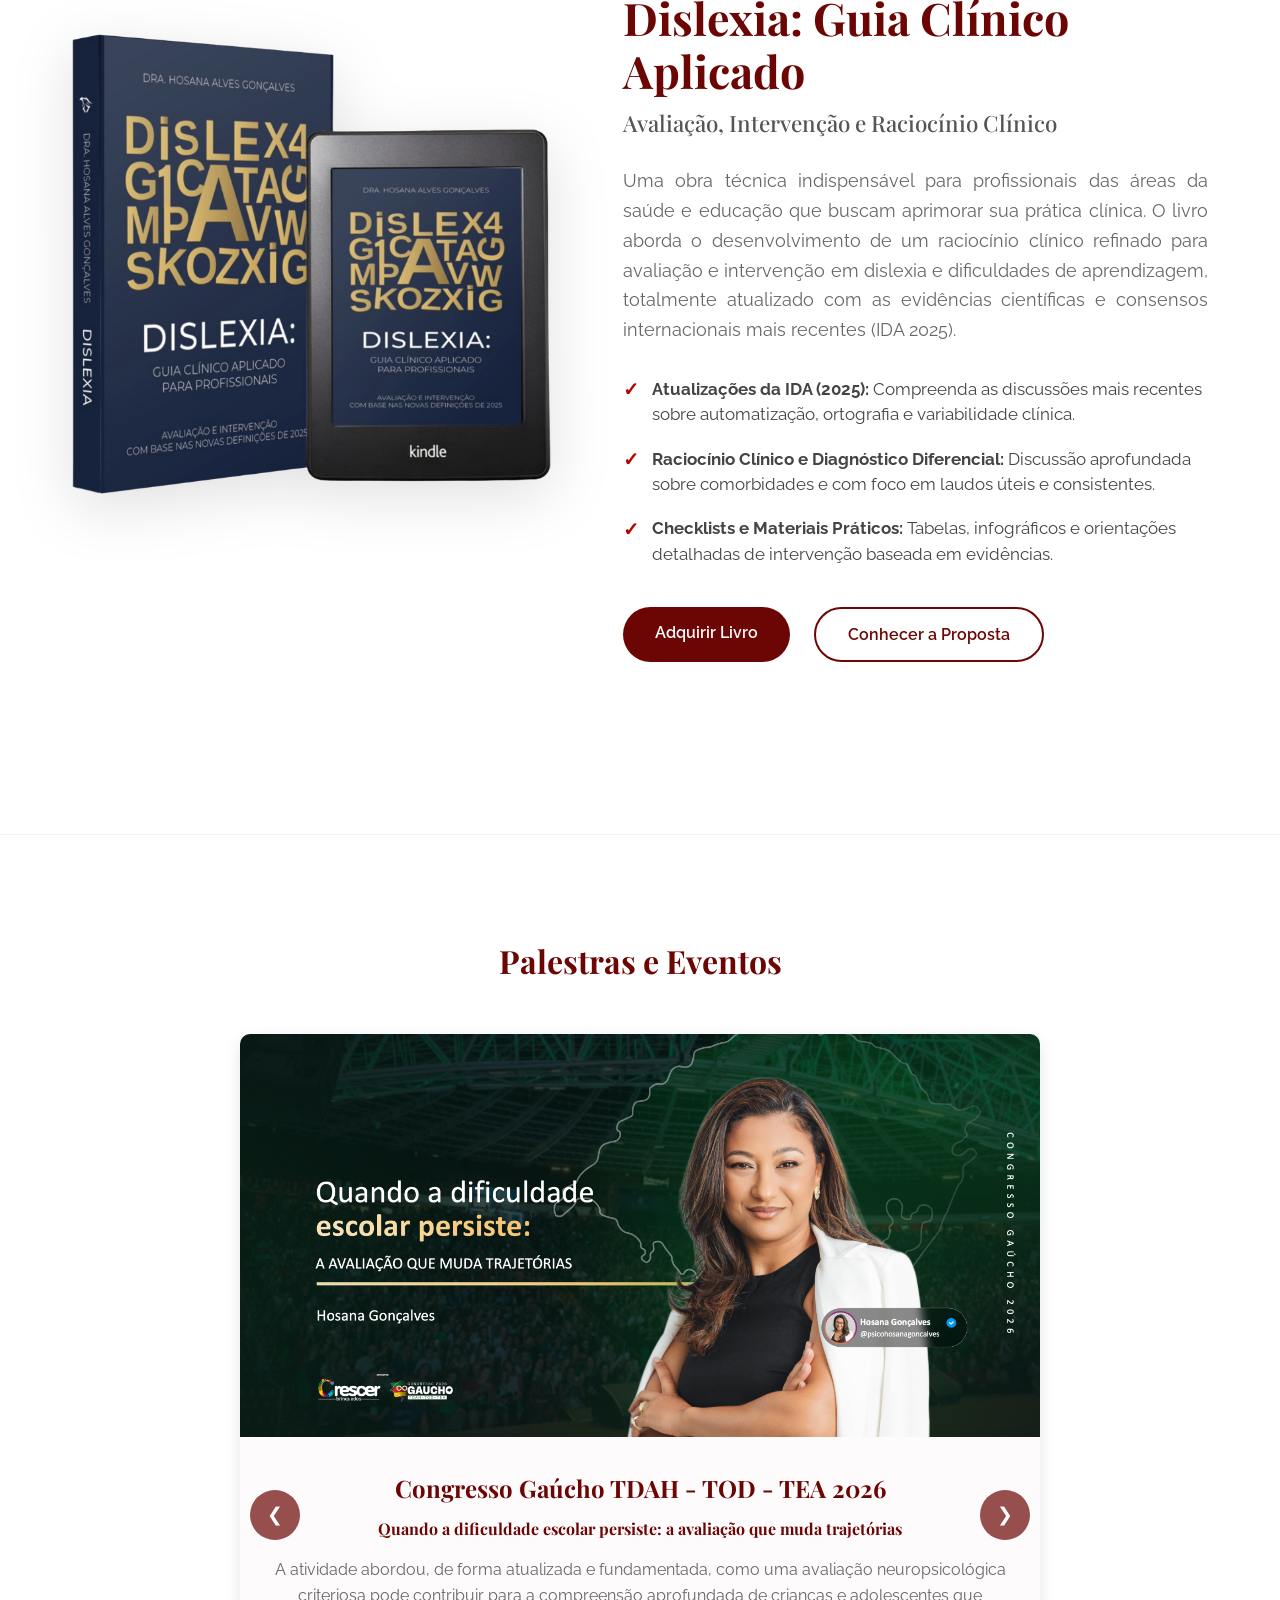
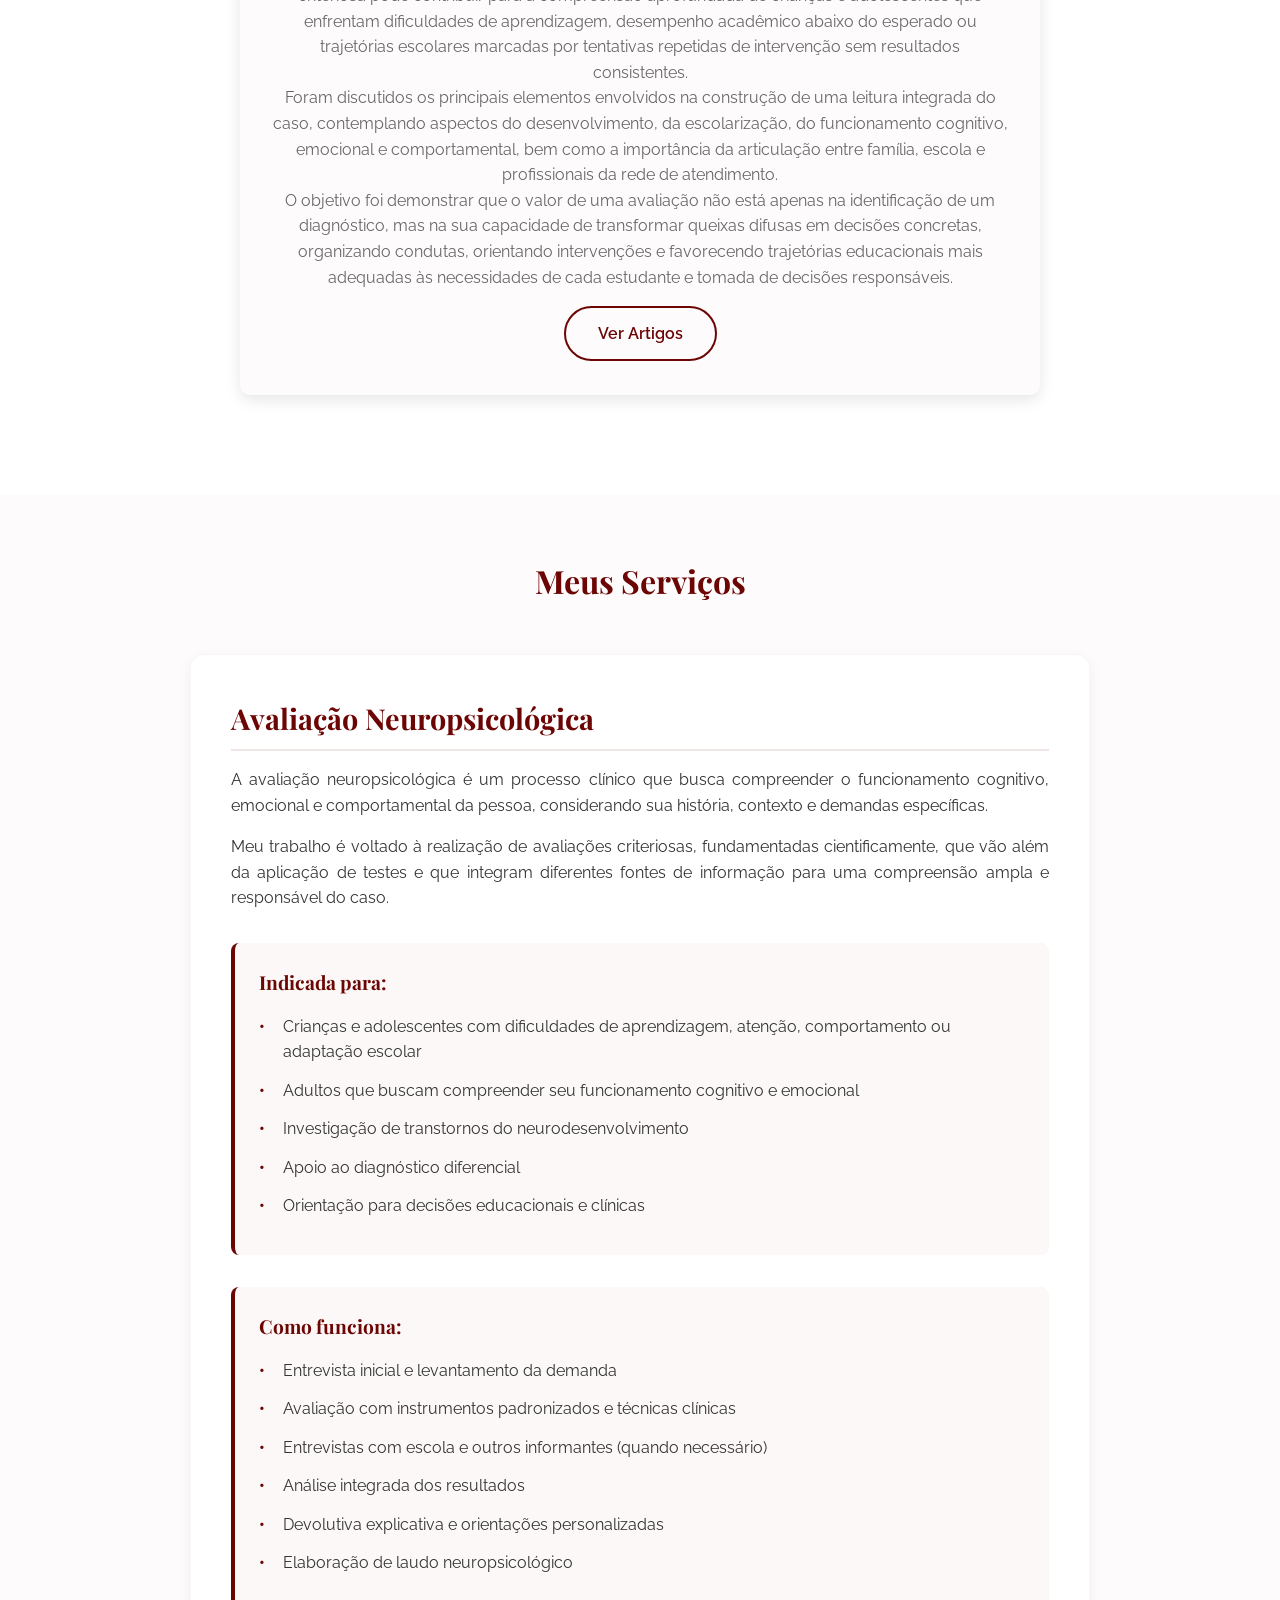
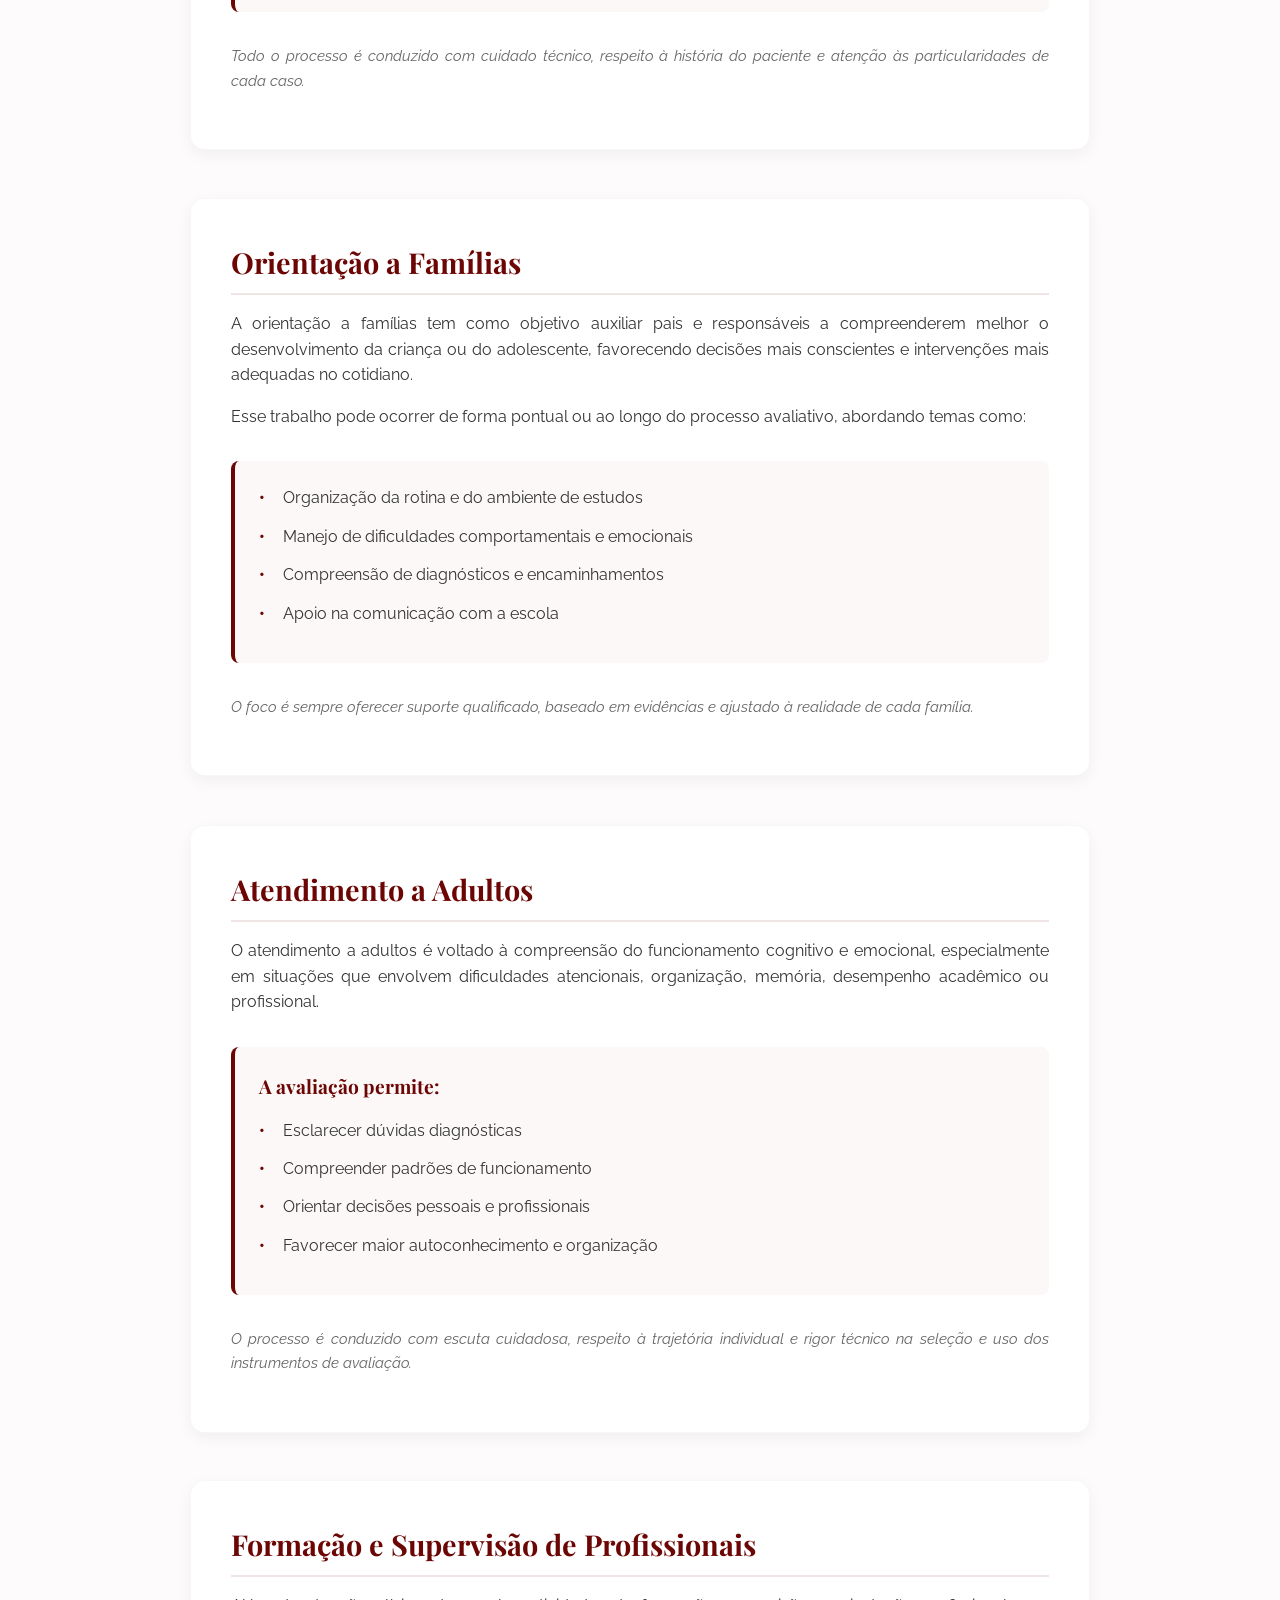
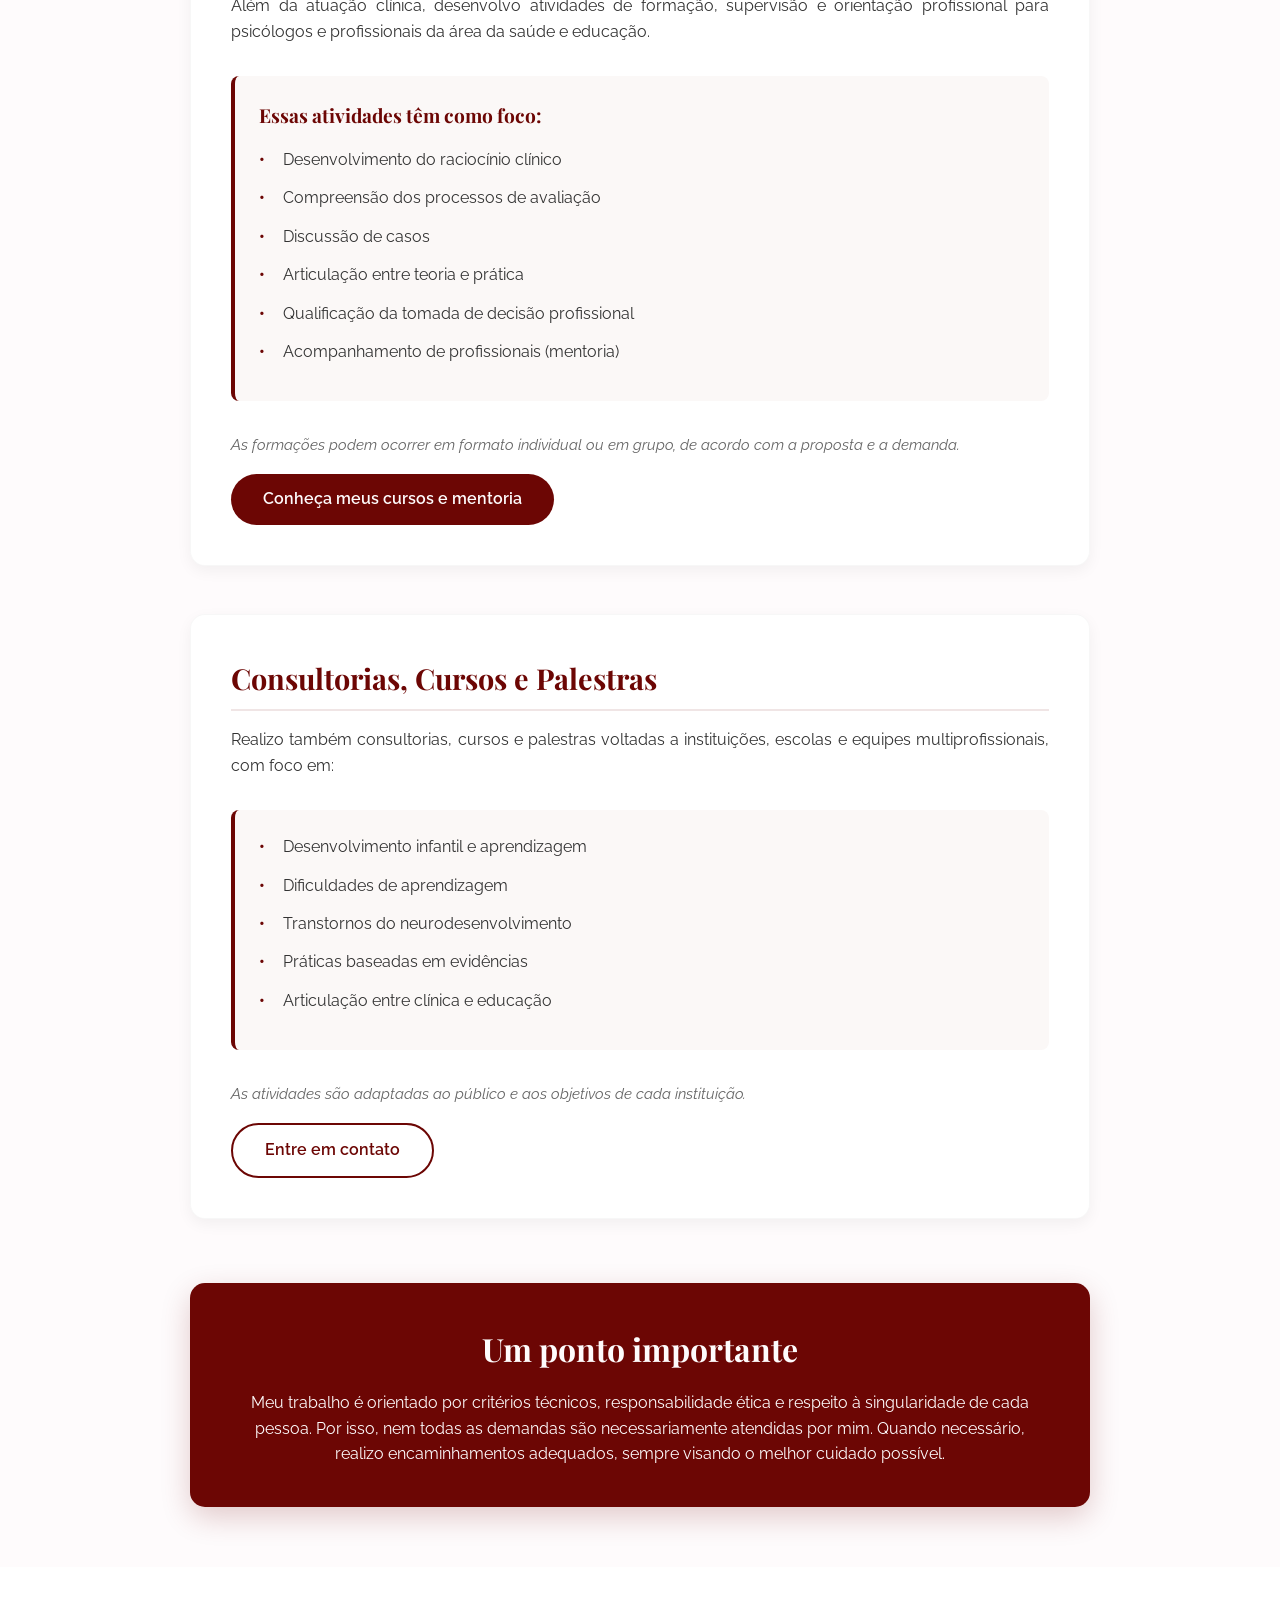
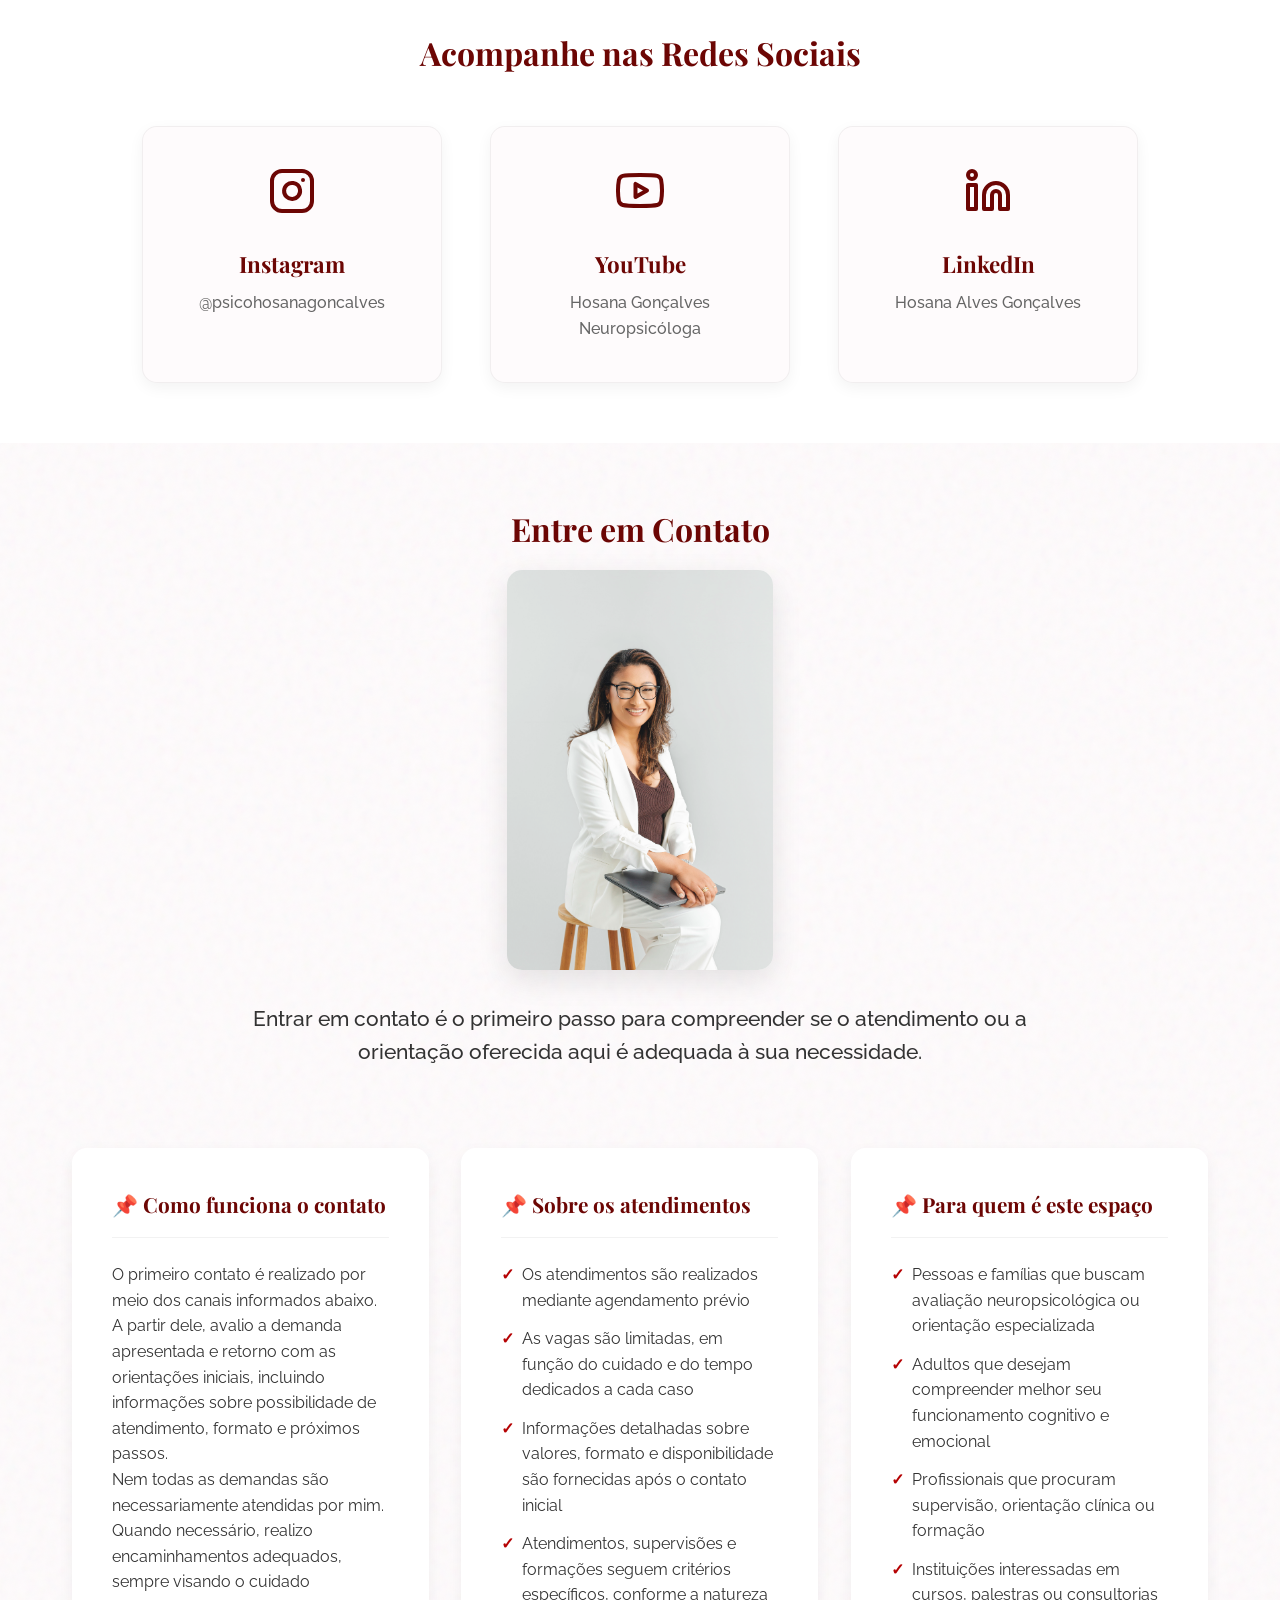
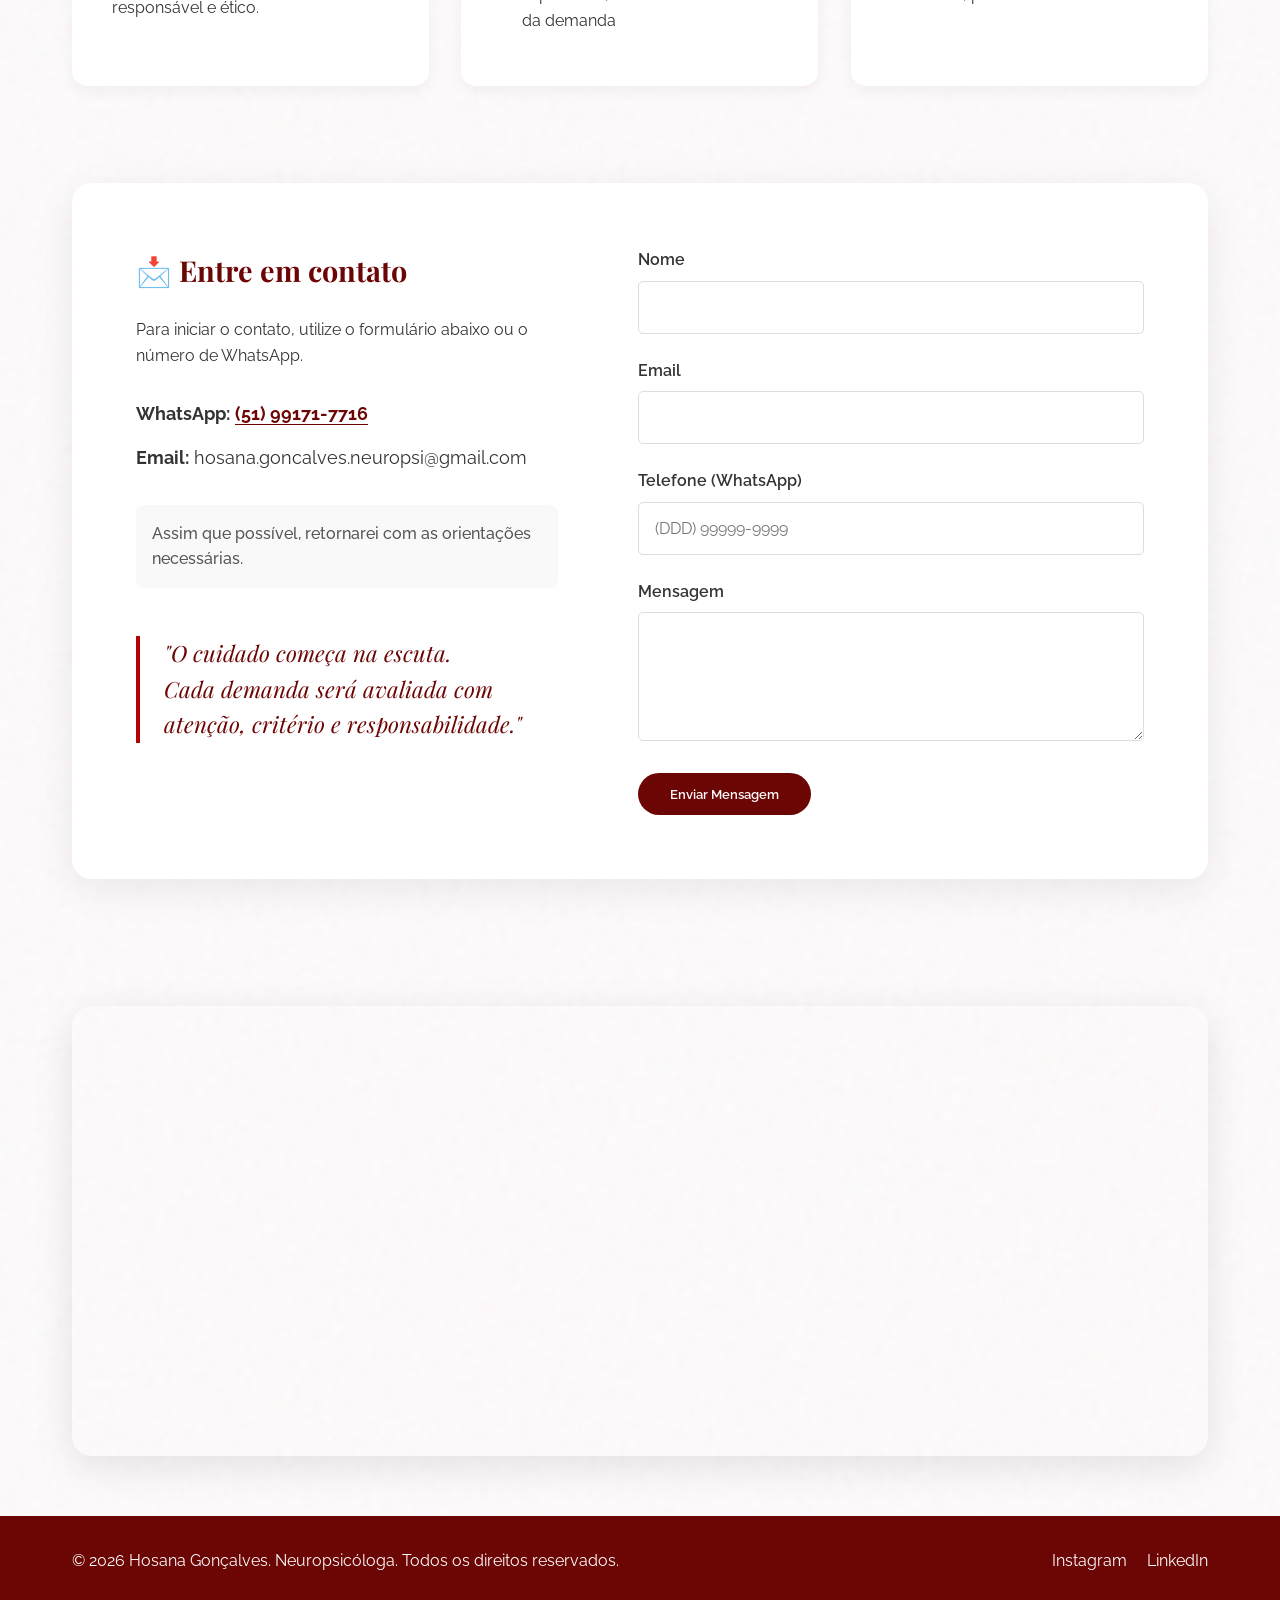
==== commit a733684b: "carrossel5" ====
--- a/index.html
+++ b/index.html
@@ -205,6 +205,21 @@
                     <div class="carousel-track">
                         <div class="carousel-item active">
                             <div class="gallery-image-wrapper">
+                                <img src="Imagens/Carrossel/Carrossel5/carrossel5.png" alt="Congresso Gaúcho TDAH - TOD - TEA 2026"
+                                    loading="lazy">
+                            </div>
+                            <div class="gallery-content">
+                                <h3>Congresso Gaúcho TDAH - TOD - TEA 2026</h3>
+                                <h4>Quando a dificuldade escolar persiste: a avaliação que muda trajetórias</h4>
+                                <p>A atividade abordou, de forma atualizada e fundamentada, como uma avaliação neuropsicológica criteriosa pode contribuir para a compreensão aprofundada de crianças e adolescentes que enfrentam dificuldades de aprendizagem, desempenho acadêmico abaixo do esperado ou trajetórias escolares marcadas por tentativas repetidas de intervenção sem resultados consistentes.</p>
+                                <p>Foram discutidos os principais elementos envolvidos na construção de uma leitura integrada do caso, contemplando aspectos do desenvolvimento, da escolarização, do funcionamento cognitivo, emocional e comportamental, bem como a importância da articulação entre família, escola e profissionais da rede de atendimento.</p>
+                                <p>O objetivo foi demonstrar que o valor de uma avaliação não está apenas na identificação de um diagnóstico, mas na sua capacidade de transformar queixas difusas em decisões concretas, organizando condutas, orientando intervenções e favorecendo trajetórias educacionais mais adequadas às necessidades de cada estudante e tomada de decisões responsáveis.</p>
+                                <a href="https://drive.google.com/drive/folders/1mdd00LOOK4qRW2gMt7C6enDDLkOdv8vv?usp=sharing"
+                                    target="_blank" class="btn btn-secondary" style="margin-top: 1rem;">Ver Artigos</a>
+                            </div>
+                        </div>
+                        <div class="carousel-item">
+                            <div class="gallery-image-wrapper">
                                 <img src="Imagens/Carrossel/Carrossel4/ImgC4.jpg" alt="Formação para equipes escolares"
                                     loading="lazy">
                             </div>
